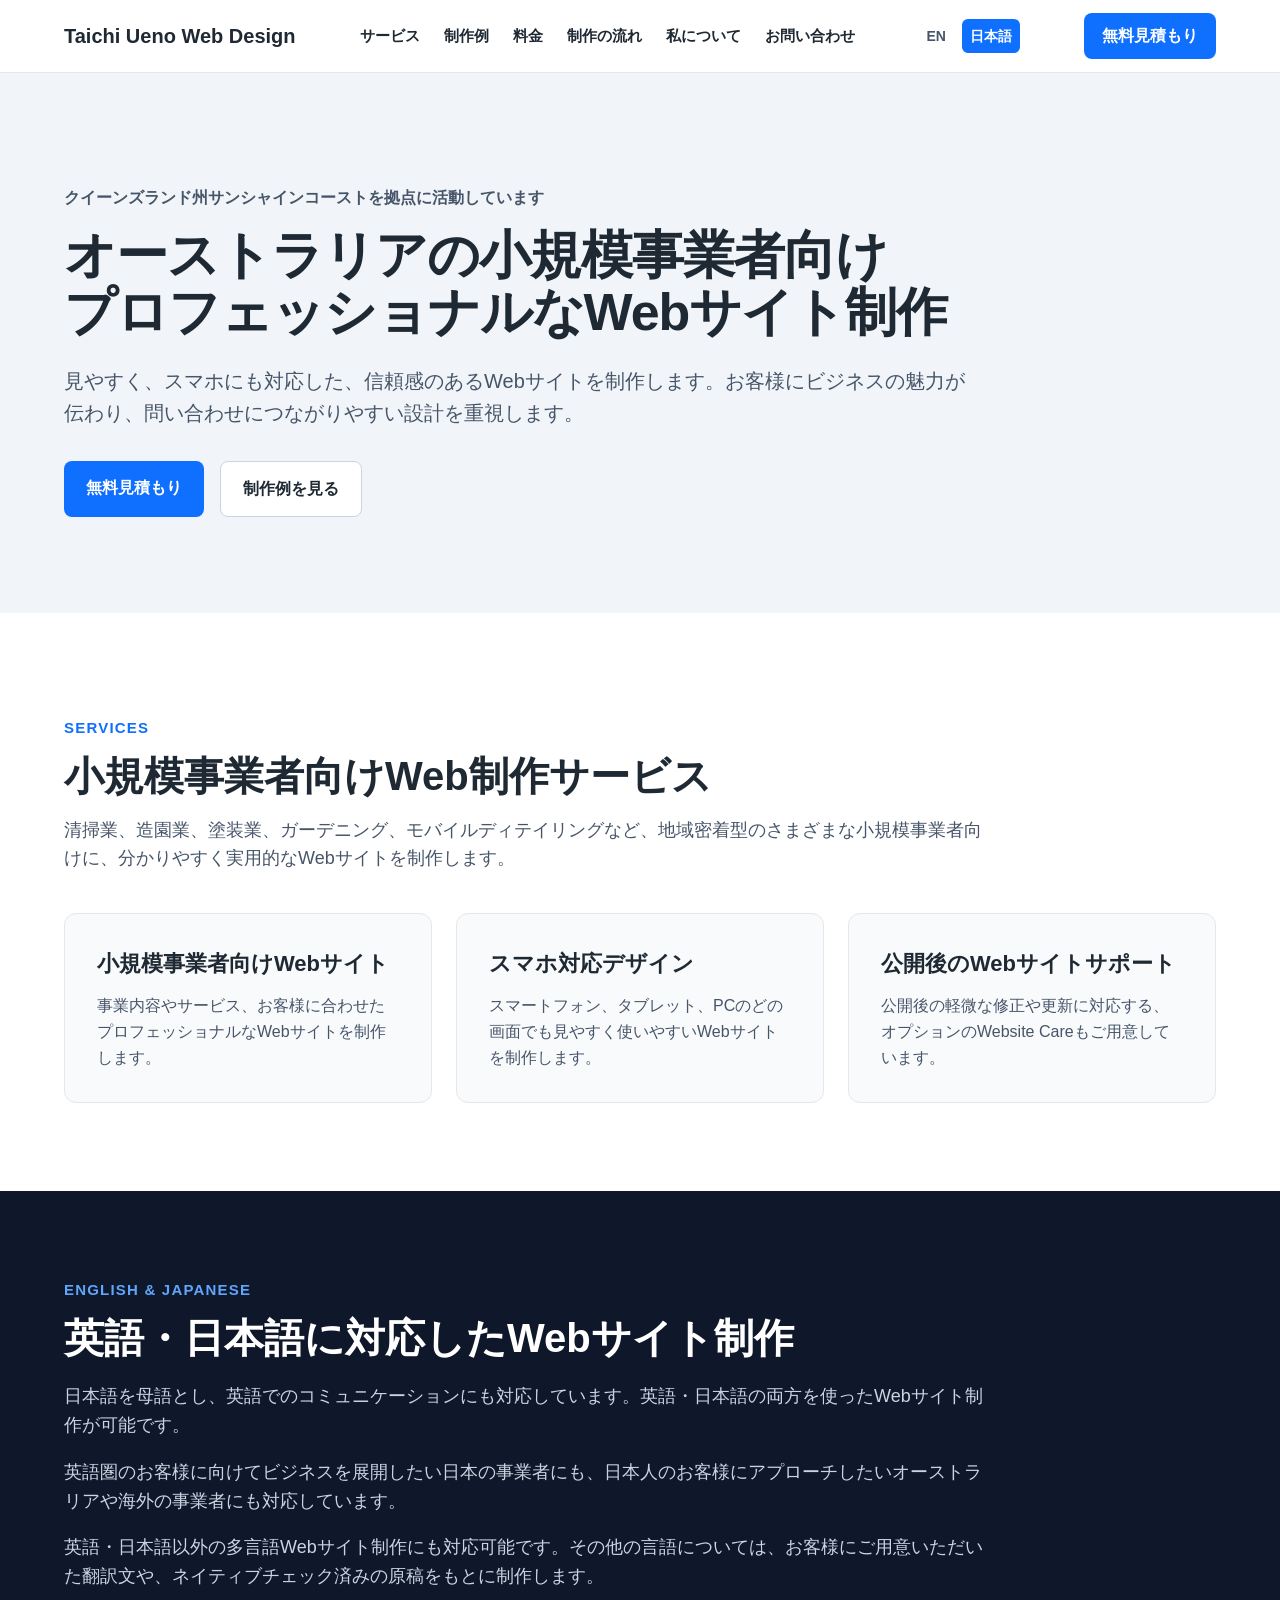
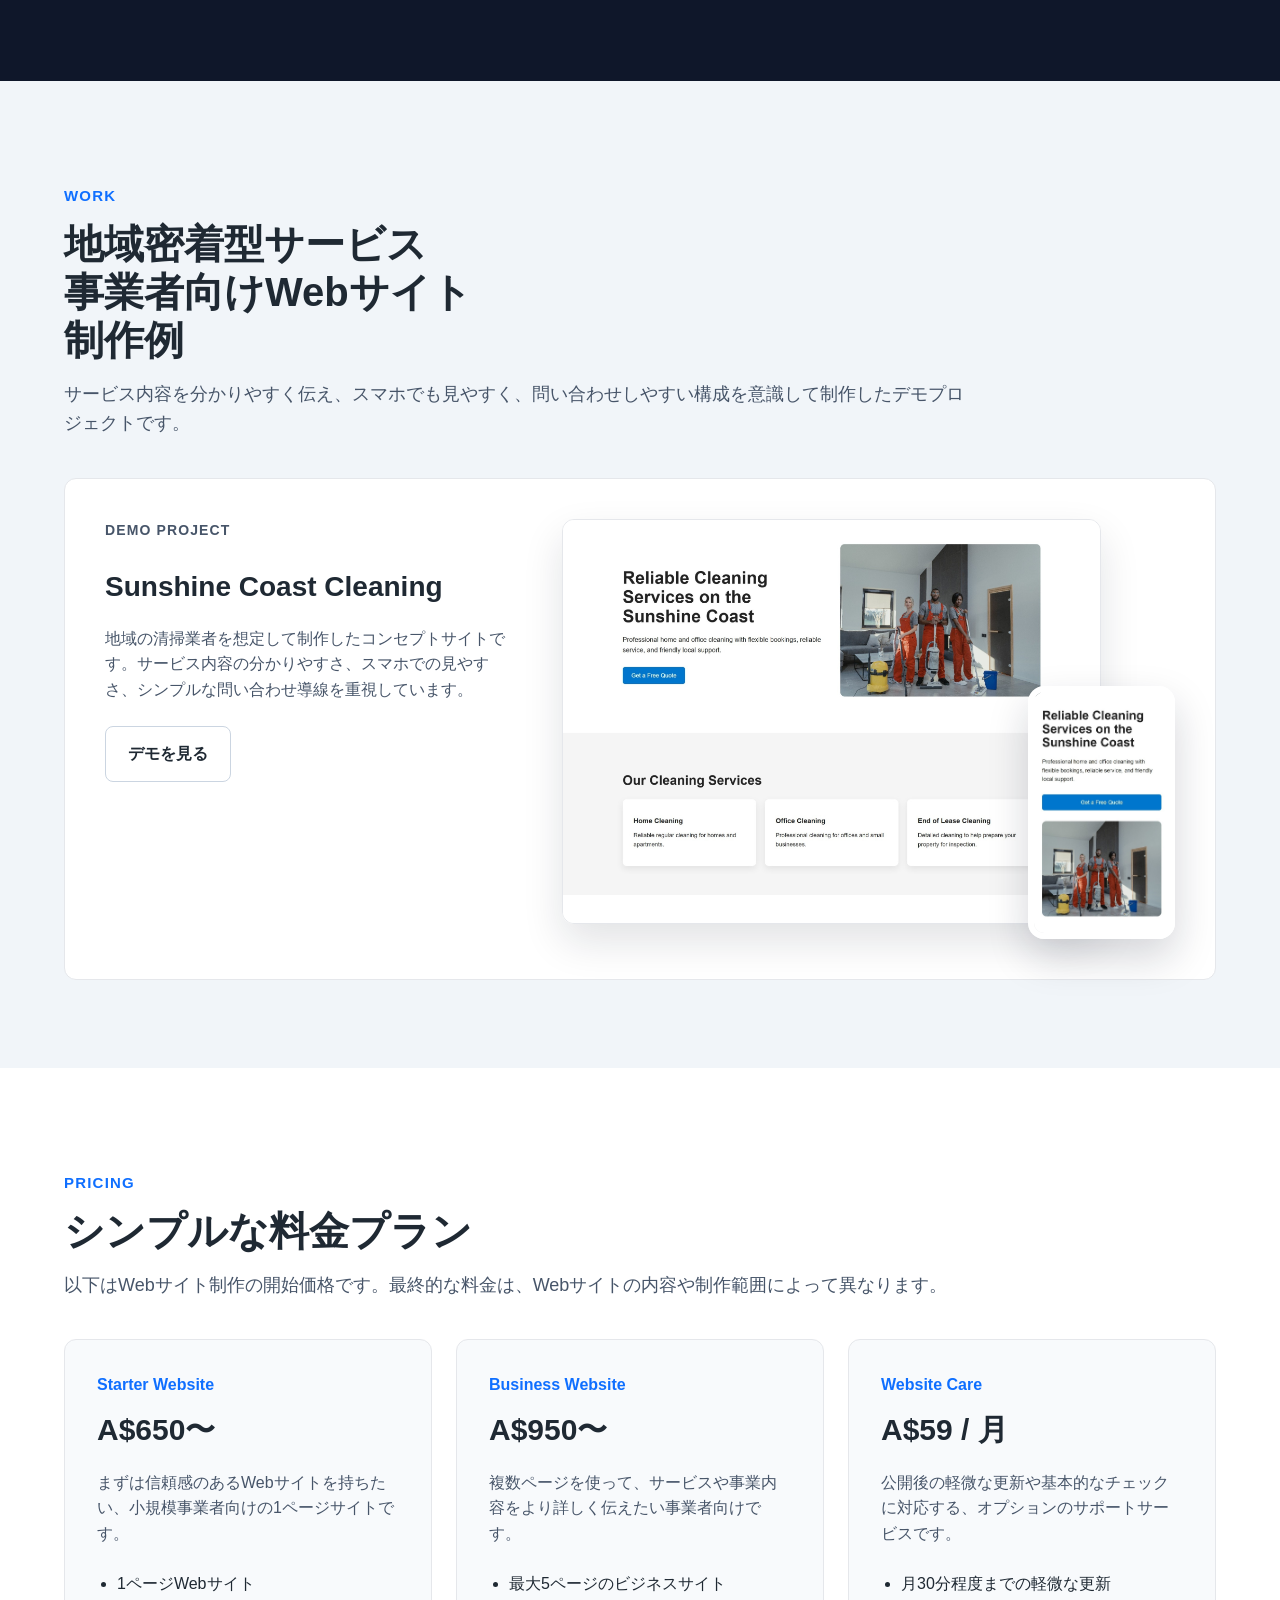
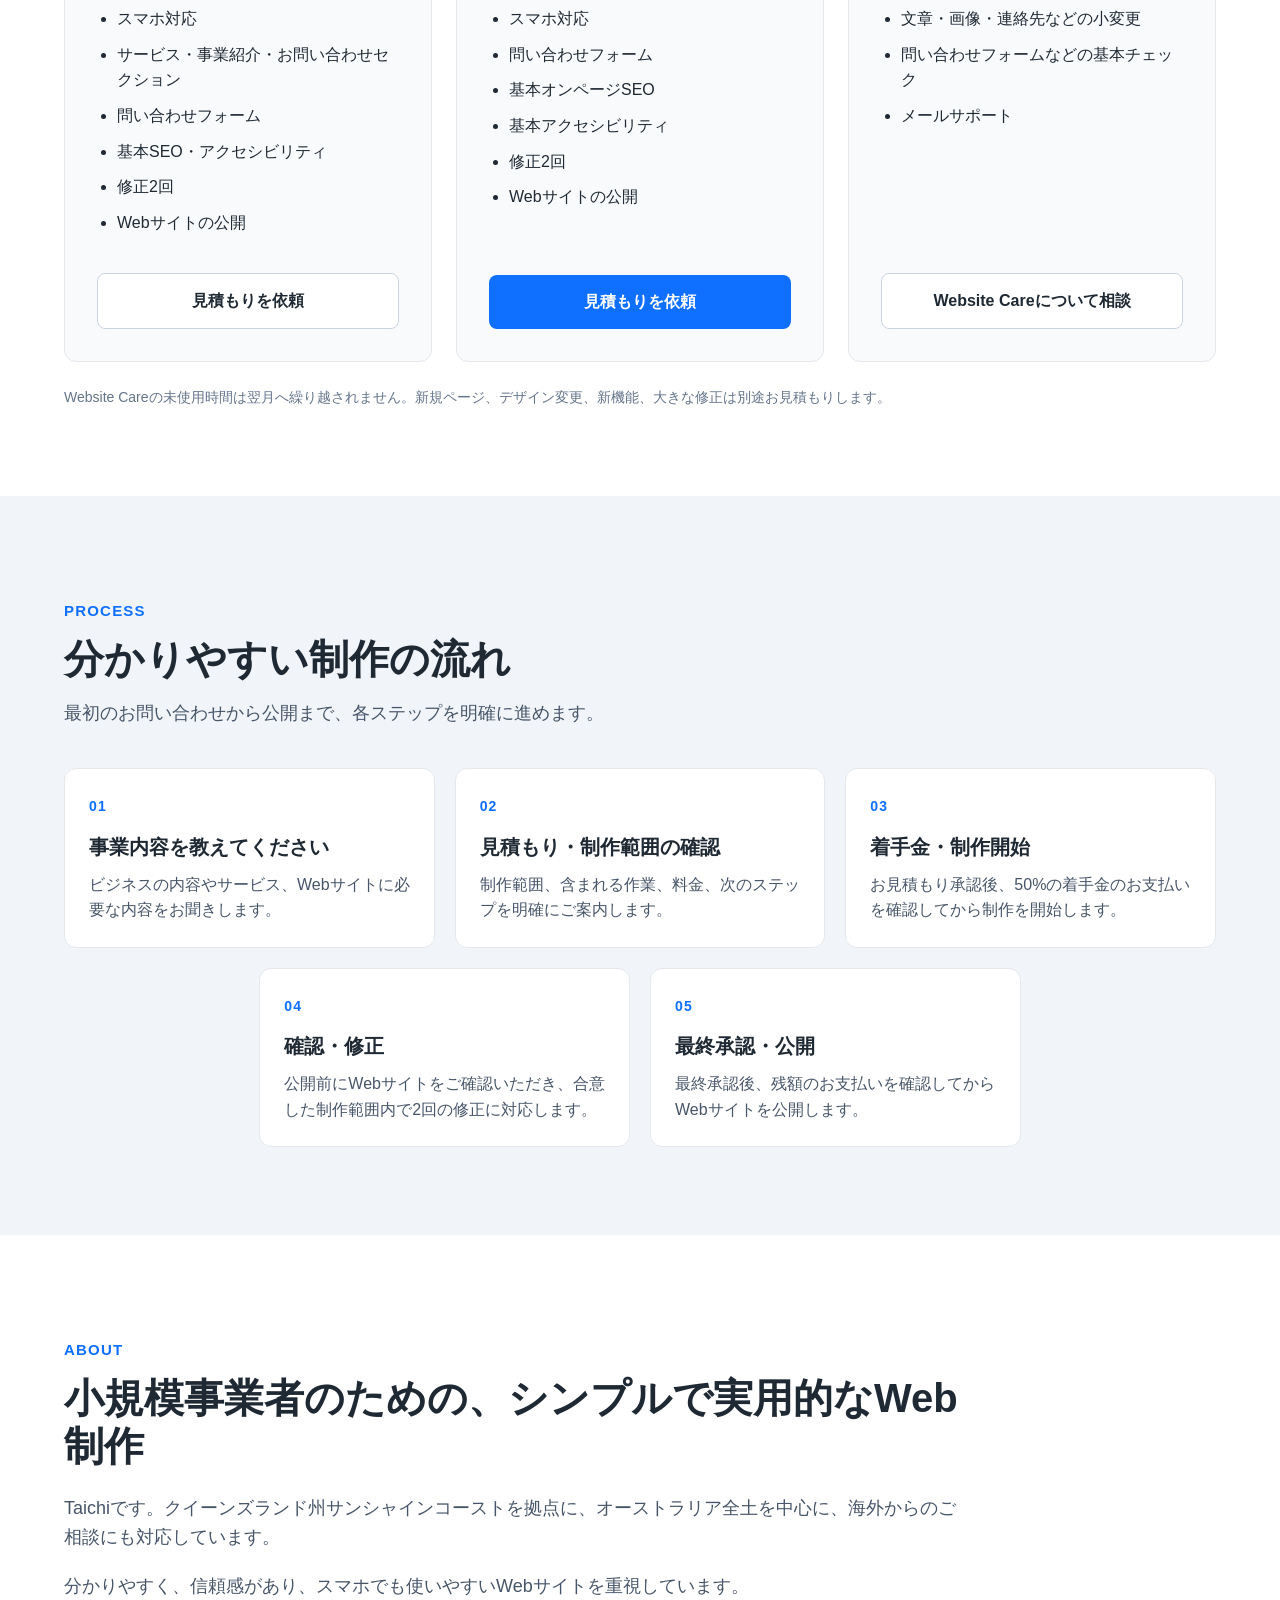
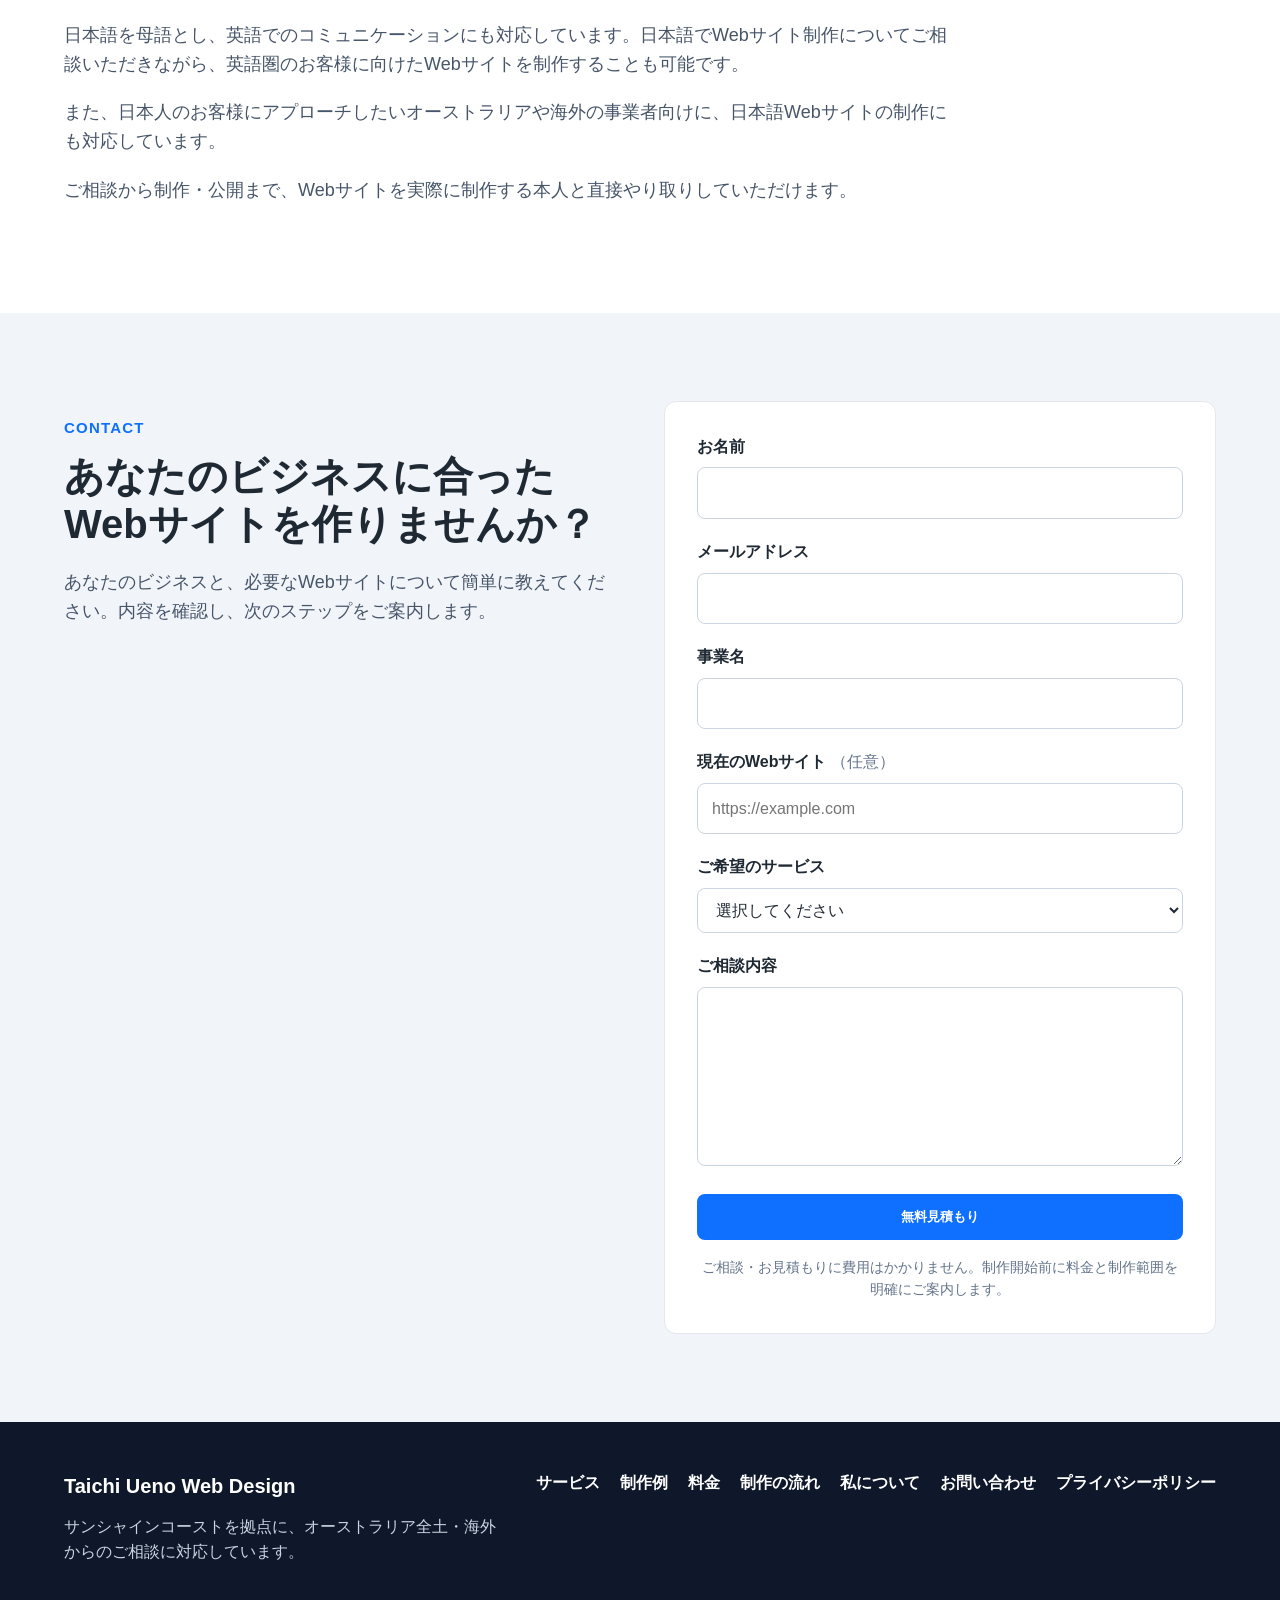
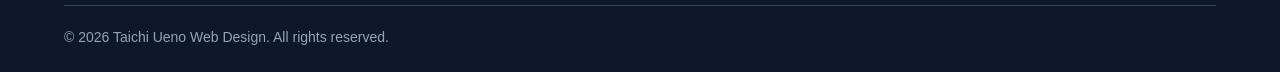
==== ja/index.html @ ee3fb180 "Complete Japanese pages and responsive QA" ====
<!DOCTYPE html>
<html lang="ja">
  <head>
    <meta charset="UTF-8">
    <meta name="viewport" content="width=device-width, initial-scale=1.0">

    <meta
      name="description"
      content="オーストラリアの小規模事業者向けWebサイト制作。クイーンズランド州サンシャインコーストを拠点に、オーストラリア全土を中心に海外からのご相談にも対応しています。"
    >

    <title>Taichi Ueno Web Design | オーストラリアの小規模事業者向けWeb制作</title>

    <link rel="canonical" href="https://taichiueno.com.au/ja/">

    <link
      rel="alternate"
      hreflang="en-AU"
      href="https://taichiueno.com.au/"
    >

    <link
      rel="alternate"
      hreflang="ja"
      href="https://taichiueno.com.au/ja/"
    >

    <link
      rel="alternate"
      hreflang="x-default"
      href="https://taichiueno.com.au/"
    >

    <link rel="stylesheet" href="../style.css">
  </head>

  <body id="top">
    <header class="site-header">
      <div class="container nav-container">
        <a class="site-logo" href="#top">
          Taichi Ueno Web Design
        </a>

        <nav class="site-nav" aria-label="メインナビゲーション">
          <a href="#services">サービス</a>
          <a href="#work">制作例</a>
          <a href="#pricing">料金</a>
          <a href="#process">制作の流れ</a>
          <a href="#about">私について</a>
          <a href="#contact">お問い合わせ</a>
        </nav>

        <div class="language-switcher" aria-label="言語選択">
          <a href="../index.html" lang="en">EN</a>
          <span class="language-current">日本語</span>
        </div>

        <a class="nav-cta" href="#contact">
          無料見積もり
        </a>
      </div>
    </header>

    <main>
      <section class="hero">
        <div class="container">
          <div class="hero-content">
            <p class="hero-location">
              クイーンズランド州サンシャインコーストを拠点に活動しています
            </p>

            <h1>
              オーストラリアの小規模事業者向け<br>
              プロフェッショナルなWebサイト制作
            </h1>

            <p class="hero-description">
              見やすく、スマホにも対応した、信頼感のあるWebサイトを制作します。お客様にビジネスの魅力が伝わり、問い合わせにつながりやすい設計を重視します。
            </p>

            <div class="hero-actions">
              <a class="cta-button primary-cta" href="#contact">
                無料見積もり
              </a>

              <a class="cta-button secondary-cta" href="#work">
                制作例を見る
              </a>
            </div>
          </div>
        </div>
      </section>

      <section class="services" id="services">
        <div class="container">
          <div class="section-heading">
            <p class="section-label">Services</p>

            <h2>小規模事業者向けWeb制作サービス</h2>

            <p>
              清掃業、造園業、塗装業、ガーデニング、モバイルディテイリングなど、地域密着型のさまざまな小規模事業者向けに、分かりやすく実用的なWebサイトを制作します。
            </p>
          </div>

          <div class="services-grid">
            <article class="service-card">
              <h3>小規模事業者向けWebサイト</h3>

              <p>
                事業内容やサービス、お客様に合わせたプロフェッショナルなWebサイトを制作します。
              </p>
            </article>

            <article class="service-card">
              <h3>スマホ対応デザイン</h3>

              <p>
                スマートフォン、タブレット、PCのどの画面でも見やすく使いやすいWebサイトを制作します。
              </p>
            </article>

            <article class="service-card">
              <h3>公開後のWebサイトサポート</h3>

              <p>
                公開後の軽微な修正や更新に対応する、オプションのWebsite Careもご用意しています。
              </p>
            </article>
          </div>
        </div>
      </section>

      <section class="multilingual">
        <div class="container">
          <div class="multilingual-content">
            <p class="section-label">English & Japanese</p>

            <h2>英語・日本語に対応したWebサイト制作</h2>

            <p>
              日本語を母語とし、英語でのコミュニケーションにも対応しています。英語・日本語の両方を使ったWebサイト制作が可能です。
            </p>

            <p>
              英語圏のお客様に向けてビジネスを展開したい日本の事業者にも、日本人のお客様にアプローチしたいオーストラリアや海外の事業者にも対応しています。
            </p>

            <p>
              英語・日本語以外の多言語Webサイト制作にも対応可能です。その他の言語については、お客様にご用意いただいた翻訳文や、ネイティブチェック済みの原稿をもとに制作します。
            </p>
          </div>
        </div>
      </section>

      <section class="work" id="work">
        <div class="container">
          <div class="section-heading">
            <p class="section-label">Work</p>

           <h2>
             地域密着型サービス<br>
             事業者向けWebサイト<br>
             制作例
           </h2>
            <p>
              サービス内容を分かりやすく伝え、スマホでも見やすく、問い合わせしやすい構成を意識して制作したデモプロジェクトです。
            </p>
          </div>

          <article class="work-card">
            <div class="work-content">
              <p class="work-tag">Demo Project</p>

              <h3>Sunshine Coast Cleaning</h3>

              <p>
                地域の清掃業者を想定して制作したコンセプトサイトです。サービス内容の分かりやすさ、スマホでの見やすさ、シンプルな問い合わせ導線を重視しています。
              </p>

              <a
                class="cta-button secondary-cta"
                href="https://taichi-ueno.github.io/02-cleaning-business/"
                target="_blank"
                rel="noopener noreferrer"
              >
                デモを見る
              </a>
            </div>

            <div class="work-preview">
              <img
                class="work-desktop"
                src="../images/cleaning-business-desktop.jpeg"
                alt="Sunshine Coast CleaningデモサイトのPC表示"
              >

              <img
                class="work-mobile"
                src="../images/cleaning-business-mobile.jpeg"
                alt="Sunshine Coast Cleaningデモサイトのスマホ表示"
              >
            </div>
          </article>
        </div>
      </section>

      <section class="pricing" id="pricing">
        <div class="container">
          <div class="section-heading">
            <p class="section-label">Pricing</p>

            <h2>シンプルな料金プラン</h2>

            <p>
              以下はWebサイト制作の開始価格です。最終的な料金は、Webサイトの内容や制作範囲によって異なります。
            </p>
          </div>

          <div class="pricing-grid">
            <article class="pricing-card">
              <p class="pricing-name">Starter Website</p>

             <h3>A$650〜</h3>

              <p class="pricing-description">
                まずは信頼感のあるWebサイトを持ちたい、小規模事業者向けの1ページサイトです。
              </p>

              <ul>
                <li>1ページWebサイト</li>
                <li>スマホ対応</li>
                <li>サービス・事業紹介・お問い合わせセクション</li>
                <li>問い合わせフォーム</li>
                <li>基本SEO・アクセシビリティ</li>
                <li>修正2回</li>
                <li>Webサイトの公開</li>
              </ul>

              <a class="cta-button secondary-cta" href="#contact">
                見積もりを依頼
              </a>
            </article>

            <article class="pricing-card">
              <p class="pricing-name">Business Website</p>

              <h3>A$950〜</h3>

              <p class="pricing-description">
                複数ページを使って、サービスや事業内容をより詳しく伝えたい事業者向けです。
              </p>

              <ul>
                <li>最大5ページのビジネスサイト</li>
                <li>スマホ対応</li>
                <li>問い合わせフォーム</li>
                <li>基本オンページSEO</li>
                <li>基本アクセシビリティ</li>
                <li>修正2回</li>
                <li>Webサイトの公開</li>
              </ul>

              <a class="cta-button primary-cta" href="#contact">
                見積もりを依頼
              </a>
            </article>

            <article class="pricing-card">
              <p class="pricing-name">Website Care</p>

              <h3>A$59 / 月</h3>

              <p class="pricing-description">
                公開後の軽微な更新や基本的なチェックに対応する、オプションのサポートサービスです。
              </p>

              <ul>
                <li>月30分程度までの軽微な更新</li>
                <li>文章・画像・連絡先などの小変更</li>
                <li>問い合わせフォームなどの基本チェック</li>
                <li>メールサポート</li>
              </ul>

              <a class="cta-button secondary-cta" href="#contact">
                Website Careについて相談
              </a>
            </article>
          </div>

          <p class="pricing-note">
            Website Careの未使用時間は翌月へ繰り越されません。新規ページ、デザイン変更、新機能、大きな修正は別途お見積もりします。
          </p>
        </div>
      </section>

      <section class="process" id="process">
        <div class="container">
          <div class="section-heading">
            <p class="section-label">Process</p>

            <h2>分かりやすい制作の流れ</h2>

            <p>
              最初のお問い合わせから公開まで、各ステップを明確に進めます。
            </p>
          </div>

          <div class="process-grid">
            <article class="process-step">
              <span class="process-number">01</span>

              <h3>事業内容を教えてください</h3>

              <p>
                ビジネスの内容やサービス、Webサイトに必要な内容をお聞きします。
              </p>
            </article>

            <article class="process-step">
              <span class="process-number">02</span>

              <h3>見積もり・制作範囲の確認</h3>

              <p>
                制作範囲、含まれる作業、料金、次のステップを明確にご案内します。
              </p>
            </article>

            <article class="process-step">
              <span class="process-number">03</span>

              <h3>着手金・制作開始</h3>

              <p>
                お見積もり承認後、50%の着手金のお支払いを確認してから制作を開始します。
              </p>
            </article>

            <article class="process-step">
              <span class="process-number">04</span>

              <h3>確認・修正</h3>

              <p>
                公開前にWebサイトをご確認いただき、合意した制作範囲内で2回の修正に対応します。
              </p>
            </article>

            <article class="process-step">
              <span class="process-number">05</span>

              <h3>最終承認・公開</h3>

              <p>
                最終承認後、残額のお支払いを確認してからWebサイトを公開します。
              </p>
            </article>
          </div>
        </div>
      </section>

      <section class="about" id="about">
        <div class="container">
          <div class="about-content">
            <p class="section-label">About</p>

            <h2>
              小規模事業者のための、シンプルで実用的なWeb制作
            </h2>

            <p>
              Taichiです。クイーンズランド州サンシャインコーストを拠点に、オーストラリア全土を中心に、海外からのご相談にも対応しています。
            </p>

            <p>
              分かりやすく、信頼感があり、スマホでも使いやすいWebサイトを重視しています。
            </p>

            <p>
              日本語を母語とし、英語でのコミュニケーションにも対応しています。日本語でWebサイト制作についてご相談いただきながら、英語圏のお客様に向けたWebサイトを制作することも可能です。
            </p>

            <p>
              また、日本人のお客様にアプローチしたいオーストラリアや海外の事業者向けに、日本語Webサイトの制作にも対応しています。
            </p>

            <p>
              ご相談から制作・公開まで、Webサイトを実際に制作する本人と直接やり取りしていただけます。
            </p>
          </div>
        </div>
      </section>

      <section class="contact" id="contact">
        <div class="container">
          <div class="contact-layout">
            <div class="contact-intro">
              <p class="section-label">Contact</p>

              <h2>
                あなたのビジネスに合ったWebサイトを作りませんか？
              </h2>

              <p>
                あなたのビジネスと、必要なWebサイトについて簡単に教えてください。内容を確認し、次のステップをご案内します。
              </p>
            </div>

            <form
                class="contact-form"
                action="https://formspree.io/f/xvkgozyn"
                method="POST"
>
              <div class="form-group">
                <label for="name">お名前</label>

                <input
                  type="text"
                  id="name"
                  name="name"
                  autocomplete="name"
                  required
                >
              </div>

              <div class="form-group">
                <label for="email">メールアドレス</label>

                <input
                  type="email"
                  id="email"
                  name="email"
                  autocomplete="email"
                  required
                >
              </div>

              <div class="form-group">
                <label for="business-name">事業名</label>

                <input
                  type="text"
                  id="business-name"
                  name="business_name"
                  autocomplete="organization"
                  required
                >
              </div>

              <div class="form-group">
                <label for="website">
                  現在のWebサイト <span>（任意）</span>
                </label>

                <input
                  type="url"
                  id="website"
                  name="current_website"
                  placeholder="https://example.com"
                >
              </div>

              <div class="form-group">
                <label for="service">ご希望のサービス</label>

                <select id="service" name="service" required>
                  <option value="">選択してください</option>
                  <option value="Starter Website">Starter Website</option>
                  <option value="Business Website">Business Website</option>
                  <option value="Website Care">Website Care</option>
                  <option value="Not sure yet">まだ分からない</option>
                </select>
              </div>

              <div class="form-group">
                <label for="message">ご相談内容</label>

                <textarea
                  id="message"
                  name="message"
                  rows="6"
                  required
                ></textarea>
              </div>

            

              <button class="cta-button primary-cta form-submit" type="submit">
                無料見積もり
              </button>

              <p class="form-note">
                ご相談・お見積もりに費用はかかりません。制作開始前に料金と制作範囲を明確にご案内します。
              </p>
            </form>
          </div>
        </div>
      </section>
    </main>

    <footer class="site-footer">
      <div class="container footer-container">
        <div class="footer-brand">
          <a class="footer-logo" href="#top">
            Taichi Ueno Web Design
          </a>

         
         <p>サンシャインコーストを拠点に、オーストラリア全土・海外からのご相談に対応しています。</p>
        
        </div>

        <div class="footer-links">
          <a href="#services">サービス</a>
          <a href="#work">制作例</a>
          <a href="#pricing">料金</a>
          <a href="#process">制作の流れ</a>
          <a href="#about">私について</a>
          <a href="#contact">お問い合わせ</a>
          <a href="privacy.html">プライバシーポリシー</a>
        </div>

        <p class="footer-copyright">
          © 2026 Taichi Ueno Web Design. All rights reserved.
        </p>
      </div>
    </footer>
  </body>
</html>
---- style.css ----
* {
  box-sizing: border-box;
}

html {
  scroll-behavior: smooth;
}

body {
  margin: 0;
  font-family: Arial, sans-serif;
  color: #1f2933;
  background-color: #ffffff;
  line-height: 1.6;
  overflow-x: hidden;
}

a {
  color: inherit;
}

.container {
  width: 100%;
  max-width: 1200px;
  margin: 0 auto;
  padding: 0 24px;
}


/* Header */

.site-header {
  background-color: #ffffff;
  border-bottom: 1px solid #e5e7eb;
}

.nav-container {
  display: flex;
  align-items: center;
  justify-content: space-between;
  min-height: 72px;
  gap: 24px;
}

.site-logo {
  font-size: 20px;
  font-weight: 700;
  text-decoration: none;
  white-space: nowrap;
}

.site-nav {
  display: flex;
  align-items: center;
  gap: 24px;
}

.site-nav a {
  text-decoration: none;
  font-size: 15px;
  font-weight: 600;
}

.site-nav a:hover {
  text-decoration: underline;
}

.language-switcher {
  display: flex;
  align-items: center;
  gap: 8px;
  font-size: 14px;
  font-weight: 700;
}

.language-switcher a,
.language-current {
  padding: 6px 8px;
  border-radius: 6px;
}

.language-switcher a {
  text-decoration: none;
  color: #475569;
}

.language-switcher a:hover {
  background-color: #f1f5f9;
}

.language-current {
  background-color: #0f6fff;
  color: #ffffff;
}

.nav-cta {
  display: inline-block;
  padding: 10px 18px;
  background-color: #0f6fff;
  color: #ffffff;
  border-radius: 8px;
  text-decoration: none;
  font-weight: 700;
  white-space: nowrap;
  transition: background-color 0.2s ease, transform 0.2s ease;
}

.nav-cta:hover {
  background-color: #0a58cc;
  transform: translateY(-1px);
}


/* Hero */

.hero {
  padding: 96px 0;
  background-color: #f1f5f9;
}

.hero-content {
  max-width: 760px;
}

.hero-location {
  margin-bottom: 16px;
  font-size: 16px;
  font-weight: 600;
  color: #475569;
}

.hero h1 {
  margin: 0 0 24px;
  font-size: 56px;
  line-height: 1.1;
  letter-spacing: -0.02em;
}

.hero-description {
  margin-bottom: 32px;
  font-size: 20px;
  color: #475569;
}

.hero-actions {
  display: flex;
  flex-wrap: wrap;
  gap: 16px;
}


/* Buttons */

.cta-button {
  display: inline-block;
  padding: 14px 22px;
  border-radius: 8px;
  text-decoration: none;
  font-weight: 700;
  transition: transform 0.2s ease, background-color 0.2s ease;
}

.primary-cta {
  background-color: #0f6fff;
  color: #ffffff;
}

.primary-cta:hover {
  background-color: #0a58cc;
  transform: translateY(-2px);
}

.secondary-cta {
  background-color: #ffffff;
  border: 1px solid #cbd5e1;
  color: #1f2933;
}

.secondary-cta:hover {
  background-color: #f1f5f9;
  transform: translateY(-2px);
}


/* Shared Section Styles */

.section-heading {
  max-width: 760px;
  margin-bottom: 40px;
}

.section-label {
  margin-bottom: 12px;
  font-size: 15px;
  font-weight: 700;
  color: #0f6fff;
  text-transform: uppercase;
  letter-spacing: 0.08em;
}

.section-heading h2 {
  margin: 0 0 16px;
  font-size: 40px;
  line-height: 1.2;
}

.section-heading > p:not(.section-label) {
  margin: 0;
  font-size: 18px;
  color: #475569;
}


/* Services */

.services {
  padding: 88px 0;
  background-color: #ffffff;
}

.services-grid {
  display: grid;
  grid-template-columns: repeat(3, 1fr);
  gap: 24px;
}

.service-card {
  padding: 32px;
  background-color: #f8fafc;
  border: 1px solid #e5e7eb;
  border-radius: 12px;
  transition: transform 0.2s ease, box-shadow 0.2s ease;
}

.service-card:hover {
  transform: translateY(-4px);
  box-shadow: 0 12px 28px rgba(15, 23, 42, 0.08);
}

.service-card h3 {
  margin: 0 0 12px;
  font-size: 22px;
}

.service-card p {
  margin: 0;
  color: #475569;
}


/* Multilingual */

.multilingual {
  padding: 72px 0;
  background-color: #0f172a;
  color: #ffffff;
}

.multilingual-content {
  max-width: 820px;
}

.multilingual .section-label {
  color: #60a5fa;
}

.multilingual h2 {
  margin: 0 0 20px;
  font-size: 40px;
  line-height: 1.2;
}

.multilingual p:not(.section-label) {
  margin: 0 0 18px;
  font-size: 18px;
  color: #cbd5e1;
}


/* Work */

.work {
  padding: 88px 0;
  background-color: #f1f5f9;
}

.work-card {
  display: grid;
  grid-template-columns: 0.8fr 1.2fr;
  gap: 48px;
  padding: 40px;
  background-color: #ffffff;
  border: 1px solid #e5e7eb;
  border-radius: 12px;
}

.work-content {
  max-width: 720px;
}

.work-tag {
  margin: 0 0 12px;
  font-size: 14px;
  font-weight: 700;
  color: #0f6fff;
  text-transform: uppercase;
  letter-spacing: 0.08em;
}

.work-card h3 {
  margin: 0 0 16px;
  font-size: 28px;
}

.work-card p {
  margin: 0 0 24px;
  color: #475569;
}

.work-preview {
  position: relative;
  min-height: 420px;
}

.work-desktop {
  display: block;
  width: 88%;
  border: 1px solid #e5e7eb;
  border-radius: 12px;
  box-shadow: 0 18px 40px rgba(15, 23, 42, 0.12);
}

.work-mobile {
  position: absolute;
  right: 0;
  bottom: 0;
  width: 24%;
  border: 6px solid #ffffff;
  border-radius: 16px;
  box-shadow: 0 18px 40px rgba(15, 23, 42, 0.18);
}


/* Pricing */

.pricing {
  padding: 88px 0;
  background-color: #ffffff;
}

.pricing-grid {
  display: grid;
  grid-template-columns: repeat(3, 1fr);
  gap: 24px;
}

.pricing-card {
  display: flex;
  flex-direction: column;
  padding: 32px;
  background-color: #f8fafc;
  border: 1px solid #e5e7eb;
  border-radius: 12px;
}

.pricing-name {
  margin: 0 0 8px;
  font-size: 16px;
  font-weight: 700;
  color: #0f6fff;
}

.pricing-card h3 {
  margin: 0 0 16px;
  font-size: 30px;
}

.pricing-description {
  margin: 0 0 24px;
  color: #475569;
}

.pricing-card ul {
  margin: 0 0 28px;
  padding-left: 20px;
}

.pricing-card li {
  margin-bottom: 10px;
}

.pricing-card .cta-button {
  margin-top: auto;
  text-align: center;
}

.pricing-note {
  margin: 24px 0 0;
  font-size: 14px;
  color: #64748b;
}


/* Process */

.process {
  padding: 88px 0;
  background-color: #f1f5f9;
}

.process-grid {
  display: grid;
  grid-template-columns: repeat(5, 1fr);
  gap: 20px;
}

.process-step {
  padding: 24px;
  background-color: #ffffff;
  border: 1px solid #e5e7eb;
  border-radius: 12px;
}

.process-number {
  display: inline-block;
  margin-bottom: 16px;
  font-size: 14px;
  font-weight: 700;
  color: #0f6fff;
  letter-spacing: 0.08em;
}

.process-step h3 {
  margin: 0 0 12px;
  font-size: 20px;
  line-height: 1.3;
}

.process-step p {
  margin: 0;
  color: #475569;
}


/* About */

.about {
  padding: 88px 0;
  background-color: #ffffff;
}

.about-content {
  max-width: 760px;
}

.about-content h2 {
  margin: 0 0 24px;
  font-size: 40px;
  line-height: 1.2;
}

.about-content > p:not(.section-label) {
  margin: 0 0 20px;
  font-size: 18px;
  color: #475569;
}


/* Contact */

.contact {
  padding: 88px 0;
  background-color: #f1f5f9;
}

.contact-layout {
  display: grid;
  grid-template-columns: 0.9fr 1.1fr;
  gap: 48px;
  align-items: start;
}

.contact-intro {
  max-width: 520px;
}

.contact-intro h2 {
  margin: 0 0 20px;
  font-size: 40px;
  line-height: 1.2;
}

.contact-intro > p:not(.section-label) {
  margin: 0 0 20px;
  font-size: 18px;
  color: #475569;
}

.contact-note {
  padding: 16px;
  background-color: #ffffff;
  border-left: 4px solid #0f6fff;
  border-radius: 8px;
}

.contact-form {
  padding: 32px;
  background-color: #ffffff;
  border: 1px solid #e5e7eb;
  border-radius: 12px;
}

.form-group {
  margin-bottom: 20px;
}

.form-group label {
  display: block;
  margin-bottom: 8px;
  font-weight: 700;
}

.form-group label span {
  font-weight: 400;
  color: #64748b;
}

.form-group input,
.form-group select,
.form-group textarea {
  width: 100%;
  padding: 12px 14px;
  font: inherit;
  color: #1f2933;
  background-color: #ffffff;
  border: 1px solid #cbd5e1;
  border-radius: 8px;
}

.form-group textarea {
  resize: vertical;
}

.form-group input:focus,
.form-group select:focus,
.form-group textarea:focus {
  outline: 3px solid rgba(15, 111, 255, 0.18);
  border-color: #0f6fff;
}

.form-submit {
  width: 100%;
  border: 0;
  cursor: pointer;
}

.form-note {
  margin: 16px 0 0;
  font-size: 14px;
  color: #64748b;
  text-align: center;
}


/* Footer */

.site-footer {
  padding: 48px 0 24px;
  background-color: #0f172a;
  color: #ffffff;
}

.footer-container {
  display: grid;
  grid-template-columns: 1fr auto;
  gap: 32px;
  align-items: start;
}

.footer-brand {
  max-width: 560px;
}

.footer-logo {
  display: inline-block;
  margin-bottom: 12px;
  font-size: 20px;
  font-weight: 700;
  text-decoration: none;
}

.footer-brand p {
  margin: 0;
  color: #cbd5e1;
}

.footer-links {
  display: flex;
  flex-wrap: wrap;
  justify-content: flex-end;
  gap: 16px 20px;
}

.footer-links a {
  color: #ffffff;
  text-decoration: none;
  font-weight: 600;
}

.footer-links a:hover {
  text-decoration: underline;
}

.footer-copyright {
  grid-column: 1 / -1;
  margin: 8px 0 0;
  padding-top: 20px;
  border-top: 1px solid #334155;
  font-size: 14px;
  color: #94a3b8;
}


/* Privacy / Legal Page */

.legal-page {
  padding: 88px 0;
  background-color: #ffffff;
}

.legal-content {
  max-width: 760px;
}

.legal-content h1 {
  margin: 0 0 32px;
  font-size: 48px;
  line-height: 1.2;
}

.legal-content h2 {
  margin: 32px 0 12px;
  font-size: 26px;
}

.legal-content p {
  margin: 0 0 20px;
  font-size: 18px;
  color: #475569;
}


/* Thank You Page */

.thank-you-page {
  padding: 120px 0;
  background-color: #f1f5f9;
}

.thank-you-content {
  max-width: 820px;
  text-align: center;
}

.thank-you-content h1 {
  margin: 0 0 20px;
  font-size: 48px;
  line-height: 1.2;
}

.thank-you-content p {
  margin: 0 0 28px;
  font-size: 18px;
  color: #475569;
}

/* Japanese Typography and Layout */

html[lang="ja"] h1,
html[lang="ja"] h2,
html[lang="ja"] h3,
html[lang="ja"] p,
html[lang="ja"] li {
  line-break: strict;
  word-break: normal;
  overflow-wrap: normal;
}

html[lang="ja"] .hero-content {
  max-width: 1000px;
}

html[lang="ja"] .hero h1 {
  font-size: 52px;
}

html[lang="ja"] .hero-description {
  max-width: 920px;
}

html[lang="ja"] .section-heading {
  max-width: 920px;
}

html[lang="ja"] .multilingual-content {
  max-width: 920px;
}

html[lang="ja"] .about-content {
  max-width: 900px;
}

html[lang="ja"] .contact-layout {
  grid-template-columns: 1fr 1fr;
}

html[lang="ja"] .contact-intro {
  max-width: 600px;
}

html[lang="ja"] .footer-brand {
  max-width: 650px;
}


/* Japanese Process Layout */

html[lang="ja"] .process-grid {
  grid-template-columns: repeat(6, 1fr);
}

html[lang="ja"] .process-step {
  grid-column: span 2;
}

html[lang="ja"] .process-step:nth-child(4) {
  grid-column: 2 / span 2;
}

html[lang="ja"] .process-step:nth-child(5) {
  grid-column: 4 / span 2;
}


/* Line-Break Exception */

.nowrap {
  white-space: nowrap;
}

.mobile-break {
  display: none;
}

/* Tablet */

@media (min-width: 769px) and (max-width: 1024px) {
  .nav-container {
    flex-direction: column;
    align-items: flex-start;
    padding-top: 20px;
    padding-bottom: 20px;
  }

  .site-nav {
    display: grid;
    grid-template-columns: repeat(3, 1fr);
    width: 100%;
    gap: 12px 24px;
  }

  .site-nav a {
    text-align: left;
  }

  .language-switcher {
    width: 100%;
  }

  .nav-cta {
    width: 100%;
    text-align: center;
  }

  .hero {
    padding: 72px 0;
  }

  .hero h1,
  html[lang="ja"] .hero h1 {
    font-size: 44px;
  }

  .services-grid {
    grid-template-columns: repeat(2, 1fr);
  }

  .work-card {
    grid-template-columns: 1fr;
  }

  .pricing-grid {
    grid-template-columns: 1fr;
  }

  .process-grid,
  html[lang="ja"] .process-grid {
    grid-template-columns: repeat(2, 1fr);
  }

  .process-step,
  html[lang="ja"] .process-step,
  html[lang="ja"] .process-step:nth-child(4),
  html[lang="ja"] .process-step:nth-child(5) {
    grid-column: auto;
  }

  .contact-layout,
  html[lang="ja"] .contact-layout {
    grid-template-columns: 1fr;
  }

    .footer-container {
    grid-template-columns: 1fr;
  }

  .footer-brand {
    max-width: 100%;
  }

  .footer-links {
    justify-content: flex-start;
  }

}

/* Mobile */

@media (max-width: 768px) {
  .nav-container {
    flex-direction: column;
    align-items: flex-start;
    padding-top: 16px;
    padding-bottom: 16px;
  }

  .site-nav {
    display: grid;
    grid-template-columns: repeat(2, 1fr);
    width: 100%;
    gap: 12px 20px;
  }

  .site-nav a {
    text-align: left;
  }

  .language-switcher {
    width: 100%;
  }

  .nav-cta {
    width: 100%;
    text-align: center;
  }

  .hero {
    padding: 64px 0;
  }

  .hero h1,
  html[lang="ja"] .hero h1 {
    font-size: 40px;
  }

  .hero-description {
    font-size: 18px;
  }

  .hero-actions {
    flex-direction: column;
  }

  .cta-button {
    width: 100%;
    text-align: center;
  }

  .services {
    padding: 64px 0;
  }

  .section-heading h2 {
    font-size: 32px;
  }

  .section-heading > p:not(.section-label) {
    font-size: 17px;
  }

  .services-grid {
    grid-template-columns: 1fr;
  }

  .service-card {
    padding: 24px;
  }

  .multilingual {
    padding: 56px 0;
  }

  .multilingual h2 {
    font-size: 32px;
  }

  .multilingual p:not(.section-label) {
    font-size: 17px;
  }

  .work {
    padding: 64px 0;
  }

  .work-card {
    grid-template-columns: 1fr;
    padding: 24px;
  }

  .work-card h3 {
    font-size: 24px;
  }

  .work-preview {
    min-height: 300px;
  }

  .work-desktop {
    width: 90%;
  }

  .work-mobile {
    width: 30%;
  }

  .pricing {
    padding: 64px 0;
  }

  .pricing-grid {
    grid-template-columns: 1fr;
  }

  .pricing-card {
    padding: 24px;
  }

  .process {
    padding: 64px 0;
  }

    .process-grid,
  html[lang="ja"] .process-grid {
    grid-template-columns: 1fr;
  }

  .process-step,
  html[lang="ja"] .process-step {
    grid-column: auto;
    padding: 24px;
  }

  html[lang="ja"] .process-step:nth-child(4),
  html[lang="ja"] .process-step:nth-child(5) {
    grid-column: auto;
  }
  
  .about {
    padding: 64px 0;
  }

  .about-content h2 {
    font-size: 32px;
  }

  .about-content > p:not(.section-label) {
    font-size: 17px;
  }

  .contact {
    padding: 64px 0;
  }

  .contact-layout,
  html[lang="ja"] .contact-layout {
    grid-template-columns: 1fr;
    gap: 32px;
  }

  .contact-intro h2 {
    font-size: 32px;
  }

  .contact-intro > p:not(.section-label) {
    font-size: 17px;
  }

  .contact-form {
    padding: 24px;
  }

  .site-footer {
    padding: 40px 0 24px;
  }

  .footer-container {
    grid-template-columns: 1fr;
  }

  .footer-links {
    justify-content: flex-start;
  }

  .legal-page {
    padding: 64px 0;
  }

  .legal-content h1 {
    font-size: 36px;
  }

  .legal-content h2 {
    font-size: 24px;
  }

  .legal-content p {
    font-size: 17px;
  }

  .thank-you-page {
    padding: 80px 0;
  }

  .thank-you-content h1 {
    font-size: 36px;
  }

  .thank-you-content p {
    font-size: 17px;
  }

  .nowrap {
    white-space: normal;
  }

    .mobile-break {
    display: inline;
  }

}
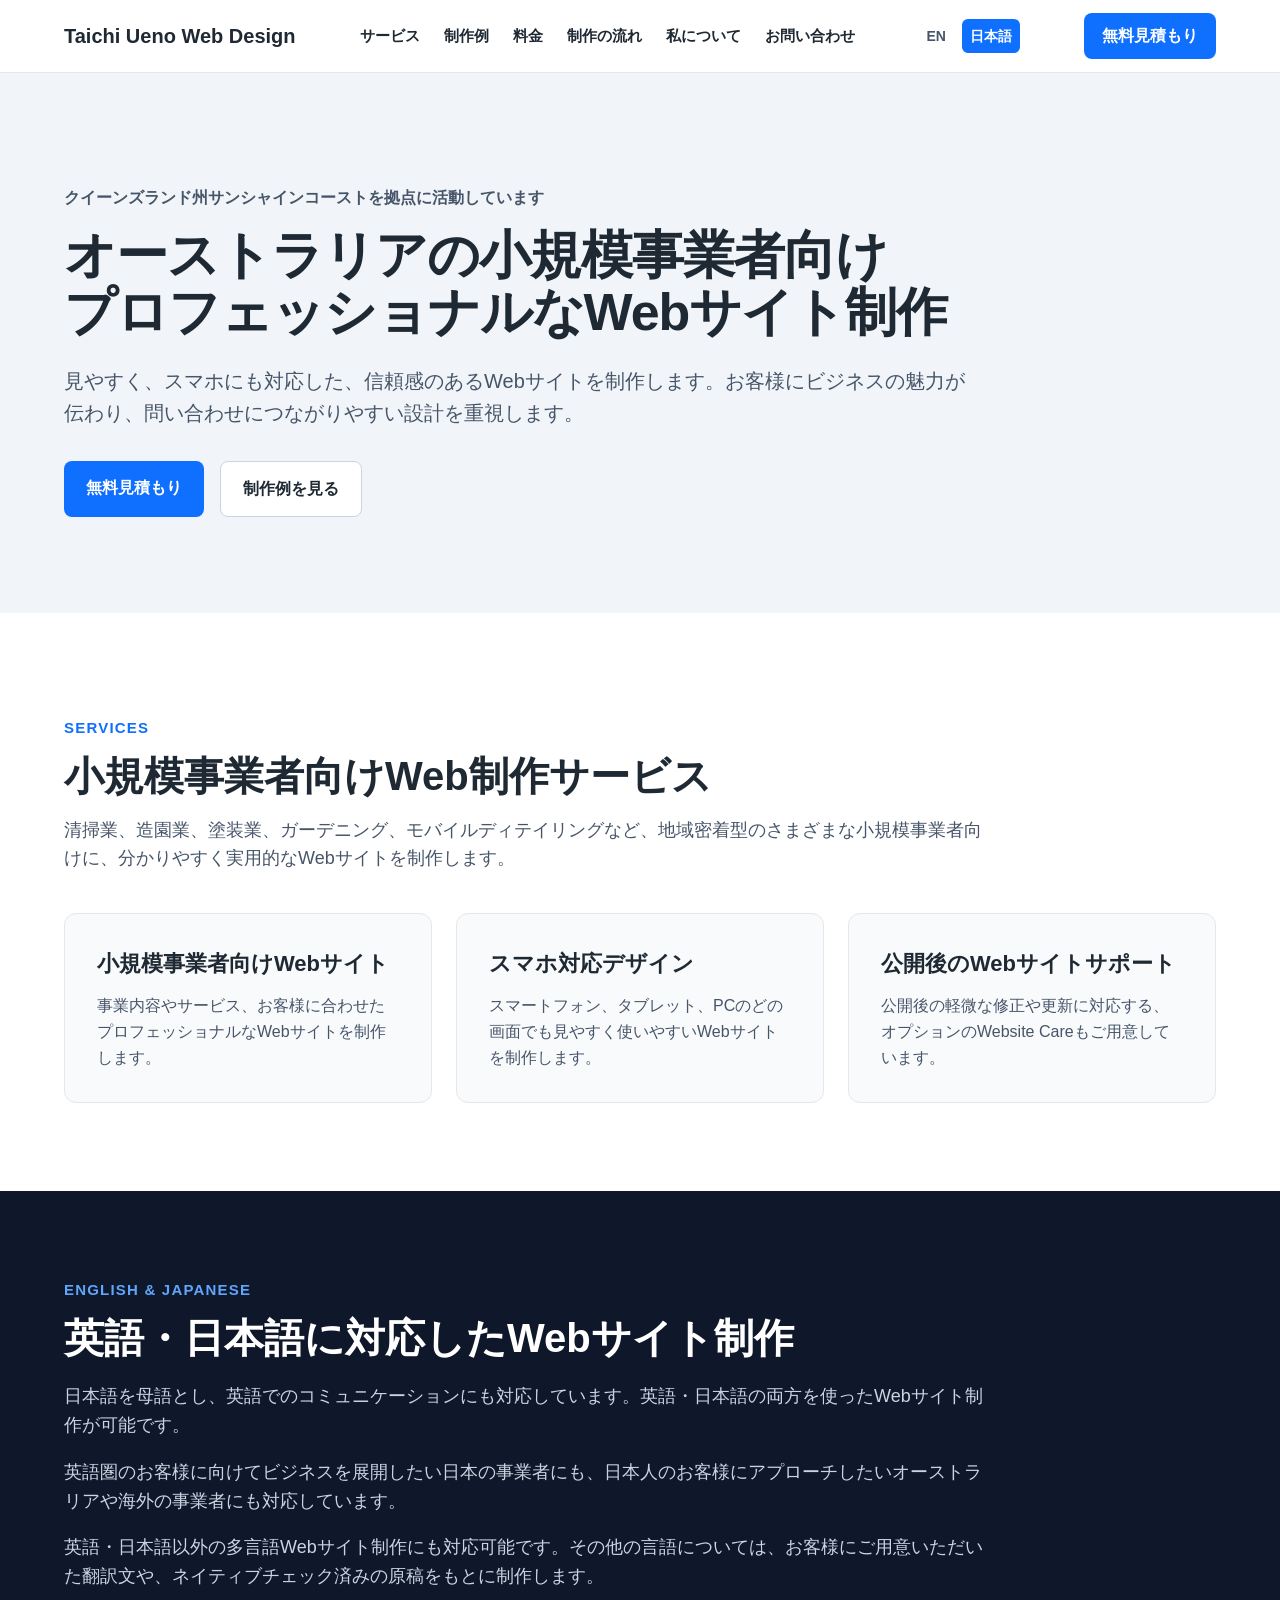
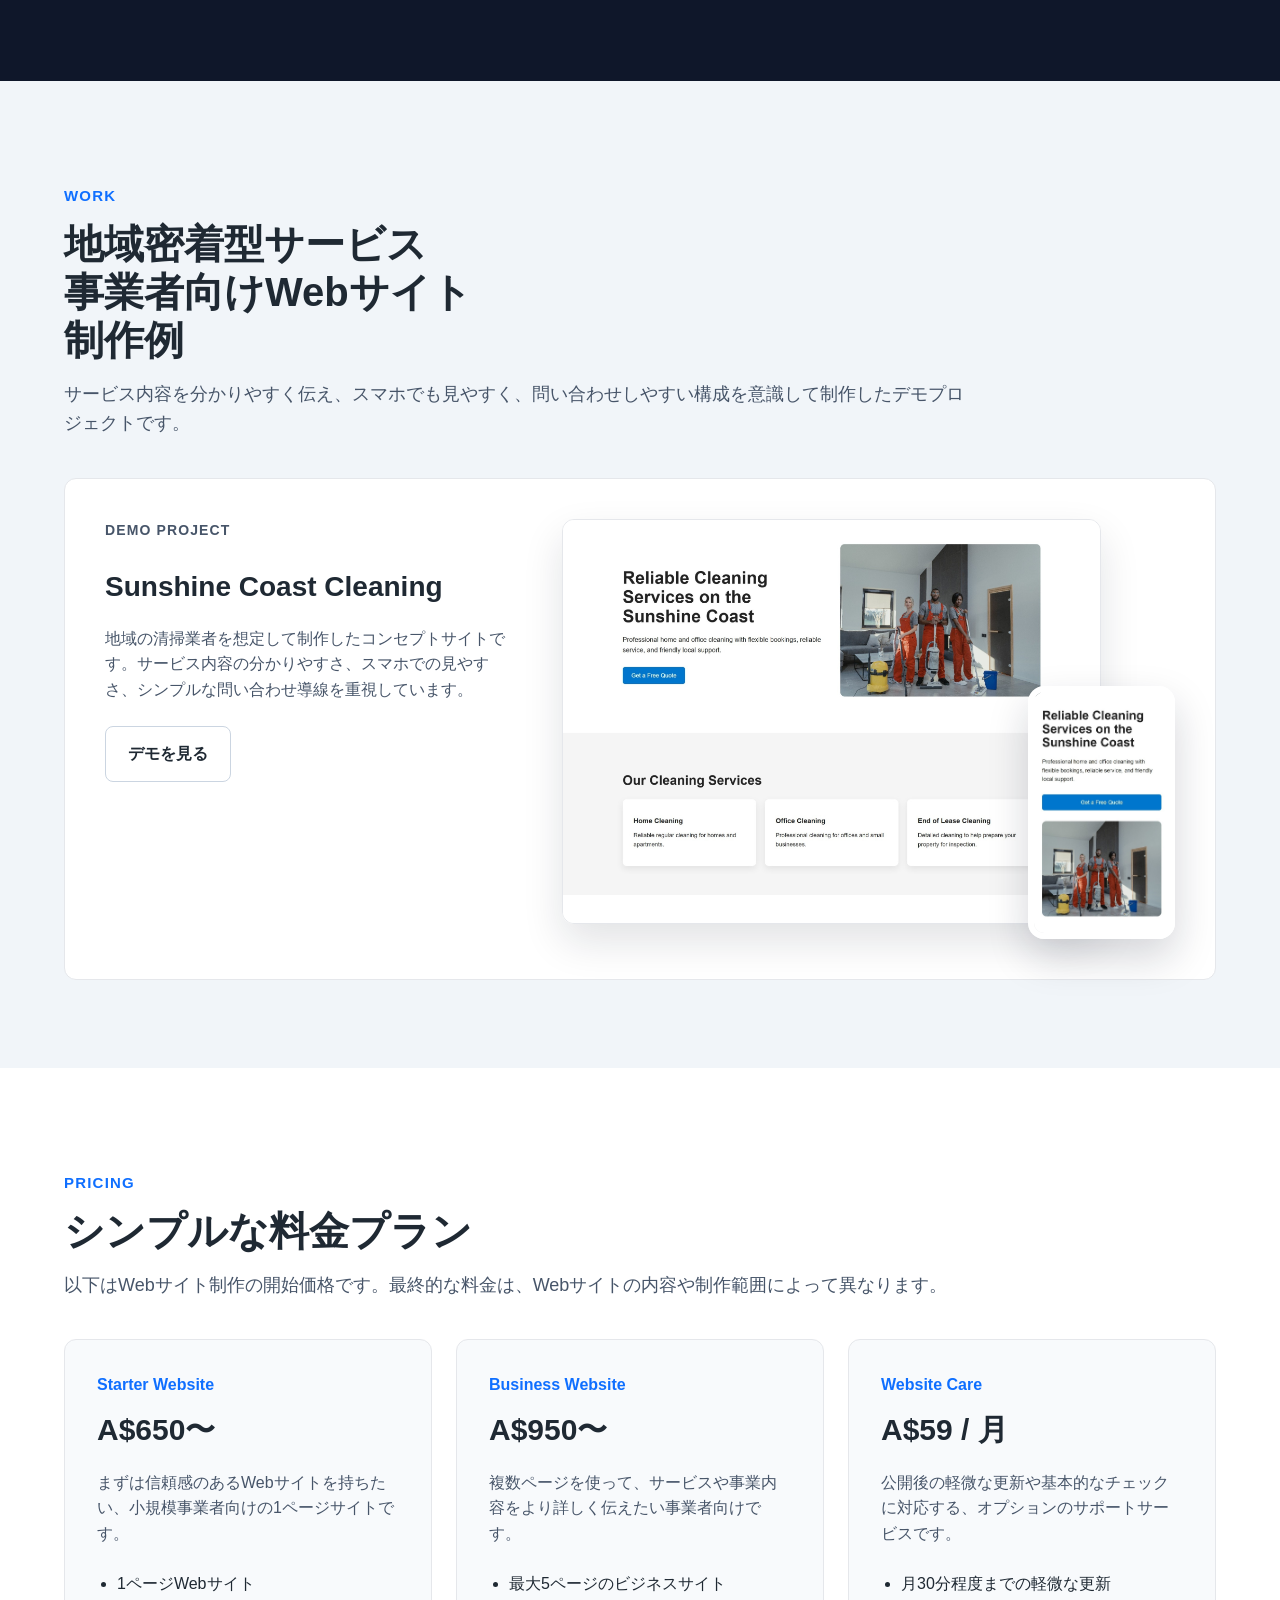
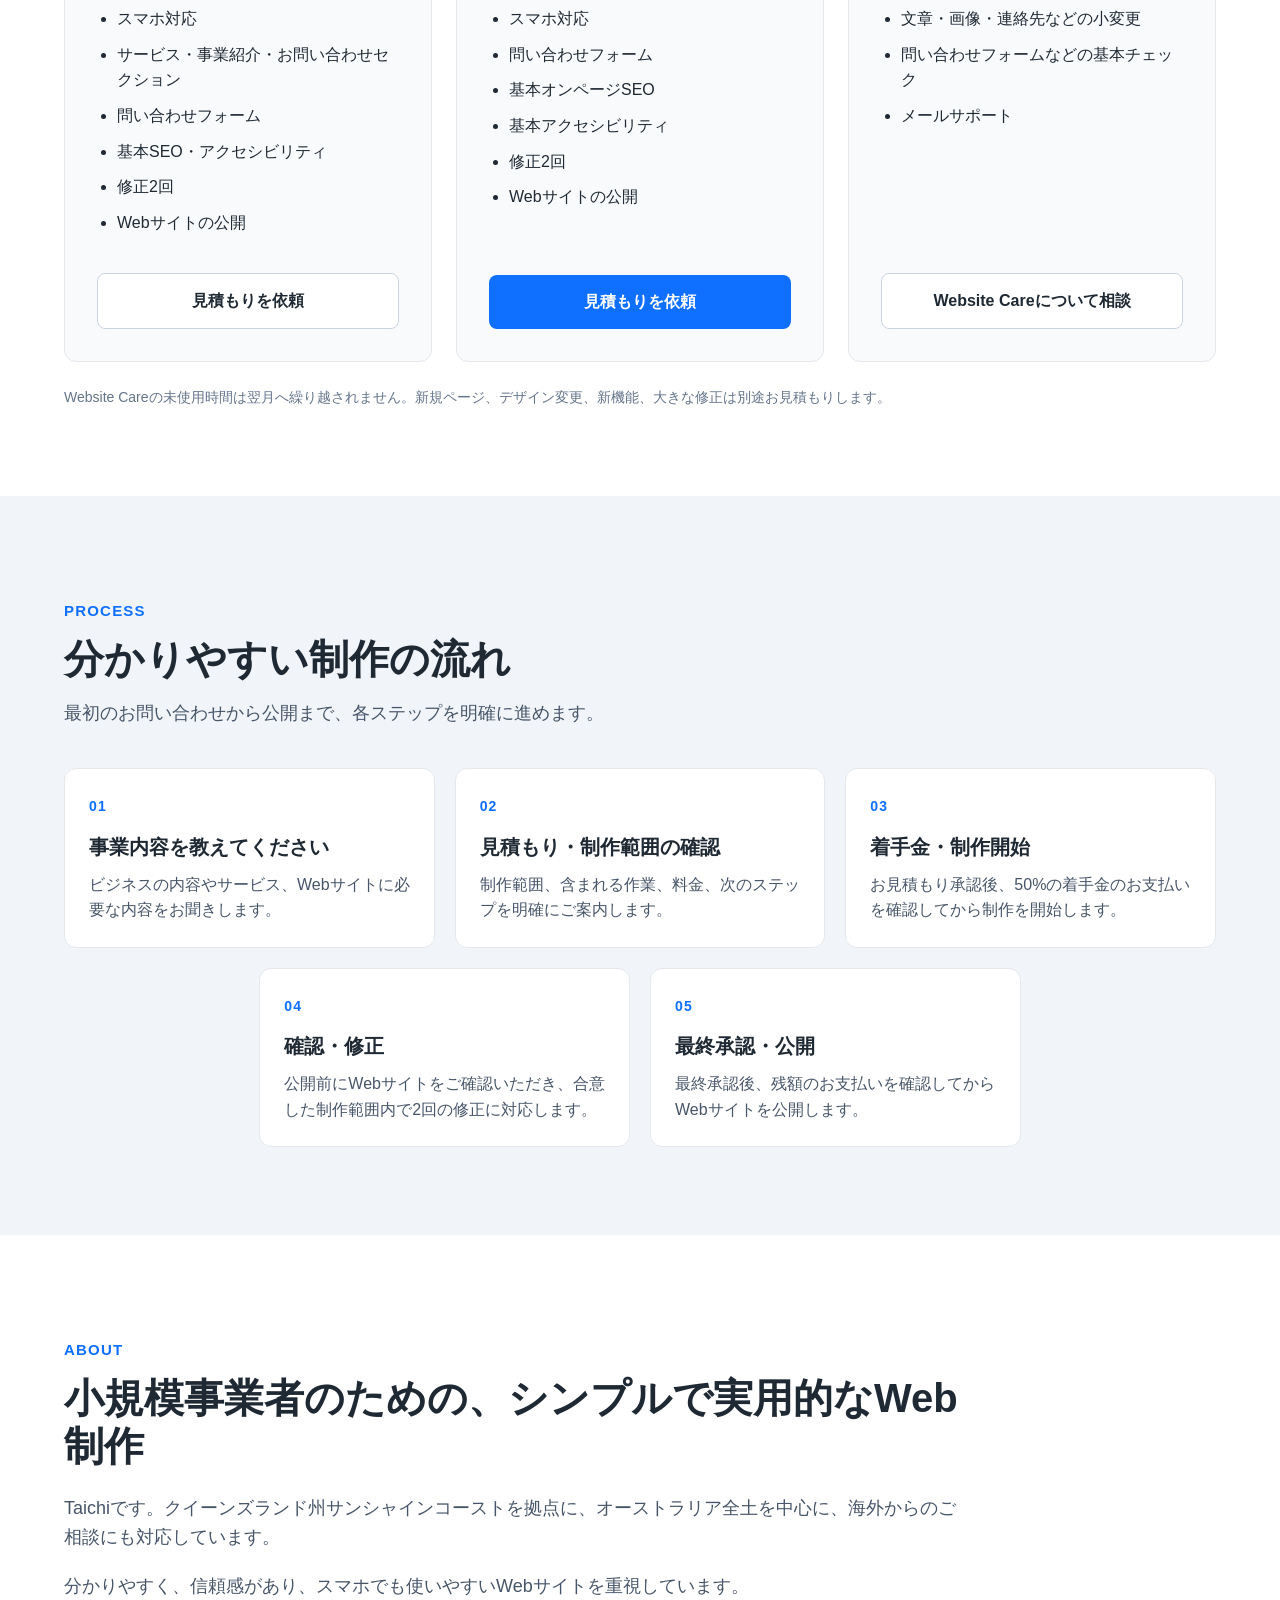
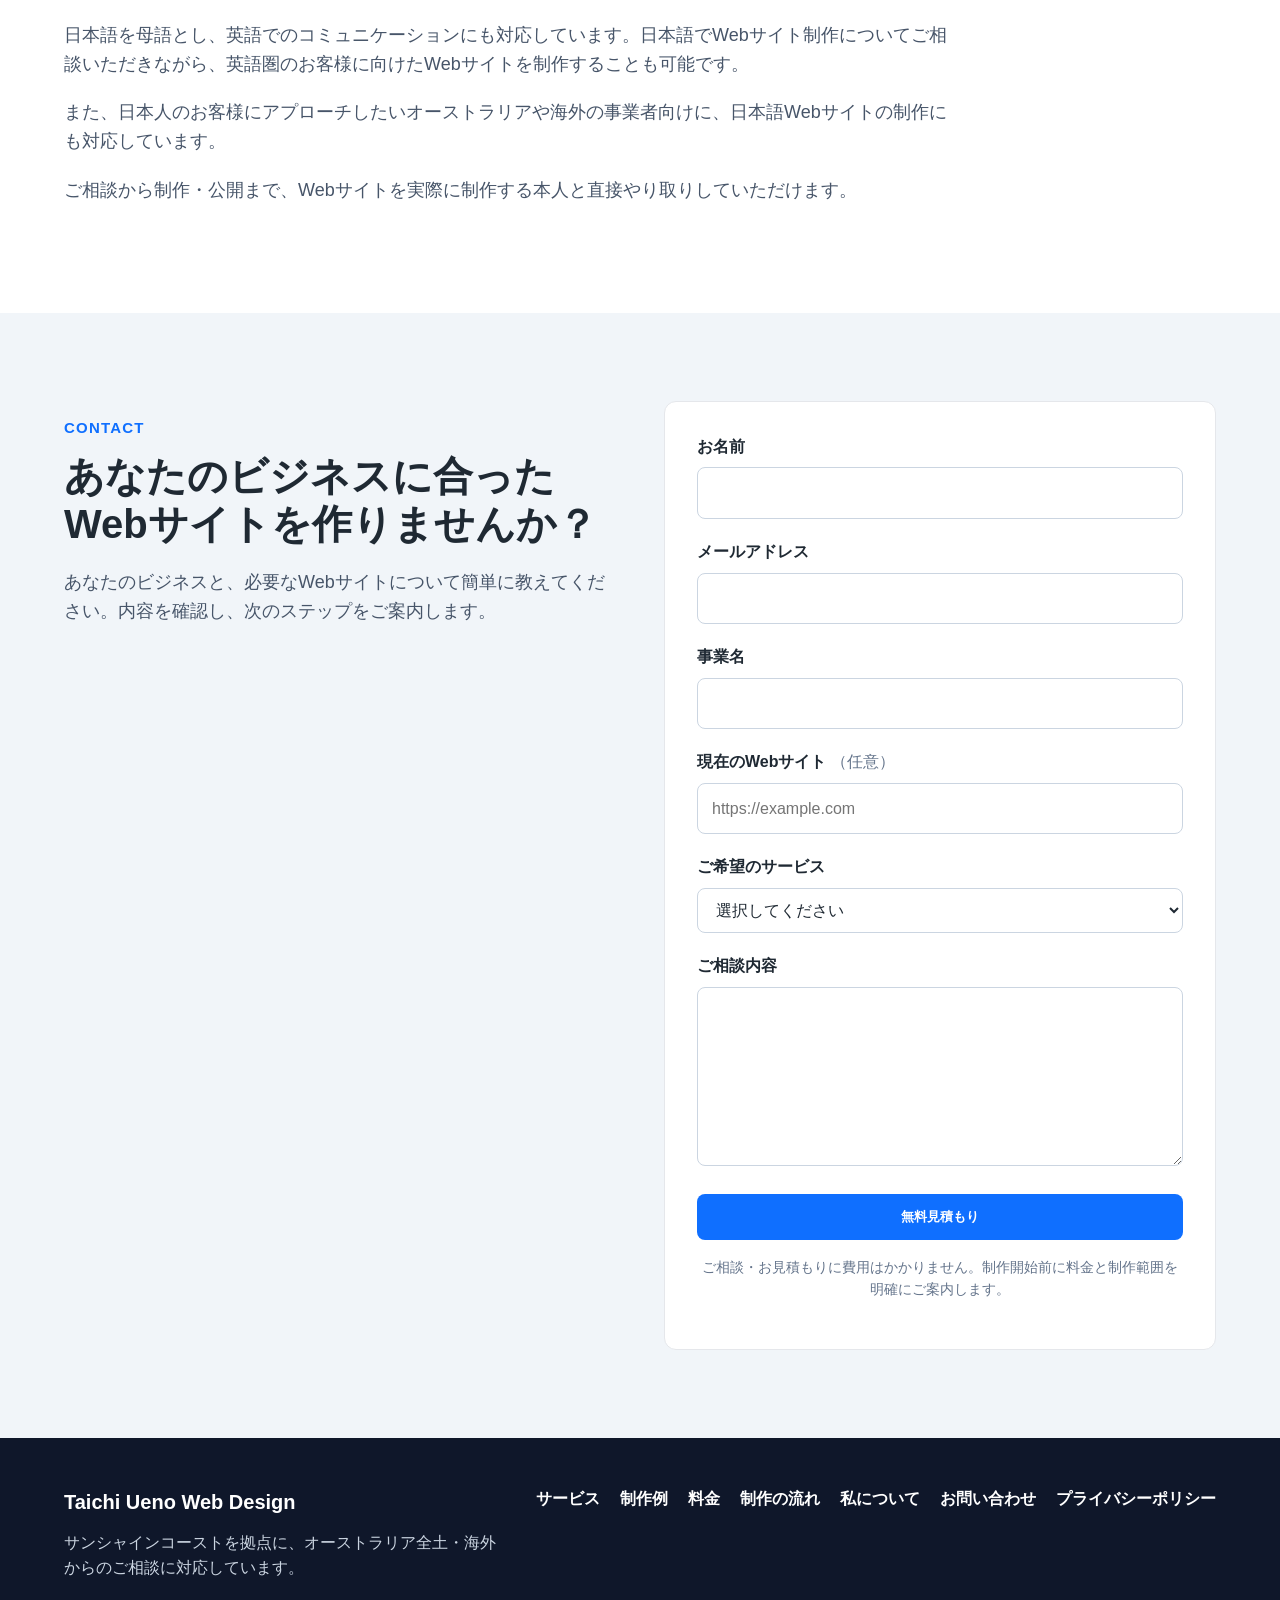
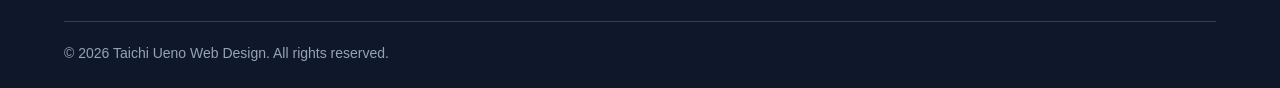
==== commit 89d7d76a: "Add AJAX submission to Japanese form" ====
--- a/ja/index.html
+++ b/ja/index.html
@@ -409,9 +409,11 @@
 
             <form
                 class="contact-form"
+                id="contact-form"
                 action="https://formspree.io/f/xvkgozyn"
-                method="POST"
->
+                 method="POST"
+            >
+
               <div class="form-group">
                 <label for="name">お名前</label>
 
@@ -493,6 +495,7 @@
               <p class="form-note">
                 ご相談・お見積もりに費用はかかりません。制作開始前に料金と制作範囲を明確にご案内します。
               </p>
+              <p class="form-status" id="form-status" aria-live="polite"></p>
             </form>
           </div>
         </div>
@@ -526,5 +529,44 @@
         </p>
       </div>
     </footer>
+    <script>
+  const form = document.getElementById("contact-form");
+  const formStatus = document.getElementById("form-status");
+
+  form.addEventListener("submit", async function (event) {
+    event.preventDefault();
+
+    const formData = new FormData(form);
+    const submitButton = form.querySelector('button[type="submit"]');
+
+    submitButton.disabled = true;
+    submitButton.textContent = "送信中...";
+    formStatus.textContent = "";
+
+    try {
+      const response = await fetch(form.action, {
+        method: form.method,
+        body: formData,
+        headers: {
+          Accept: "application/json"
+        }
+      });
+
+      if (response.ok) {
+        window.location.href = "thanks.html";
+        return;
+      }
+
+      formStatus.textContent =
+        "送信できませんでした。入力内容をご確認のうえ、もう一度お試しください。";
+    } catch (error) {
+      formStatus.textContent =
+        "送信できませんでした。時間をおいて、もう一度お試しください。";
+    }
+
+    submitButton.disabled = false;
+    submitButton.textContent = "無料見積もり";
+  });
+</script>
   </body>
 </html>
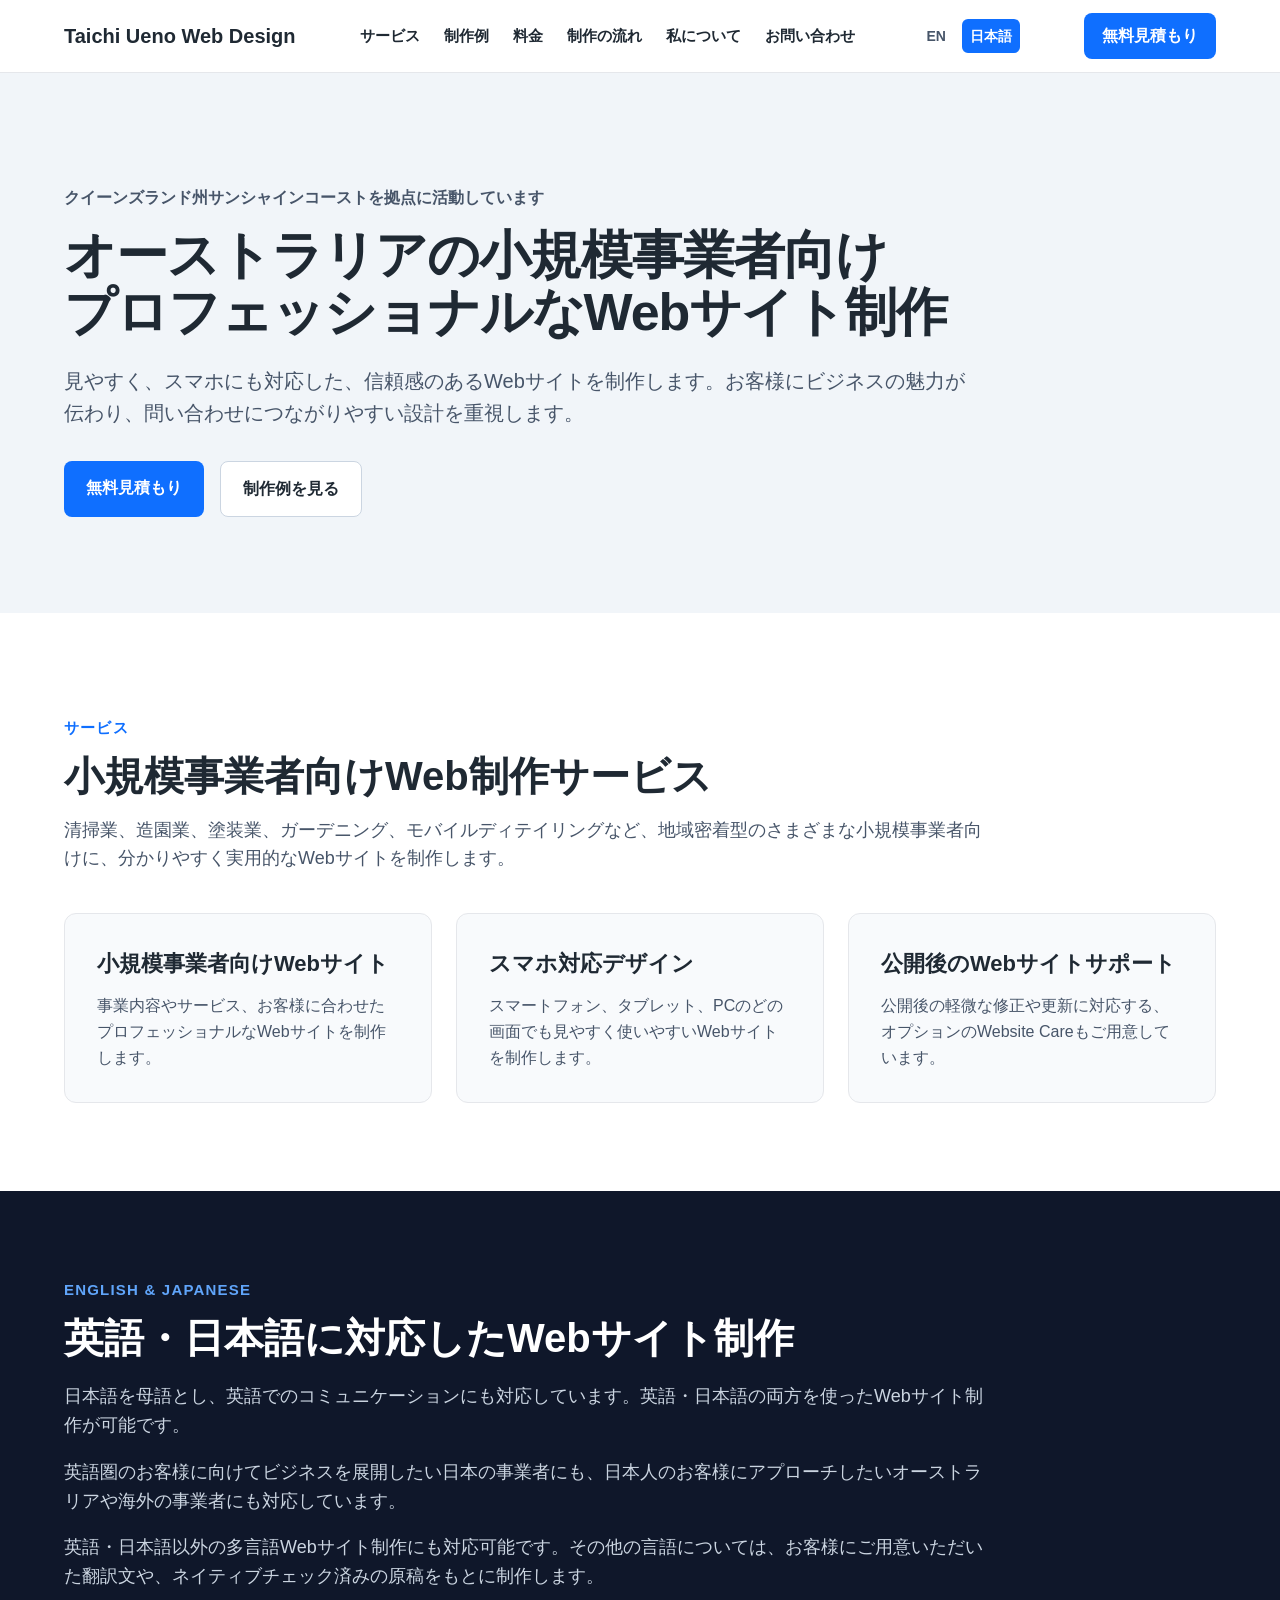
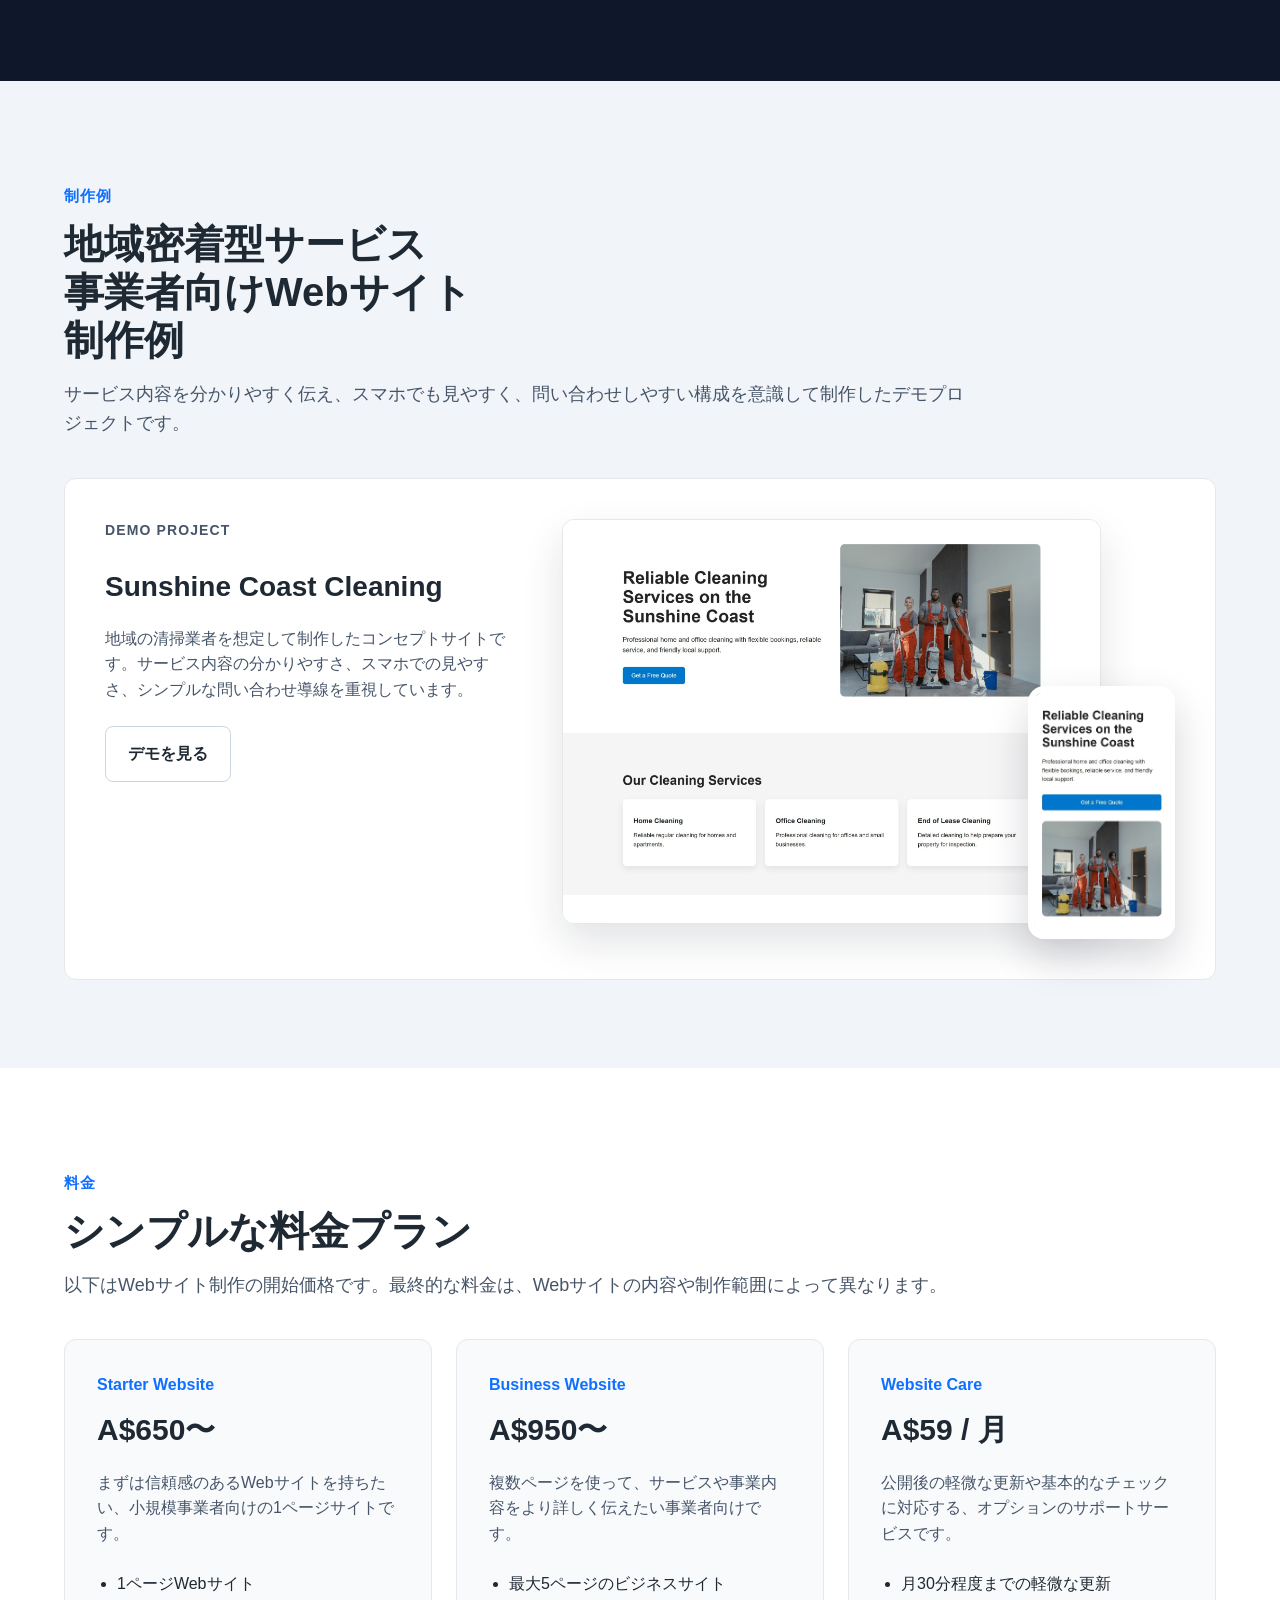
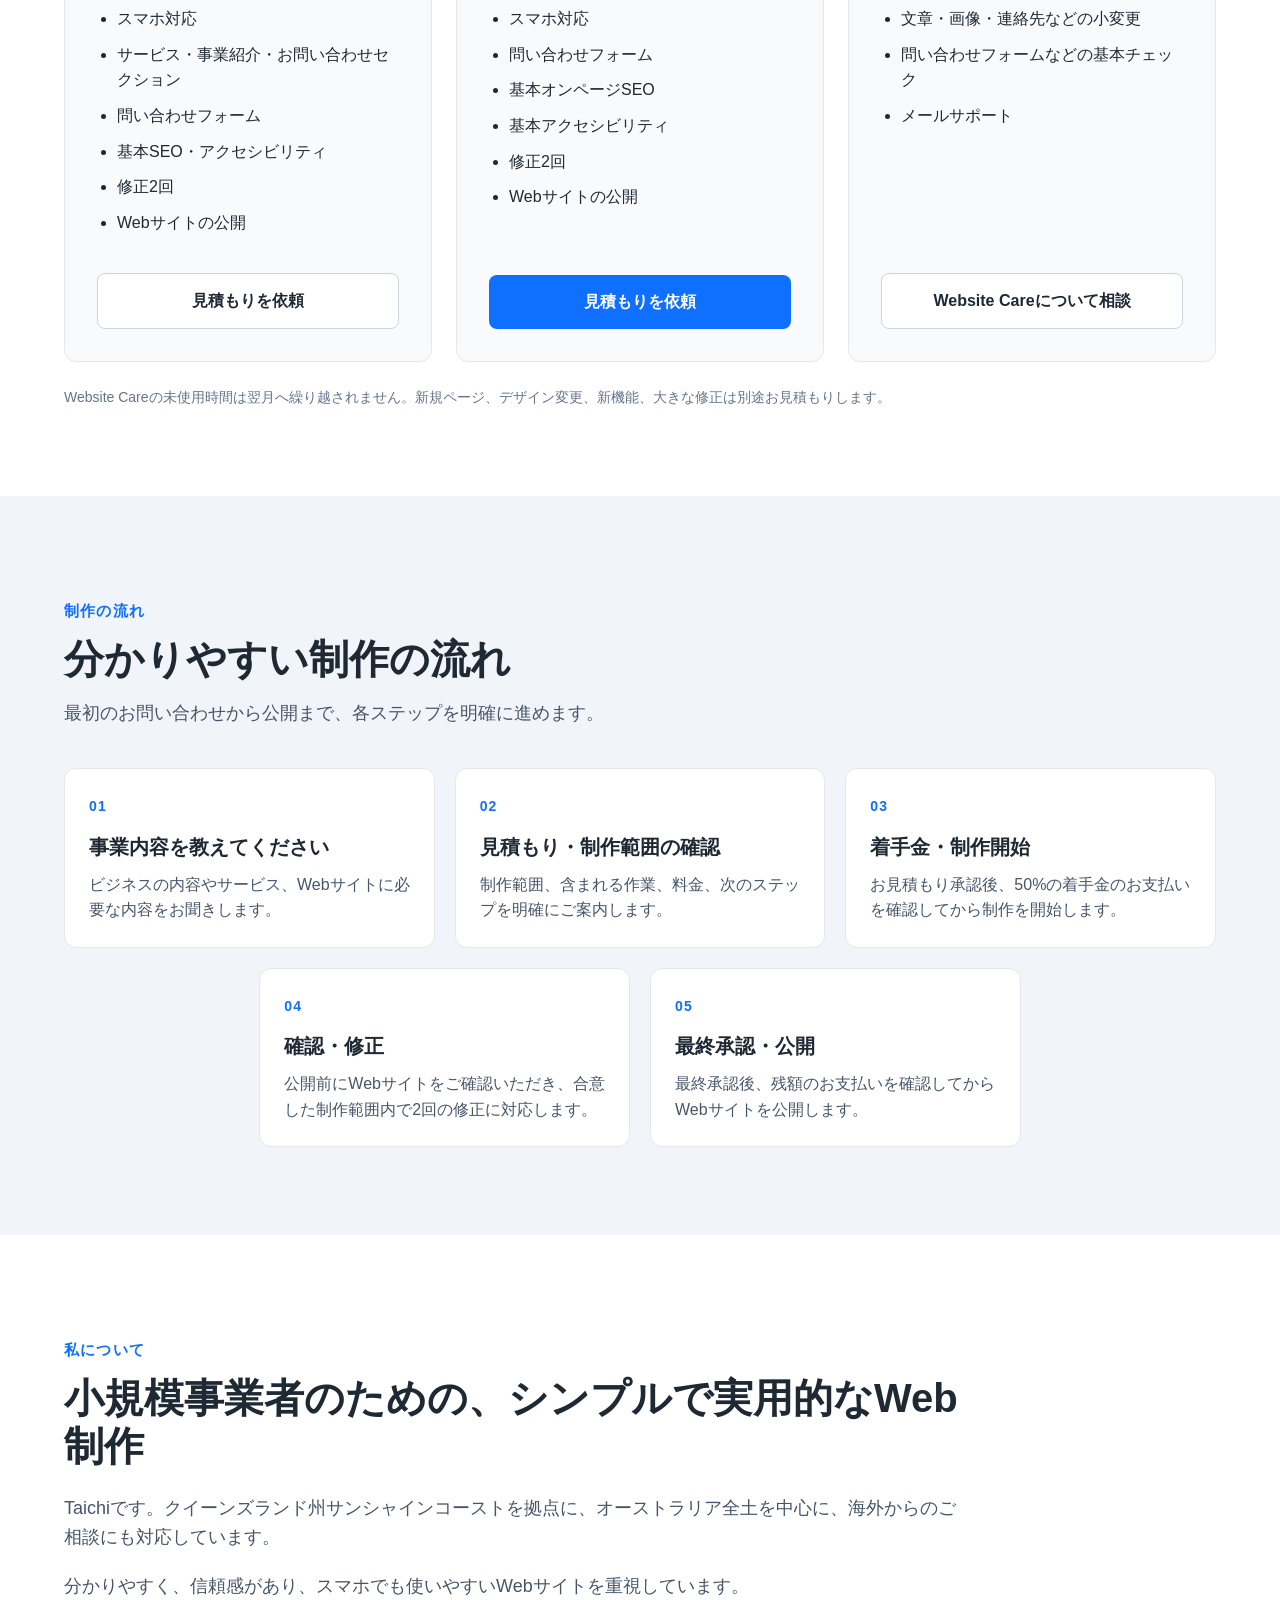
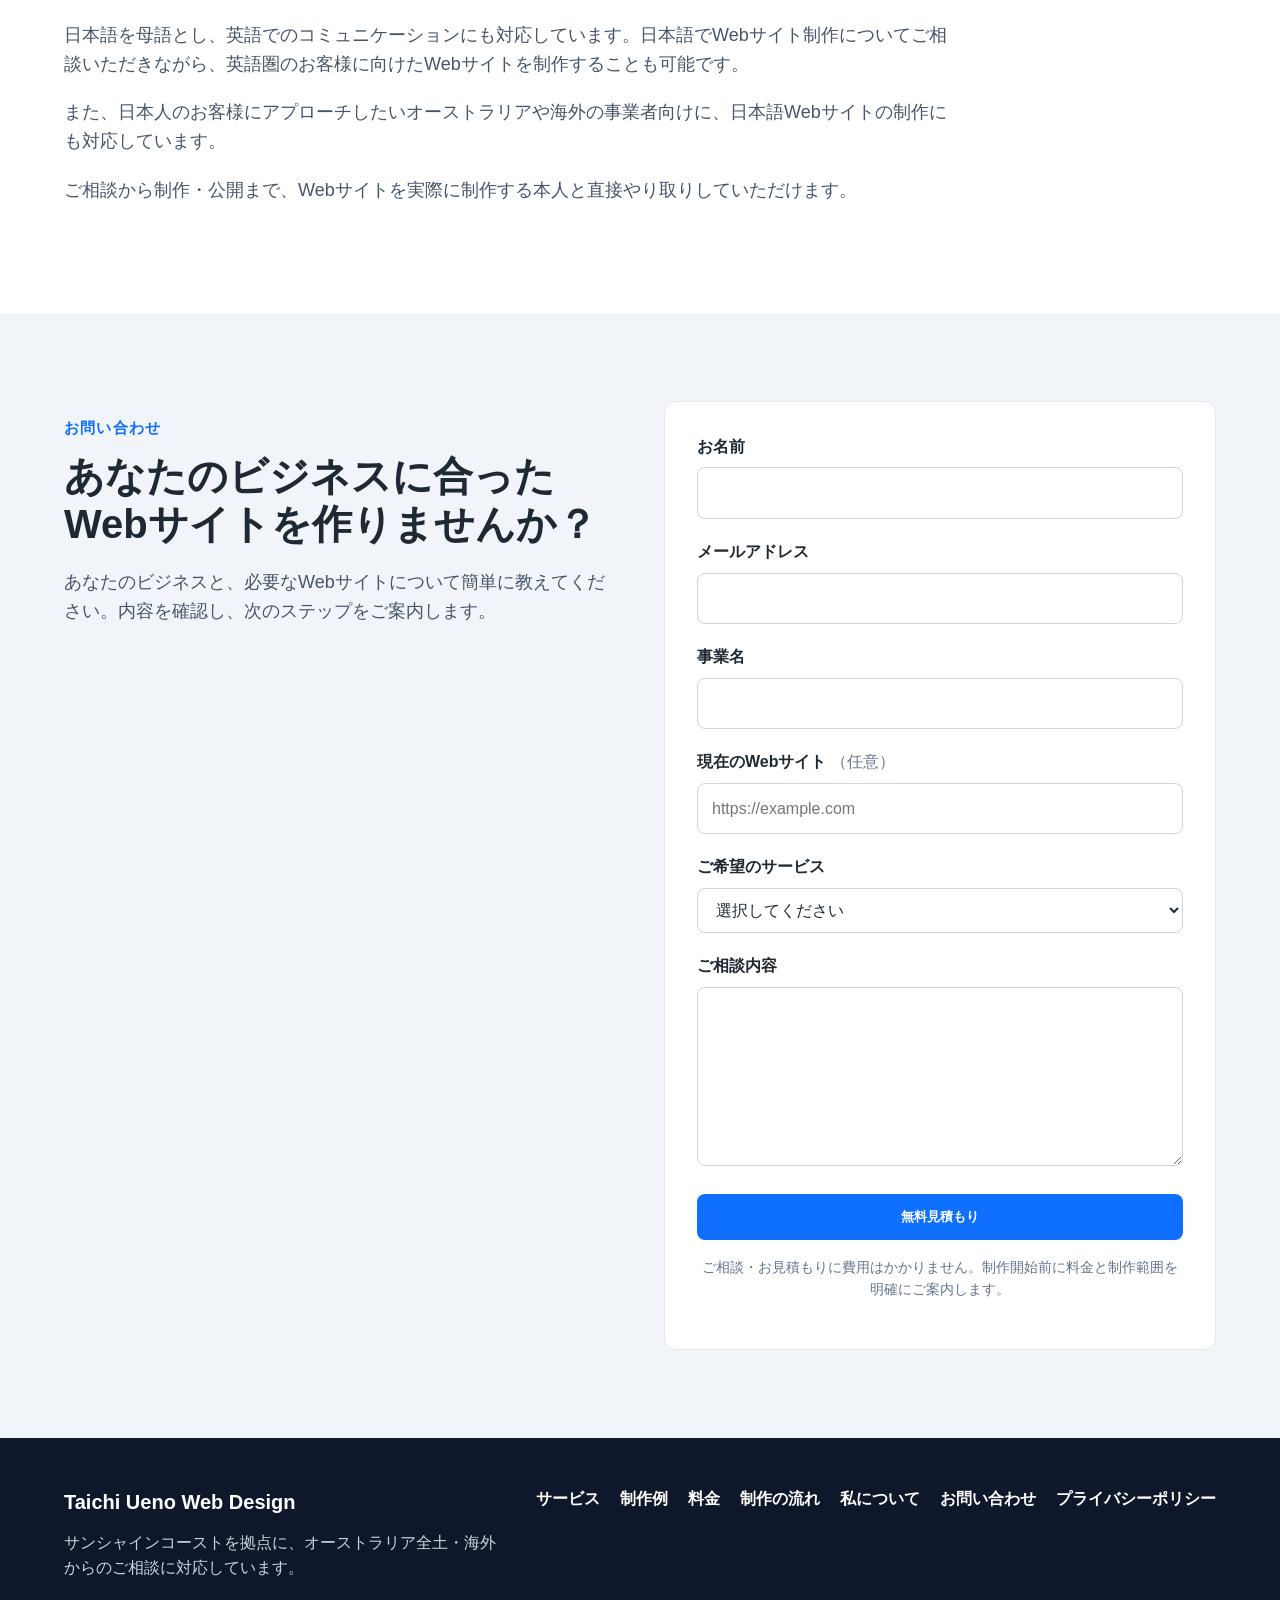
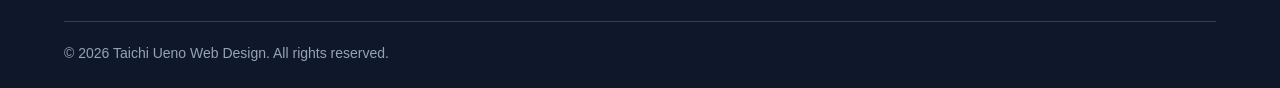
==== commit 63d15c8b: "Localise Japanese section labels" ====
--- a/ja/index.html
+++ b/ja/index.html
@@ -94,7 +94,7 @@
       <section class="services" id="services">
         <div class="container">
           <div class="section-heading">
-            <p class="section-label">Services</p>
+            <p class="section-label">サービス</p>
 
             <h2>小規模事業者向けWeb制作サービス</h2>
 
@@ -156,7 +156,7 @@
       <section class="work" id="work">
         <div class="container">
           <div class="section-heading">
-            <p class="section-label">Work</p>
+            <p class="section-label">制作例</p>
 
            <h2>
              地域密着型サービス<br>
@@ -208,7 +208,7 @@
       <section class="pricing" id="pricing">
         <div class="container">
           <div class="section-heading">
-            <p class="section-label">Pricing</p>
+            <p class="section-label">料金</p>
 
             <h2>シンプルな料金プラン</h2>
 
@@ -297,7 +297,7 @@
       <section class="process" id="process">
         <div class="container">
           <div class="section-heading">
-            <p class="section-label">Process</p>
+            <p class="section-label">制作の流れ</p>
 
             <h2>分かりやすい制作の流れ</h2>
 
@@ -363,7 +363,7 @@
       <section class="about" id="about">
         <div class="container">
           <div class="about-content">
-            <p class="section-label">About</p>
+            <p class="section-label">私について</p>
 
             <h2>
               小規模事業者のための、シンプルで実用的なWeb制作
@@ -396,7 +396,7 @@
         <div class="container">
           <div class="contact-layout">
             <div class="contact-intro">
-              <p class="section-label">Contact</p>
+              <p class="section-label">お問い合わせ</p>
 
               <h2>
                 あなたのビジネスに合ったWebサイトを作りませんか？
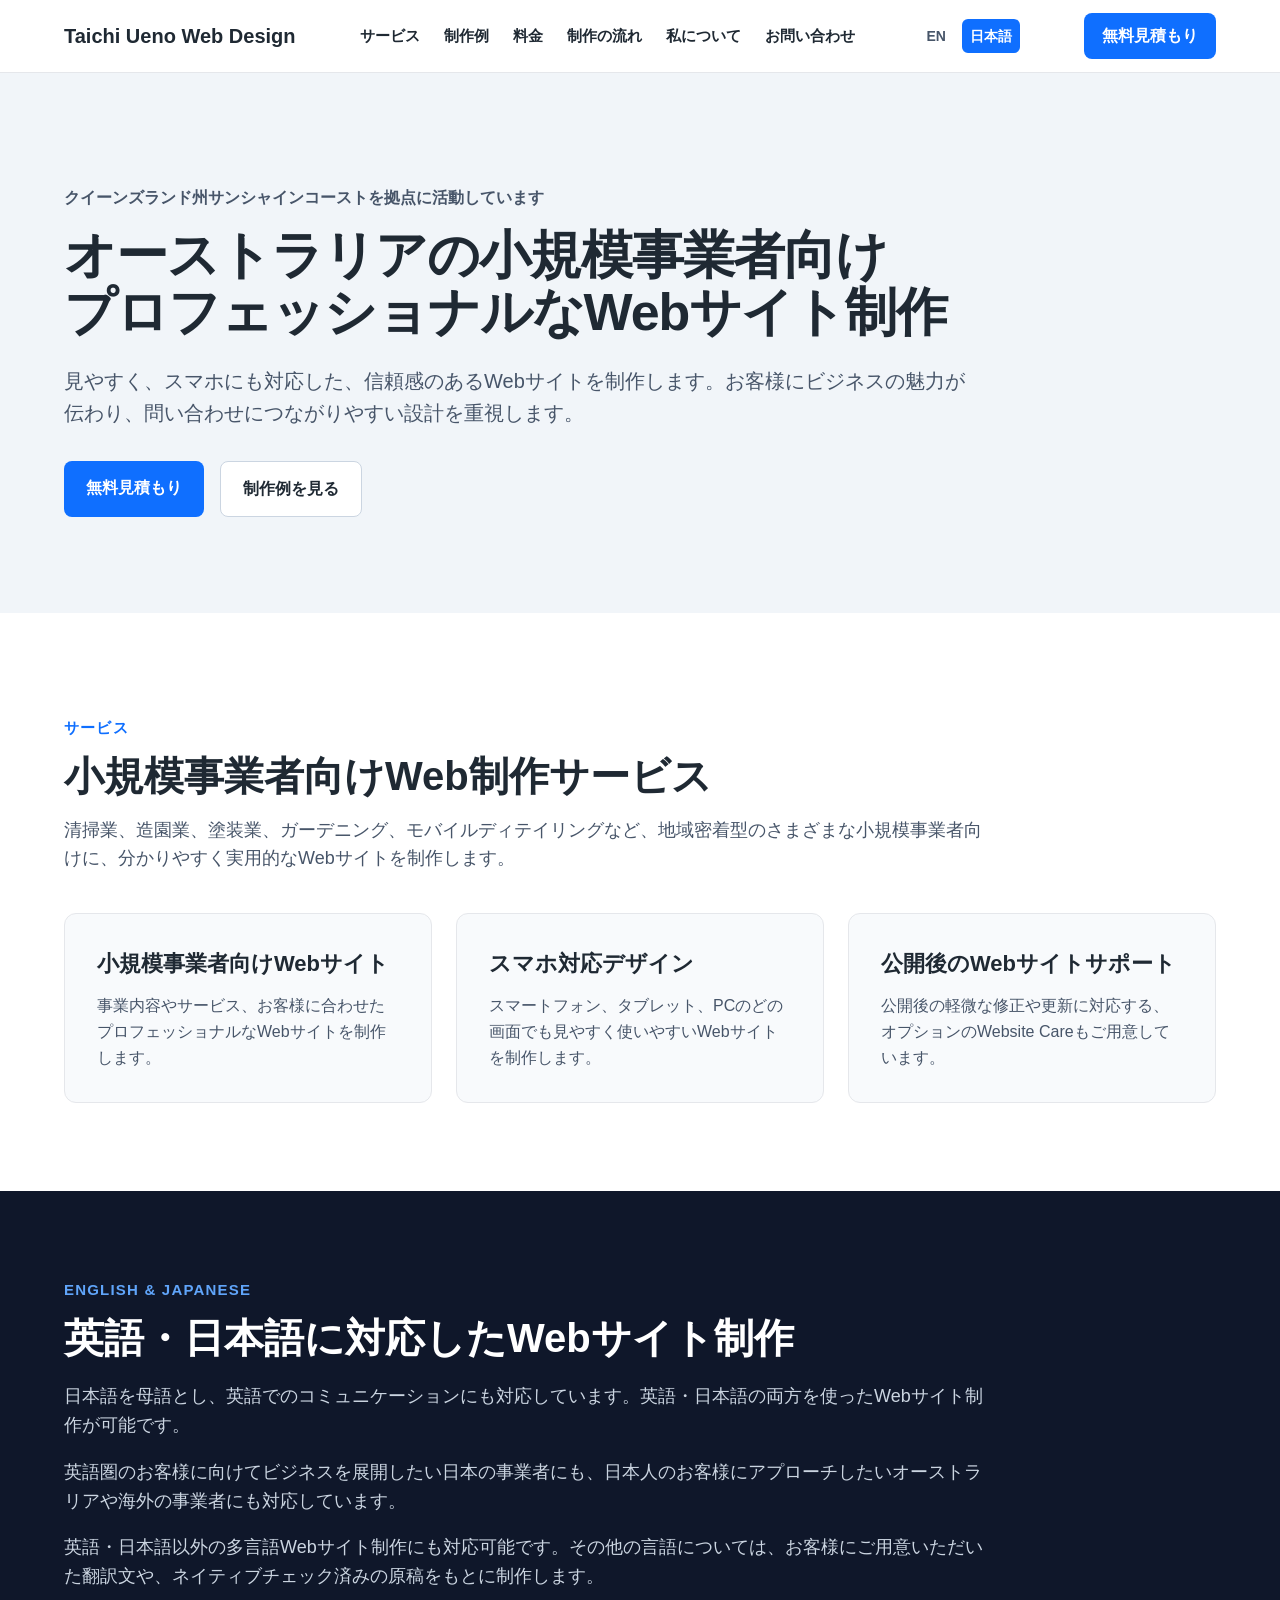
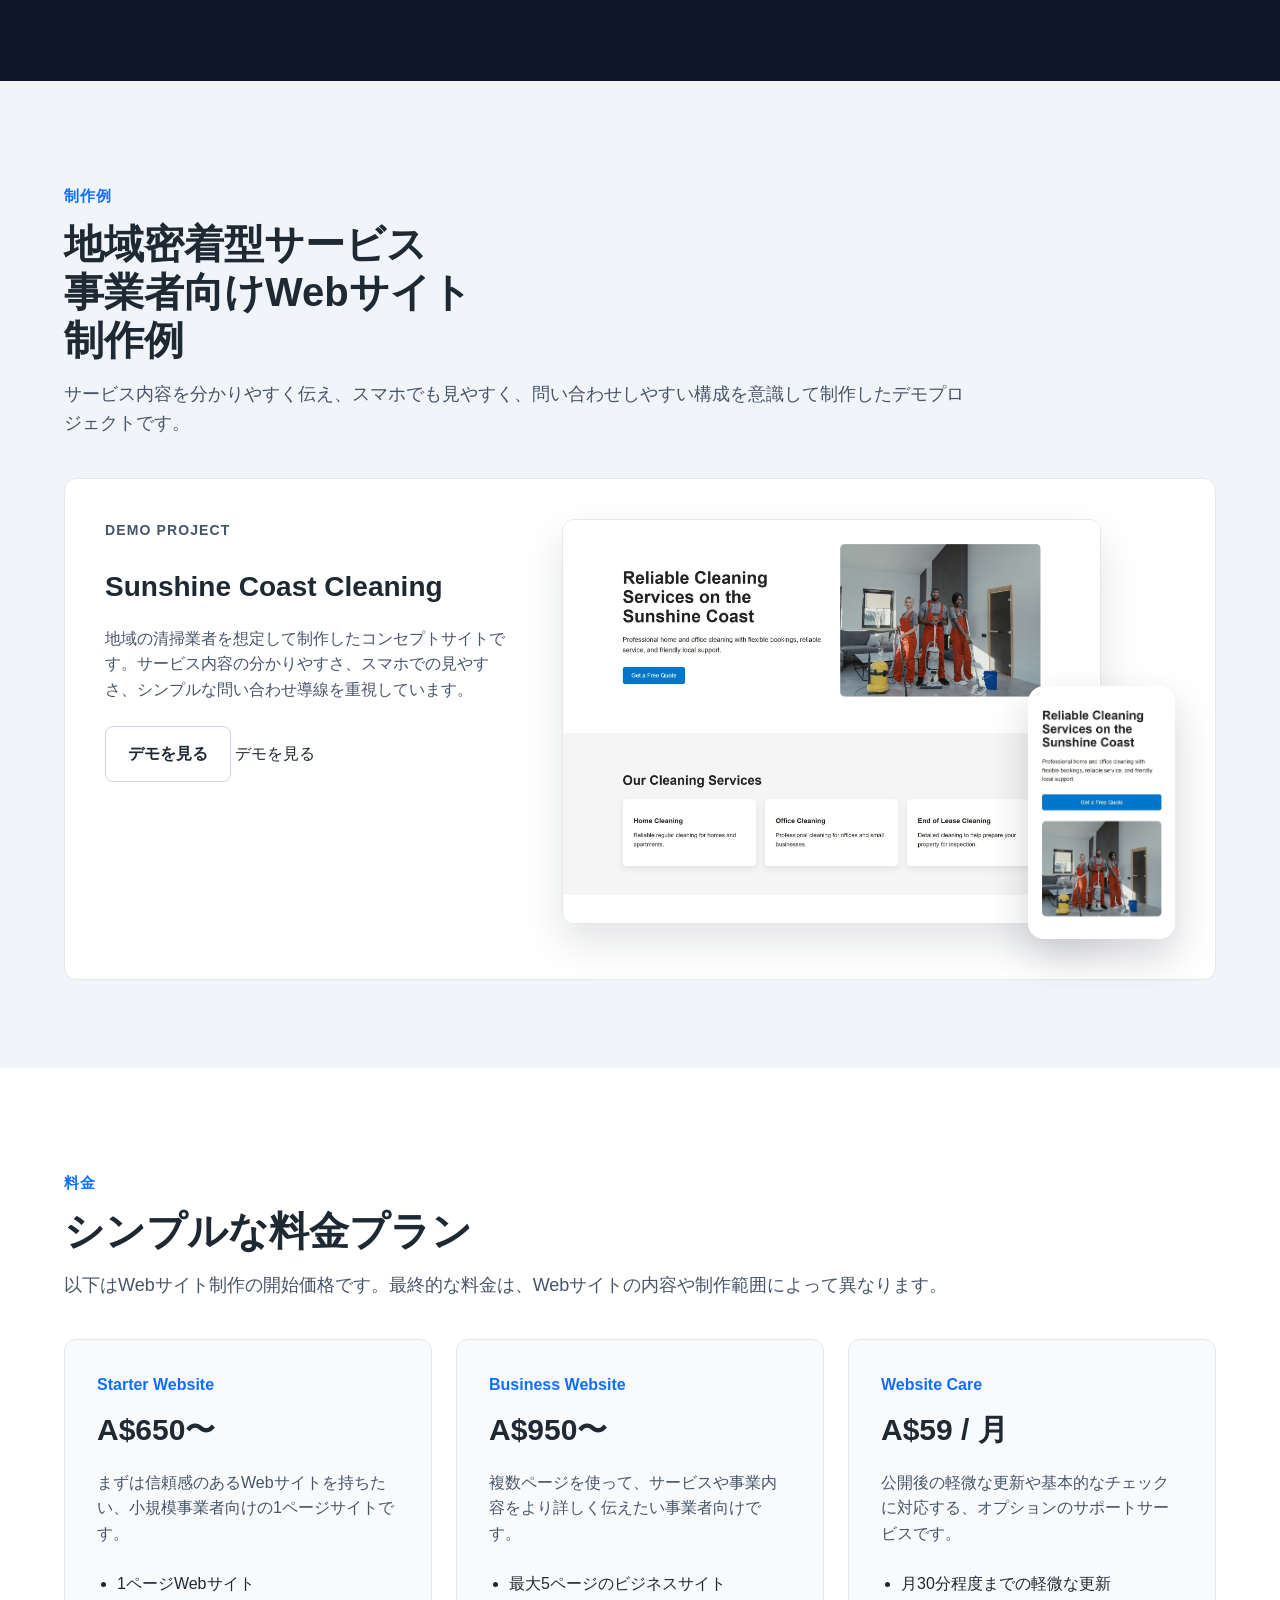
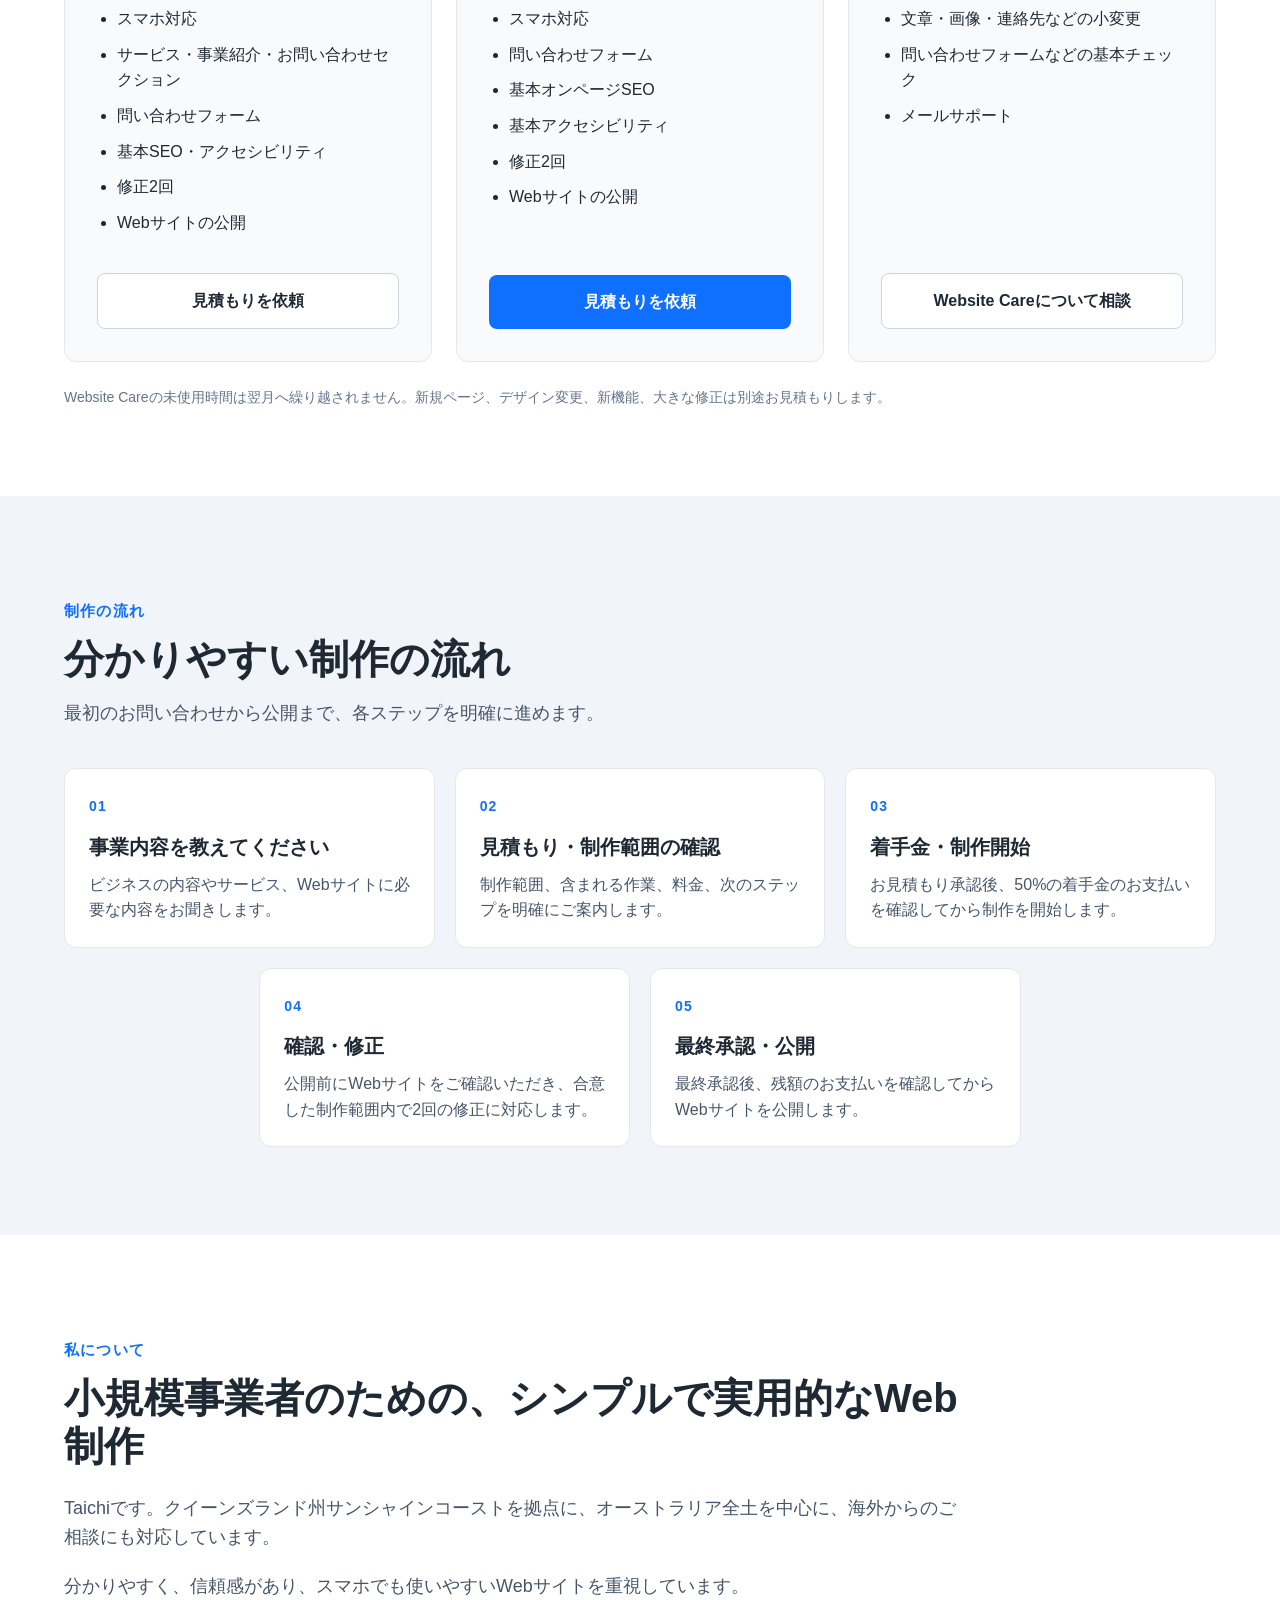
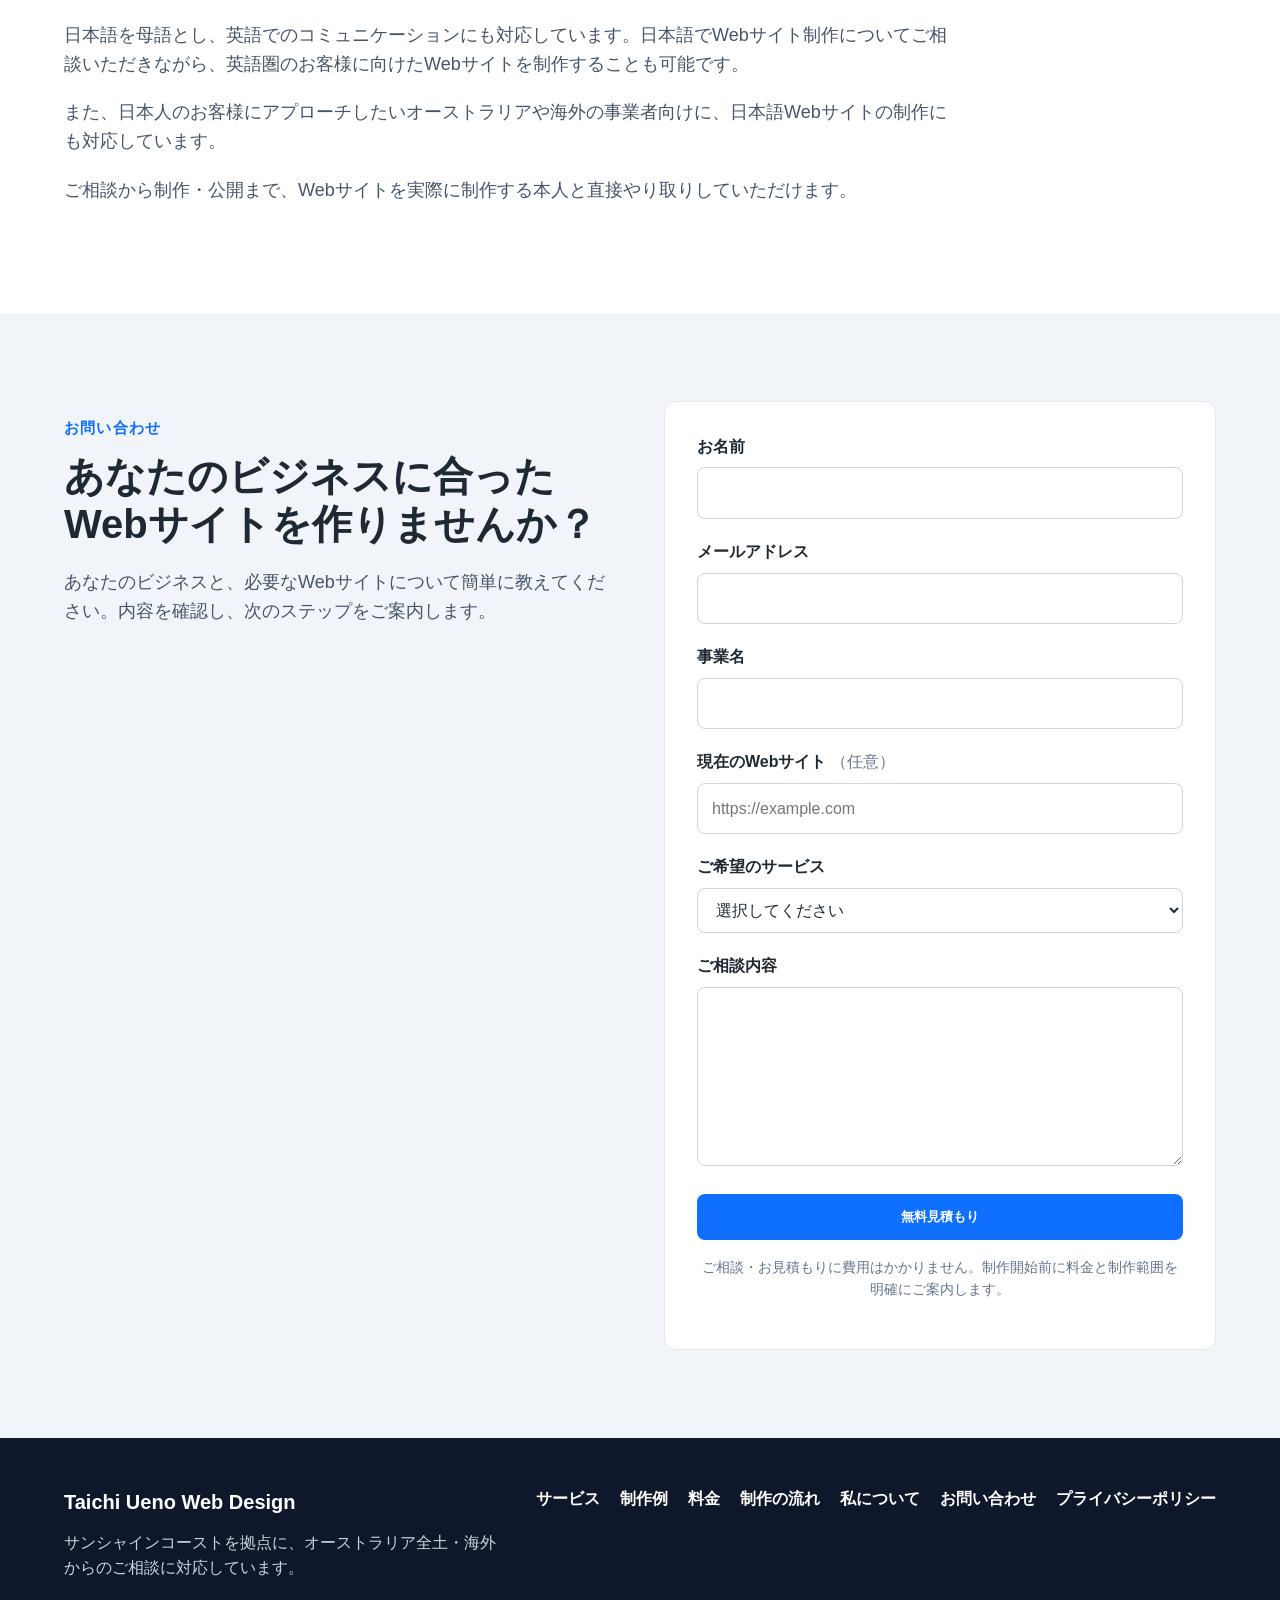
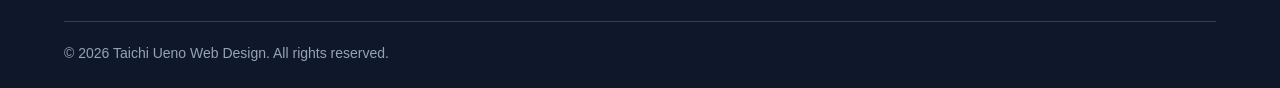
==== commit 7700d02c: "Add language-aware demo links" ====
--- a/ja/index.html
+++ b/ja/index.html
@@ -180,10 +180,12 @@
 
               <a
                 class="cta-button secondary-cta"
-                href="https://taichi-ueno.github.io/02-cleaning-business/"
+                href="https://taichi-ueno.github.io/02-cleaning-business/?lang=ja"
                 target="_blank"
                 rel="noopener noreferrer"
               >
+  デモを見る
+</a>
                 デモを見る
               </a>
             </div>
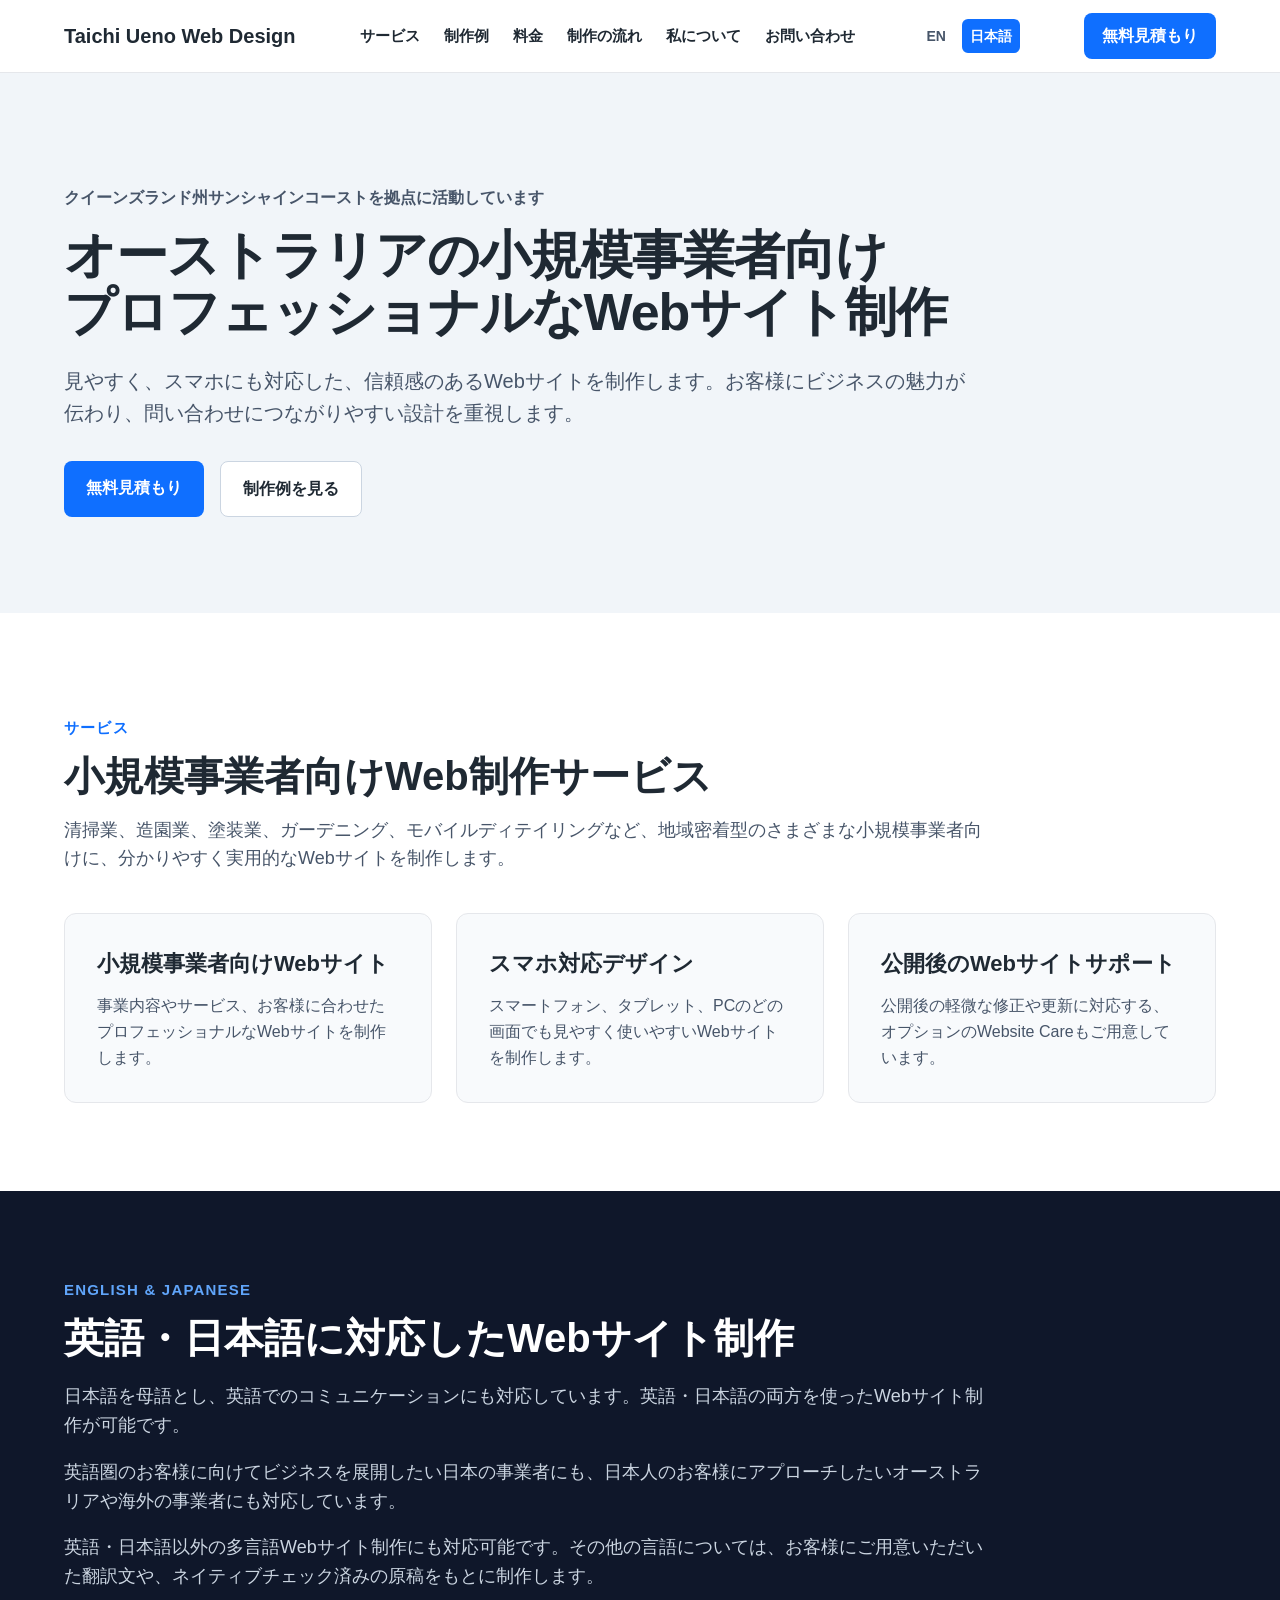
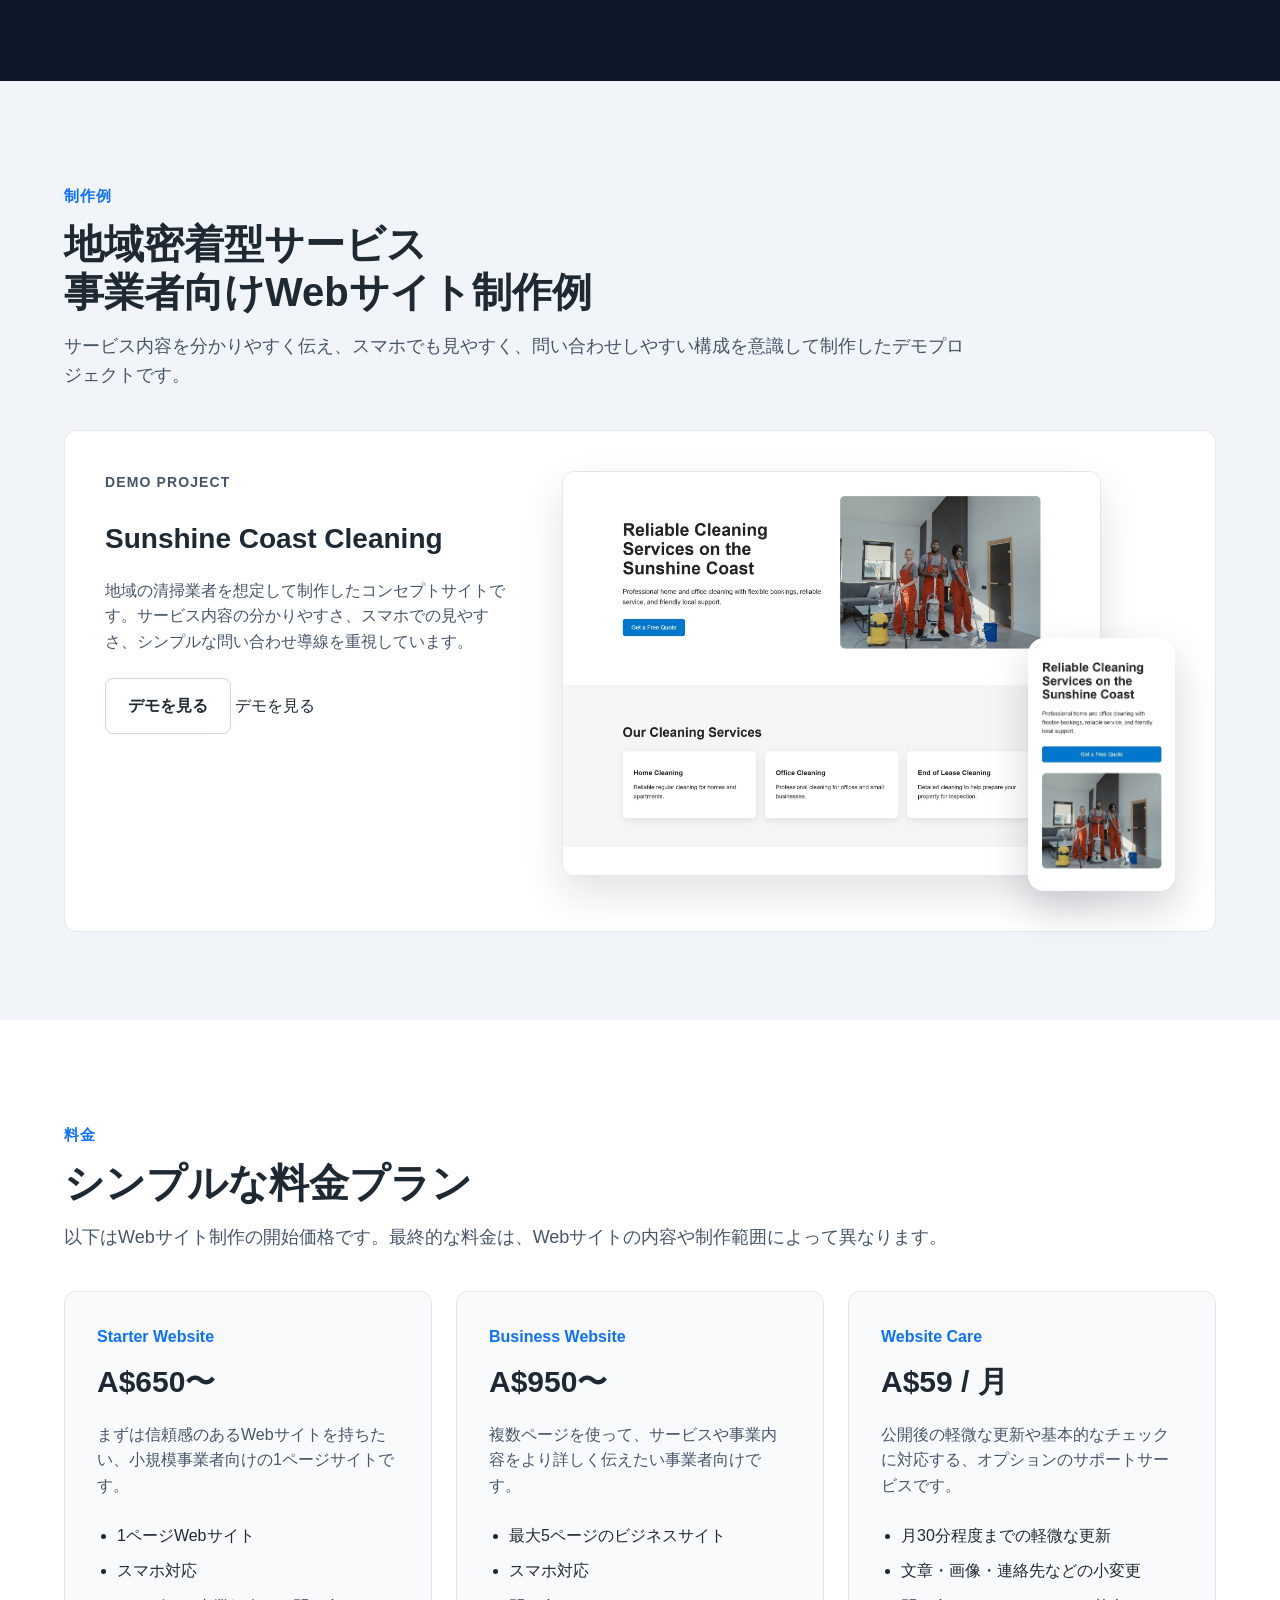
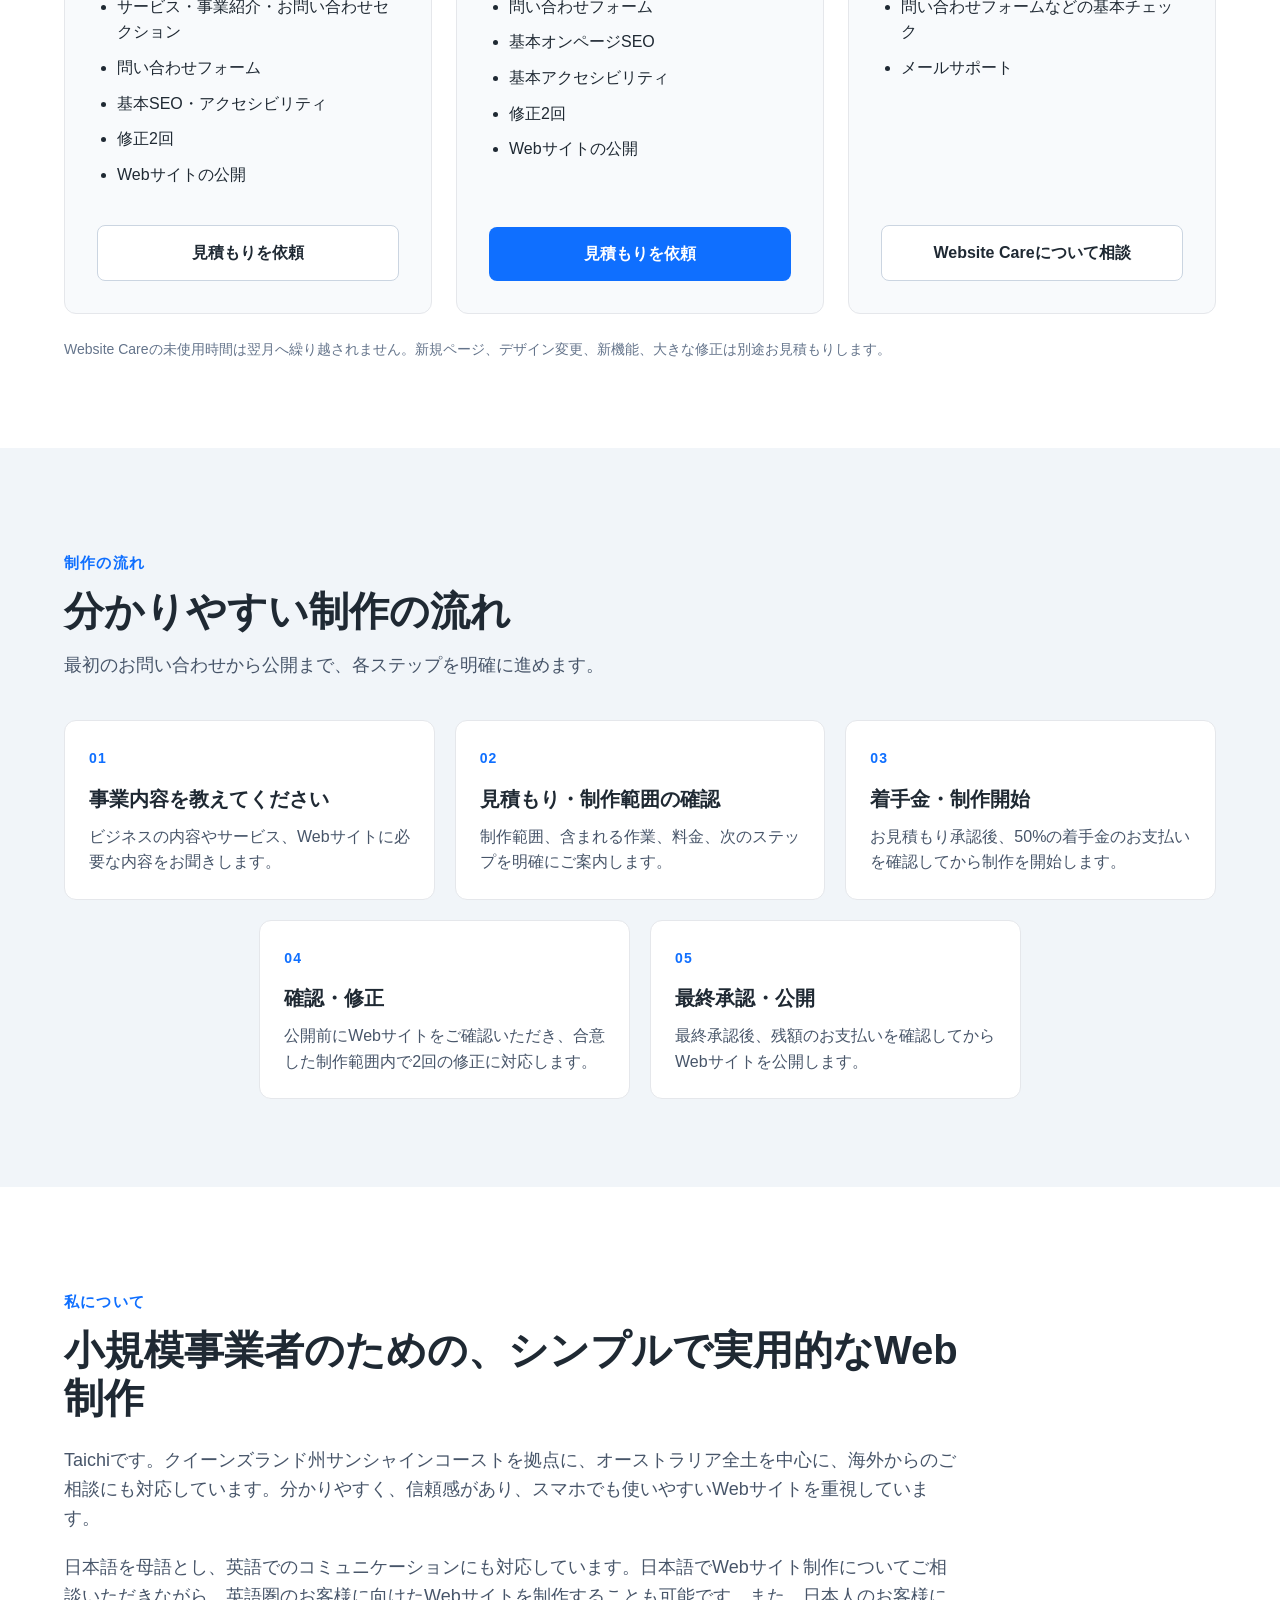
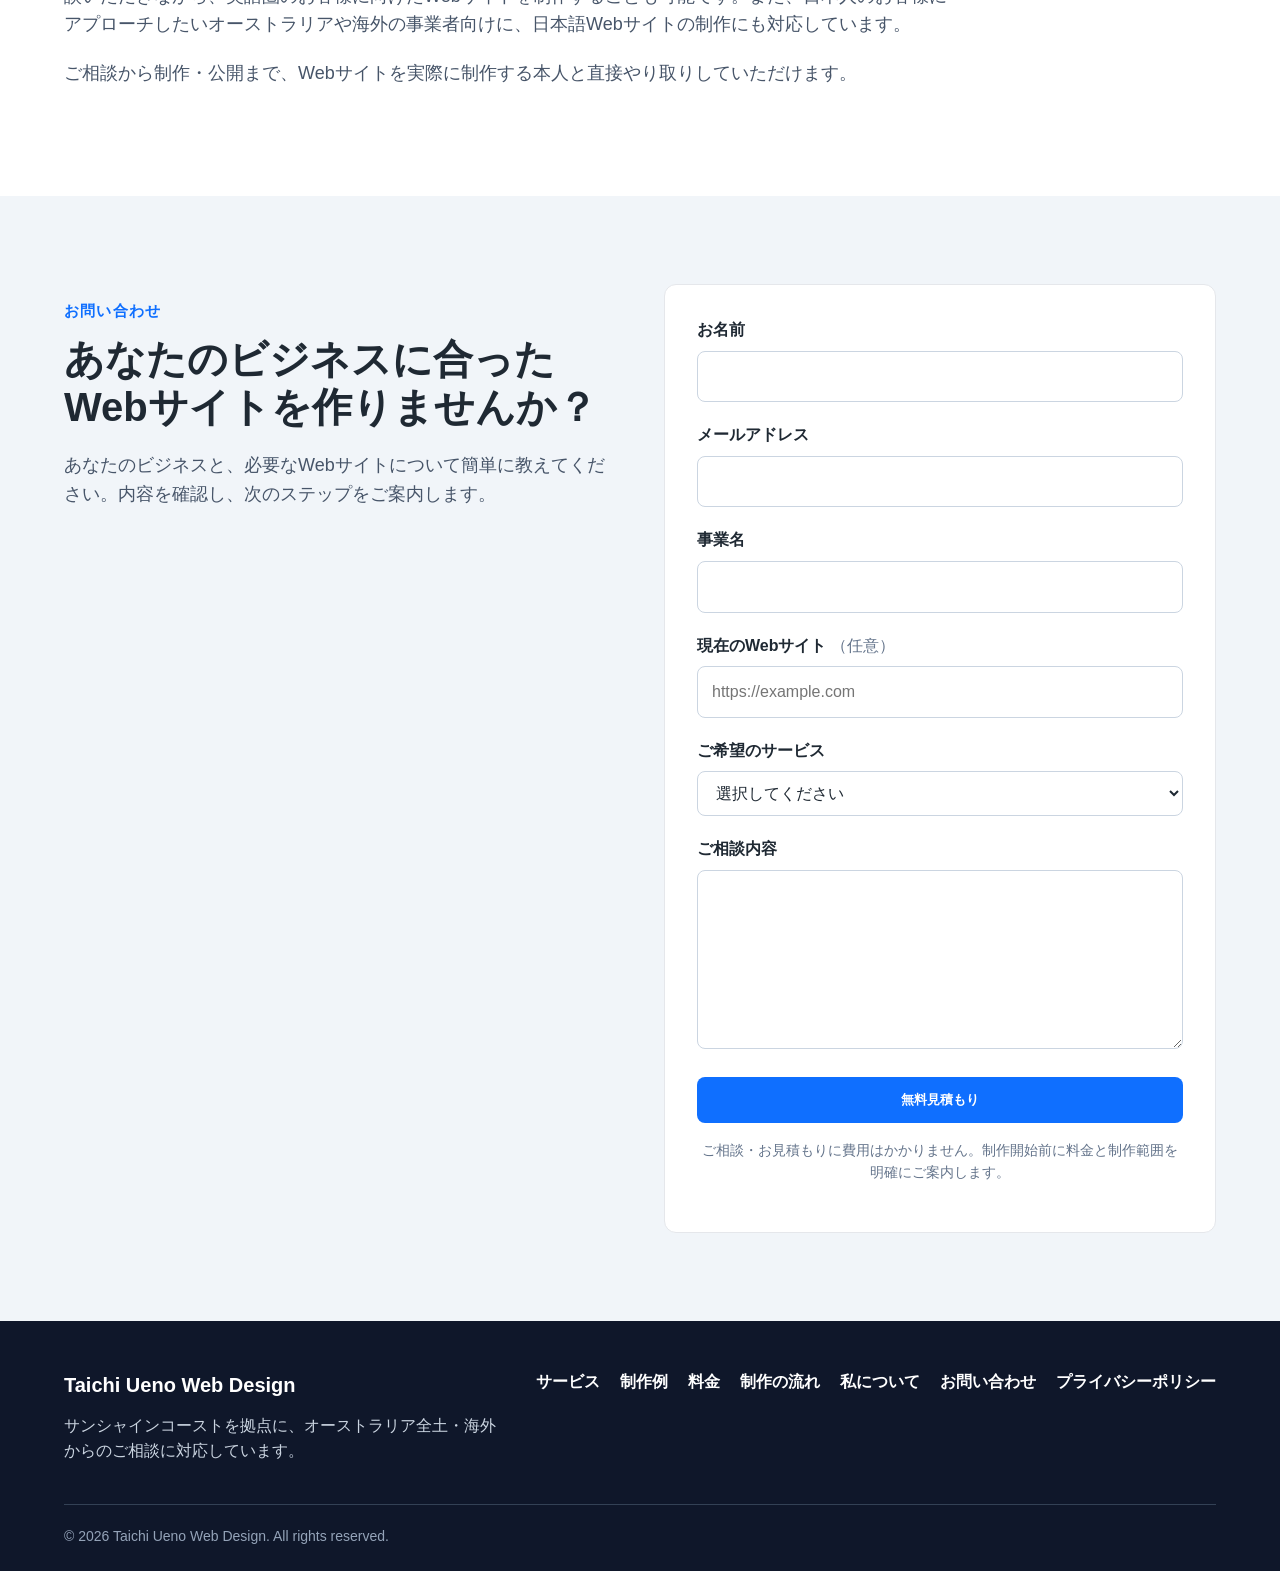
==== commit ef49df54: "Refine responsive typography and headings" ====
--- a/ja/index.html
+++ b/ja/index.html
@@ -1,574 +1,542 @@
 <!DOCTYPE html>
 <html lang="ja">
-  <head>
-    <meta charset="UTF-8">
-    <meta name="viewport" content="width=device-width, initial-scale=1.0">
-
-    <meta
-      name="description"
-      content="オーストラリアの小規模事業者向けWebサイト制作。クイーンズランド州サンシャインコーストを拠点に、オーストラリア全土を中心に海外からのご相談にも対応しています。"
-    >
-
-    <title>Taichi Ueno Web Design | オーストラリアの小規模事業者向けWeb制作</title>
-
-    <link rel="canonical" href="https://taichiueno.com.au/ja/">
-
-    <link
-      rel="alternate"
-      hreflang="en-AU"
-      href="https://taichiueno.com.au/"
-    >
-
-    <link
-      rel="alternate"
-      hreflang="ja"
-      href="https://taichiueno.com.au/ja/"
-    >
-
-    <link
-      rel="alternate"
-      hreflang="x-default"
-      href="https://taichiueno.com.au/"
-    >
-
-    <link rel="stylesheet" href="../style.css">
-  </head>
-
-  <body id="top">
-    <header class="site-header">
-      <div class="container nav-container">
-        <a class="site-logo" href="#top">
+
+<head>
+  <meta charset="UTF-8">
+  <meta name="viewport" content="width=device-width, initial-scale=1.0">
+
+  <meta name="description" content="オーストラリアの小規模事業者向けWebサイト制作。クイーンズランド州サンシャインコーストを拠点に、オーストラリア全土を中心に海外からのご相談にも対応しています。">
+
+  <title>Taichi Ueno Web Design | オーストラリアの小規模事業者向けWeb制作</title>
+
+  <link rel="canonical" href="https://taichiueno.com.au/ja/">
+
+  <link rel="alternate" hreflang="en-AU" href="https://taichiueno.com.au/">
+
+  <link rel="alternate" hreflang="ja" href="https://taichiueno.com.au/ja/">
+
+  <link rel="alternate" hreflang="x-default" href="https://taichiueno.com.au/">
+
+  <link rel="stylesheet" href="../style.css">
+</head>
+
+<body id="top">
+  <header class="site-header">
+    <div class="container nav-container">
+      <a class="site-logo" href="#top">
+        Taichi Ueno Web Design
+      </a>
+
+      <nav class="site-nav" aria-label="メインナビゲーション">
+        <a href="#services">サービス</a>
+        <a href="#work">制作例</a>
+        <a href="#pricing">料金</a>
+        <a href="#process">制作の流れ</a>
+        <a href="#about">私について</a>
+        <a href="#contact">お問い合わせ</a>
+      </nav>
+
+      <div class="language-switcher" aria-label="言語選択">
+        <a href="../index.html" lang="en">EN</a>
+        <span class="language-current">日本語</span>
+      </div>
+
+      <a class="nav-cta" href="#contact">
+        無料見積もり
+      </a>
+    </div>
+  </header>
+
+  <main>
+    <section class="hero">
+      <div class="container">
+        <div class="hero-content">
+          <p class="hero-location">
+            クイーンズランド州サンシャインコーストを拠点に活動しています
+          </p>
+
+          <h1>
+            <span class="desktop-hero-title">
+              オーストラリアの小規模事業者向け<br>
+              プロフェッショナルなWebサイト制作
+            </span>
+
+            <span class="mobile-hero-title">
+              オーストラリアの<br>
+              小規模事業者向け<br>
+              プロフェッショナルな<br>
+              Webサイト制作
+            </span>
+          </h1>
+
+          <p class="hero-description">
+            見やすく、スマホにも対応した、信頼感のあるWebサイトを制作します。お客様にビジネスの魅力が伝わり、問い合わせにつながりやすい設計を重視します。
+          </p>
+
+          <div class="hero-actions">
+            <a class="cta-button primary-cta" href="#contact">
+              無料見積もり
+            </a>
+
+            <a class="cta-button secondary-cta" href="#work">
+              制作例を見る
+            </a>
+          </div>
+        </div>
+      </div>
+    </section>
+
+    <section class="services" id="services">
+      <div class="container">
+        <div class="section-heading">
+          <p class="section-label">サービス</p>
+
+          <h2>小規模事業者向けWeb制作サービス</h2>
+
+          <p>
+            清掃業、造園業、塗装業、ガーデニング、モバイルディテイリングなど、地域密着型のさまざまな小規模事業者向けに、分かりやすく実用的なWebサイトを制作します。
+          </p>
+        </div>
+
+        <div class="services-grid">
+          <article class="service-card">
+            <h3>小規模事業者向けWebサイト</h3>
+
+            <p>
+              事業内容やサービス、お客様に合わせたプロフェッショナルなWebサイトを制作します。
+            </p>
+          </article>
+
+          <article class="service-card">
+            <h3>スマホ対応デザイン</h3>
+
+            <p>
+              スマートフォン、タブレット、PCのどの画面でも見やすく使いやすいWebサイトを制作します。
+            </p>
+          </article>
+
+          <article class="service-card">
+            <h3>公開後のWebサイトサポート</h3>
+
+            <p>
+              公開後の軽微な修正や更新に対応する、オプションのWebsite Careもご用意しています。
+            </p>
+          </article>
+        </div>
+      </div>
+    </section>
+
+    <section class="multilingual">
+      <div class="container">
+        <div class="multilingual-content">
+          <p class="section-label">English & Japanese</p>
+
+          <h2>英語・日本語に対応したWebサイト制作</h2>
+
+          <p>
+            日本語を母語とし、英語でのコミュニケーションにも対応しています。英語・日本語の両方を使ったWebサイト制作が可能です。
+          </p>
+
+          <p>
+            英語圏のお客様に向けてビジネスを展開したい日本の事業者にも、日本人のお客様にアプローチしたいオーストラリアや海外の事業者にも対応しています。
+          </p>
+
+          <p>
+            英語・日本語以外の多言語Webサイト制作にも対応可能です。その他の言語については、お客様にご用意いただいた翻訳文や、ネイティブチェック済みの原稿をもとに制作します。
+          </p>
+        </div>
+      </div>
+    </section>
+
+    <section class="work" id="work">
+      <div class="container">
+        <div class="section-heading">
+          <p class="section-label">制作例</p>
+
+          <h2>
+            <span class="desktop-work-title">
+              地域密着型サービス<br>
+              事業者向けWebサイト制作例
+            </span>
+
+            <span class="mobile-work-title">
+              地域密着型サービス<br>
+              事業者向けWebサイト<br>
+              制作例
+            </span>
+          </h2>
+
+          <p>
+            サービス内容を分かりやすく伝え、スマホでも見やすく、問い合わせしやすい構成を意識して制作したデモプロジェクトです。
+          </p>
+        </div>
+
+        <article class="work-card">
+          <div class="work-content">
+            <p class="work-tag">Demo Project</p>
+
+            <h3>Sunshine Coast Cleaning</h3>
+
+            <p>
+              地域の清掃業者を想定して制作したコンセプトサイトです。サービス内容の分かりやすさ、スマホでの見やすさ、シンプルな問い合わせ導線を重視しています。
+            </p>
+
+            <a class="cta-button secondary-cta" href="https://taichi-ueno.github.io/02-cleaning-business/?lang=ja"
+              target="_blank" rel="noopener noreferrer">
+              デモを見る
+            </a>
+            デモを見る
+            </a>
+          </div>
+
+          <div class="work-preview">
+            <img class="work-desktop" src="../images/cleaning-business-desktop.jpeg"
+              alt="Sunshine Coast CleaningデモサイトのPC表示">
+
+            <img class="work-mobile" src="../images/cleaning-business-mobile.jpeg"
+              alt="Sunshine Coast Cleaningデモサイトのスマホ表示">
+          </div>
+        </article>
+      </div>
+    </section>
+
+    <section class="pricing" id="pricing">
+      <div class="container">
+        <div class="section-heading">
+          <p class="section-label">料金</p>
+
+          <h2>シンプルな料金プラン</h2>
+
+          <p>
+            以下はWebサイト制作の開始価格です。最終的な料金は、Webサイトの内容や制作範囲によって異なります。
+          </p>
+        </div>
+
+        <div class="pricing-grid">
+          <article class="pricing-card">
+            <p class="pricing-name">Starter Website</p>
+
+            <h3>A$650〜</h3>
+
+            <p class="pricing-description">
+              まずは信頼感のあるWebサイトを持ちたい、小規模事業者向けの1ページサイトです。
+            </p>
+
+            <ul>
+              <li>1ページWebサイト</li>
+              <li>スマホ対応</li>
+              <li>サービス・事業紹介・お問い合わせセクション</li>
+              <li>問い合わせフォーム</li>
+              <li>基本SEO・アクセシビリティ</li>
+              <li>修正2回</li>
+              <li>Webサイトの公開</li>
+            </ul>
+
+            <a class="cta-button secondary-cta" href="#contact">
+              見積もりを依頼
+            </a>
+          </article>
+
+          <article class="pricing-card">
+            <p class="pricing-name">Business Website</p>
+
+            <h3>A$950〜</h3>
+
+            <p class="pricing-description">
+              複数ページを使って、サービスや事業内容をより詳しく伝えたい事業者向けです。
+            </p>
+
+            <ul>
+              <li>最大5ページのビジネスサイト</li>
+              <li>スマホ対応</li>
+              <li>問い合わせフォーム</li>
+              <li>基本オンページSEO</li>
+              <li>基本アクセシビリティ</li>
+              <li>修正2回</li>
+              <li>Webサイトの公開</li>
+            </ul>
+
+            <a class="cta-button primary-cta" href="#contact">
+              見積もりを依頼
+            </a>
+          </article>
+
+          <article class="pricing-card">
+            <p class="pricing-name">Website Care</p>
+
+            <h3>A$59 / 月</h3>
+
+            <p class="pricing-description">
+              公開後の軽微な更新や基本的なチェックに対応する、オプションのサポートサービスです。
+            </p>
+
+            <ul>
+              <li>月30分程度までの軽微な更新</li>
+              <li>文章・画像・連絡先などの小変更</li>
+              <li>問い合わせフォームなどの基本チェック</li>
+              <li>メールサポート</li>
+            </ul>
+
+            <a class="cta-button secondary-cta" href="#contact">
+              Website Careについて相談
+            </a>
+          </article>
+        </div>
+
+        <p class="pricing-note">
+          Website Careの未使用時間は翌月へ繰り越されません。新規ページ、デザイン変更、新機能、大きな修正は別途お見積もりします。
+        </p>
+      </div>
+    </section>
+
+    <section class="process" id="process">
+      <div class="container">
+        <div class="section-heading">
+          <p class="section-label">制作の流れ</p>
+
+          <h2>分かりやすい制作の流れ</h2>
+
+          <p>
+            最初のお問い合わせから公開まで、各ステップを明確に進めます。
+          </p>
+        </div>
+
+        <div class="process-grid">
+          <article class="process-step">
+            <span class="process-number">01</span>
+
+            <h3>事業内容を教えてください</h3>
+
+            <p>
+              ビジネスの内容やサービス、Webサイトに必要な内容をお聞きします。
+            </p>
+          </article>
+
+          <article class="process-step">
+            <span class="process-number">02</span>
+
+            <h3>見積もり・制作範囲の確認</h3>
+
+            <p>
+              制作範囲、含まれる作業、料金、次のステップを明確にご案内します。
+            </p>
+          </article>
+
+          <article class="process-step">
+            <span class="process-number">03</span>
+
+            <h3>着手金・制作開始</h3>
+
+            <p>
+              お見積もり承認後、50%の着手金のお支払いを確認してから制作を開始します。
+            </p>
+          </article>
+
+          <article class="process-step">
+            <span class="process-number">04</span>
+
+            <h3>確認・修正</h3>
+
+            <p>
+              公開前にWebサイトをご確認いただき、合意した制作範囲内で2回の修正に対応します。
+            </p>
+          </article>
+
+          <article class="process-step">
+            <span class="process-number">05</span>
+
+            <h3>最終承認・公開</h3>
+
+            <p>
+              最終承認後、残額のお支払いを確認してからWebサイトを公開します。
+            </p>
+          </article>
+        </div>
+      </div>
+    </section>
+
+    <section class="about" id="about">
+      <div class="container">
+        <div class="about-content">
+          <p class="section-label">私について</p>
+
+          <h2>
+            <span class="desktop-about-title">
+              小規模事業者のための、シンプルで実用的なWeb制作
+            </span>
+
+            <span class="mobile-about-title">
+              小規模事業者向け<br>
+              シンプルで実用的な<br>
+              Web制作
+            </span>
+          </h2>
+
+          <p>
+            Taichiです。クイーンズランド州サンシャインコーストを拠点に、オーストラリア全土を中心に、海外からのご相談にも対応しています。分かりやすく、信頼感があり、スマホでも使いやすいWebサイトを重視しています。
+          </p>
+
+          <p>
+            日本語を母語とし、英語でのコミュニケーションにも対応しています。日本語でWebサイト制作についてご相談いただきながら、英語圏のお客様に向けたWebサイトを制作することも可能です。また、日本人のお客様にアプローチしたいオーストラリアや海外の事業者向けに、日本語Webサイトの制作にも対応しています。
+          </p>
+
+          <p>
+            ご相談から制作・公開まで、Webサイトを実際に制作する本人と直接やり取りしていただけます。
+          </p>
+        </div>
+      </div>
+    </section>
+
+    <section class="contact" id="contact">
+      <div class="container">
+        <div class="contact-layout">
+          <div class="contact-intro">
+            <p class="section-label">お問い合わせ</p>
+
+            <h2>
+              <span class="desktop-contact-title">
+                あなたのビジネスに合ったWebサイトを作りませんか？
+              </span>
+
+              <span class="mobile-contact-title">
+                あなたのビジネスに<br>
+                合ったWebサイトを<br>
+                作りませんか？
+              </span>
+            </h2>
+            <p>
+              あなたのビジネスと、必要なWebサイトについて簡単に教えてください。内容を確認し、次のステップをご案内します。
+            </p>
+          </div>
+
+          <form class="contact-form" id="contact-form" action="https://formspree.io/f/xvkgozyn" method="POST">
+
+            <div class="form-group">
+              <label for="name">お名前</label>
+
+              <input type="text" id="name" name="name" autocomplete="name" required>
+            </div>
+
+            <div class="form-group">
+              <label for="email">メールアドレス</label>
+
+              <input type="email" id="email" name="email" autocomplete="email" required>
+            </div>
+
+            <div class="form-group">
+              <label for="business-name">事業名</label>
+
+              <input type="text" id="business-name" name="business_name" autocomplete="organization" required>
+            </div>
+
+            <div class="form-group">
+              <label for="website">
+                現在のWebサイト <span>（任意）</span>
+              </label>
+
+              <input type="url" id="website" name="current_website" placeholder="https://example.com">
+            </div>
+
+            <div class="form-group">
+              <label for="service">ご希望のサービス</label>
+
+              <select id="service" name="service" required>
+                <option value="">選択してください</option>
+                <option value="Starter Website">Starter Website</option>
+                <option value="Business Website">Business Website</option>
+                <option value="Website Care">Website Care</option>
+                <option value="Not sure yet">まだ分からない</option>
+              </select>
+            </div>
+
+            <div class="form-group">
+              <label for="message">ご相談内容</label>
+
+              <textarea id="message" name="message" rows="6" required></textarea>
+            </div>
+
+
+
+            <button class="cta-button primary-cta form-submit" type="submit">
+              無料見積もり
+            </button>
+
+            <p class="form-note">
+              ご相談・お見積もりに費用はかかりません。制作開始前に料金と制作範囲を明確にご案内します。
+            </p>
+            <p class="form-status" id="form-status" aria-live="polite"></p>
+          </form>
+        </div>
+      </div>
+    </section>
+  </main>
+
+  <footer class="site-footer">
+    <div class="container footer-container">
+      <div class="footer-brand">
+        <a class="footer-logo" href="#top">
           Taichi Ueno Web Design
         </a>
 
-        <nav class="site-nav" aria-label="メインナビゲーション">
-          <a href="#services">サービス</a>
-          <a href="#work">制作例</a>
-          <a href="#pricing">料金</a>
-          <a href="#process">制作の流れ</a>
-          <a href="#about">私について</a>
-          <a href="#contact">お問い合わせ</a>
-        </nav>
-
-        <div class="language-switcher" aria-label="言語選択">
-          <a href="../index.html" lang="en">EN</a>
-          <span class="language-current">日本語</span>
-        </div>
-
-        <a class="nav-cta" href="#contact">
-          無料見積もり
-        </a>
-      </div>
-    </header>
-
-    <main>
-      <section class="hero">
-        <div class="container">
-          <div class="hero-content">
-            <p class="hero-location">
-              クイーンズランド州サンシャインコーストを拠点に活動しています
-            </p>
-
-            <h1>
-              オーストラリアの小規模事業者向け<br>
-              プロフェッショナルなWebサイト制作
-            </h1>
-
-            <p class="hero-description">
-              見やすく、スマホにも対応した、信頼感のあるWebサイトを制作します。お客様にビジネスの魅力が伝わり、問い合わせにつながりやすい設計を重視します。
-            </p>
-
-            <div class="hero-actions">
-              <a class="cta-button primary-cta" href="#contact">
-                無料見積もり
-              </a>
-
-              <a class="cta-button secondary-cta" href="#work">
-                制作例を見る
-              </a>
-            </div>
-          </div>
-        </div>
-      </section>
-
-      <section class="services" id="services">
-        <div class="container">
-          <div class="section-heading">
-            <p class="section-label">サービス</p>
-
-            <h2>小規模事業者向けWeb制作サービス</h2>
-
-            <p>
-              清掃業、造園業、塗装業、ガーデニング、モバイルディテイリングなど、地域密着型のさまざまな小規模事業者向けに、分かりやすく実用的なWebサイトを制作します。
-            </p>
-          </div>
-
-          <div class="services-grid">
-            <article class="service-card">
-              <h3>小規模事業者向けWebサイト</h3>
-
-              <p>
-                事業内容やサービス、お客様に合わせたプロフェッショナルなWebサイトを制作します。
-              </p>
-            </article>
-
-            <article class="service-card">
-              <h3>スマホ対応デザイン</h3>
-
-              <p>
-                スマートフォン、タブレット、PCのどの画面でも見やすく使いやすいWebサイトを制作します。
-              </p>
-            </article>
-
-            <article class="service-card">
-              <h3>公開後のWebサイトサポート</h3>
-
-              <p>
-                公開後の軽微な修正や更新に対応する、オプションのWebsite Careもご用意しています。
-              </p>
-            </article>
-          </div>
-        </div>
-      </section>
-
-      <section class="multilingual">
-        <div class="container">
-          <div class="multilingual-content">
-            <p class="section-label">English & Japanese</p>
-
-            <h2>英語・日本語に対応したWebサイト制作</h2>
-
-            <p>
-              日本語を母語とし、英語でのコミュニケーションにも対応しています。英語・日本語の両方を使ったWebサイト制作が可能です。
-            </p>
-
-            <p>
-              英語圏のお客様に向けてビジネスを展開したい日本の事業者にも、日本人のお客様にアプローチしたいオーストラリアや海外の事業者にも対応しています。
-            </p>
-
-            <p>
-              英語・日本語以外の多言語Webサイト制作にも対応可能です。その他の言語については、お客様にご用意いただいた翻訳文や、ネイティブチェック済みの原稿をもとに制作します。
-            </p>
-          </div>
-        </div>
-      </section>
-
-      <section class="work" id="work">
-        <div class="container">
-          <div class="section-heading">
-            <p class="section-label">制作例</p>
-
-           <h2>
-             地域密着型サービス<br>
-             事業者向けWebサイト<br>
-             制作例
-           </h2>
-            <p>
-              サービス内容を分かりやすく伝え、スマホでも見やすく、問い合わせしやすい構成を意識して制作したデモプロジェクトです。
-            </p>
-          </div>
-
-          <article class="work-card">
-            <div class="work-content">
-              <p class="work-tag">Demo Project</p>
-
-              <h3>Sunshine Coast Cleaning</h3>
-
-              <p>
-                地域の清掃業者を想定して制作したコンセプトサイトです。サービス内容の分かりやすさ、スマホでの見やすさ、シンプルな問い合わせ導線を重視しています。
-              </p>
-
-              <a
-                class="cta-button secondary-cta"
-                href="https://taichi-ueno.github.io/02-cleaning-business/?lang=ja"
-                target="_blank"
-                rel="noopener noreferrer"
-              >
-  デモを見る
-</a>
-                デモを見る
-              </a>
-            </div>
-
-            <div class="work-preview">
-              <img
-                class="work-desktop"
-                src="../images/cleaning-business-desktop.jpeg"
-                alt="Sunshine Coast CleaningデモサイトのPC表示"
-              >
-
-              <img
-                class="work-mobile"
-                src="../images/cleaning-business-mobile.jpeg"
-                alt="Sunshine Coast Cleaningデモサイトのスマホ表示"
-              >
-            </div>
-          </article>
-        </div>
-      </section>
-
-      <section class="pricing" id="pricing">
-        <div class="container">
-          <div class="section-heading">
-            <p class="section-label">料金</p>
-
-            <h2>シンプルな料金プラン</h2>
-
-            <p>
-              以下はWebサイト制作の開始価格です。最終的な料金は、Webサイトの内容や制作範囲によって異なります。
-            </p>
-          </div>
-
-          <div class="pricing-grid">
-            <article class="pricing-card">
-              <p class="pricing-name">Starter Website</p>
-
-             <h3>A$650〜</h3>
-
-              <p class="pricing-description">
-                まずは信頼感のあるWebサイトを持ちたい、小規模事業者向けの1ページサイトです。
-              </p>
-
-              <ul>
-                <li>1ページWebサイト</li>
-                <li>スマホ対応</li>
-                <li>サービス・事業紹介・お問い合わせセクション</li>
-                <li>問い合わせフォーム</li>
-                <li>基本SEO・アクセシビリティ</li>
-                <li>修正2回</li>
-                <li>Webサイトの公開</li>
-              </ul>
-
-              <a class="cta-button secondary-cta" href="#contact">
-                見積もりを依頼
-              </a>
-            </article>
-
-            <article class="pricing-card">
-              <p class="pricing-name">Business Website</p>
-
-              <h3>A$950〜</h3>
-
-              <p class="pricing-description">
-                複数ページを使って、サービスや事業内容をより詳しく伝えたい事業者向けです。
-              </p>
-
-              <ul>
-                <li>最大5ページのビジネスサイト</li>
-                <li>スマホ対応</li>
-                <li>問い合わせフォーム</li>
-                <li>基本オンページSEO</li>
-                <li>基本アクセシビリティ</li>
-                <li>修正2回</li>
-                <li>Webサイトの公開</li>
-              </ul>
-
-              <a class="cta-button primary-cta" href="#contact">
-                見積もりを依頼
-              </a>
-            </article>
-
-            <article class="pricing-card">
-              <p class="pricing-name">Website Care</p>
-
-              <h3>A$59 / 月</h3>
-
-              <p class="pricing-description">
-                公開後の軽微な更新や基本的なチェックに対応する、オプションのサポートサービスです。
-              </p>
-
-              <ul>
-                <li>月30分程度までの軽微な更新</li>
-                <li>文章・画像・連絡先などの小変更</li>
-                <li>問い合わせフォームなどの基本チェック</li>
-                <li>メールサポート</li>
-              </ul>
-
-              <a class="cta-button secondary-cta" href="#contact">
-                Website Careについて相談
-              </a>
-            </article>
-          </div>
-
-          <p class="pricing-note">
-            Website Careの未使用時間は翌月へ繰り越されません。新規ページ、デザイン変更、新機能、大きな修正は別途お見積もりします。
-          </p>
-        </div>
-      </section>
-
-      <section class="process" id="process">
-        <div class="container">
-          <div class="section-heading">
-            <p class="section-label">制作の流れ</p>
-
-            <h2>分かりやすい制作の流れ</h2>
-
-            <p>
-              最初のお問い合わせから公開まで、各ステップを明確に進めます。
-            </p>
-          </div>
-
-          <div class="process-grid">
-            <article class="process-step">
-              <span class="process-number">01</span>
-
-              <h3>事業内容を教えてください</h3>
-
-              <p>
-                ビジネスの内容やサービス、Webサイトに必要な内容をお聞きします。
-              </p>
-            </article>
-
-            <article class="process-step">
-              <span class="process-number">02</span>
-
-              <h3>見積もり・制作範囲の確認</h3>
-
-              <p>
-                制作範囲、含まれる作業、料金、次のステップを明確にご案内します。
-              </p>
-            </article>
-
-            <article class="process-step">
-              <span class="process-number">03</span>
-
-              <h3>着手金・制作開始</h3>
-
-              <p>
-                お見積もり承認後、50%の着手金のお支払いを確認してから制作を開始します。
-              </p>
-            </article>
-
-            <article class="process-step">
-              <span class="process-number">04</span>
-
-              <h3>確認・修正</h3>
-
-              <p>
-                公開前にWebサイトをご確認いただき、合意した制作範囲内で2回の修正に対応します。
-              </p>
-            </article>
-
-            <article class="process-step">
-              <span class="process-number">05</span>
-
-              <h3>最終承認・公開</h3>
-
-              <p>
-                最終承認後、残額のお支払いを確認してからWebサイトを公開します。
-              </p>
-            </article>
-          </div>
-        </div>
-      </section>
-
-      <section class="about" id="about">
-        <div class="container">
-          <div class="about-content">
-            <p class="section-label">私について</p>
-
-            <h2>
-              小規模事業者のための、シンプルで実用的なWeb制作
-            </h2>
-
-            <p>
-              Taichiです。クイーンズランド州サンシャインコーストを拠点に、オーストラリア全土を中心に、海外からのご相談にも対応しています。
-            </p>
-
-            <p>
-              分かりやすく、信頼感があり、スマホでも使いやすいWebサイトを重視しています。
-            </p>
-
-            <p>
-              日本語を母語とし、英語でのコミュニケーションにも対応しています。日本語でWebサイト制作についてご相談いただきながら、英語圏のお客様に向けたWebサイトを制作することも可能です。
-            </p>
-
-            <p>
-              また、日本人のお客様にアプローチしたいオーストラリアや海外の事業者向けに、日本語Webサイトの制作にも対応しています。
-            </p>
-
-            <p>
-              ご相談から制作・公開まで、Webサイトを実際に制作する本人と直接やり取りしていただけます。
-            </p>
-          </div>
-        </div>
-      </section>
-
-      <section class="contact" id="contact">
-        <div class="container">
-          <div class="contact-layout">
-            <div class="contact-intro">
-              <p class="section-label">お問い合わせ</p>
-
-              <h2>
-                あなたのビジネスに合ったWebサイトを作りませんか？
-              </h2>
-
-              <p>
-                あなたのビジネスと、必要なWebサイトについて簡単に教えてください。内容を確認し、次のステップをご案内します。
-              </p>
-            </div>
-
-            <form
-                class="contact-form"
-                id="contact-form"
-                action="https://formspree.io/f/xvkgozyn"
-                 method="POST"
-            >
-
-              <div class="form-group">
-                <label for="name">お名前</label>
-
-                <input
-                  type="text"
-                  id="name"
-                  name="name"
-                  autocomplete="name"
-                  required
-                >
-              </div>
-
-              <div class="form-group">
-                <label for="email">メールアドレス</label>
-
-                <input
-                  type="email"
-                  id="email"
-                  name="email"
-                  autocomplete="email"
-                  required
-                >
-              </div>
-
-              <div class="form-group">
-                <label for="business-name">事業名</label>
-
-                <input
-                  type="text"
-                  id="business-name"
-                  name="business_name"
-                  autocomplete="organization"
-                  required
-                >
-              </div>
-
-              <div class="form-group">
-                <label for="website">
-                  現在のWebサイト <span>（任意）</span>
-                </label>
-
-                <input
-                  type="url"
-                  id="website"
-                  name="current_website"
-                  placeholder="https://example.com"
-                >
-              </div>
-
-              <div class="form-group">
-                <label for="service">ご希望のサービス</label>
-
-                <select id="service" name="service" required>
-                  <option value="">選択してください</option>
-                  <option value="Starter Website">Starter Website</option>
-                  <option value="Business Website">Business Website</option>
-                  <option value="Website Care">Website Care</option>
-                  <option value="Not sure yet">まだ分からない</option>
-                </select>
-              </div>
-
-              <div class="form-group">
-                <label for="message">ご相談内容</label>
-
-                <textarea
-                  id="message"
-                  name="message"
-                  rows="6"
-                  required
-                ></textarea>
-              </div>
-
-            
-
-              <button class="cta-button primary-cta form-submit" type="submit">
-                無料見積もり
-              </button>
-
-              <p class="form-note">
-                ご相談・お見積もりに費用はかかりません。制作開始前に料金と制作範囲を明確にご案内します。
-              </p>
-              <p class="form-status" id="form-status" aria-live="polite"></p>
-            </form>
-          </div>
-        </div>
-      </section>
-    </main>
-
-    <footer class="site-footer">
-      <div class="container footer-container">
-        <div class="footer-brand">
-          <a class="footer-logo" href="#top">
-            Taichi Ueno Web Design
-          </a>
-
-         
-         <p>サンシャインコーストを拠点に、オーストラリア全土・海外からのご相談に対応しています。</p>
-        
-        </div>
-
-        <div class="footer-links">
-          <a href="#services">サービス</a>
-          <a href="#work">制作例</a>
-          <a href="#pricing">料金</a>
-          <a href="#process">制作の流れ</a>
-          <a href="#about">私について</a>
-          <a href="#contact">お問い合わせ</a>
-          <a href="privacy.html">プライバシーポリシー</a>
-        </div>
-
-        <p class="footer-copyright">
-          © 2026 Taichi Ueno Web Design. All rights reserved.
-        </p>
-      </div>
-    </footer>
-    <script>
-  const form = document.getElementById("contact-form");
-  const formStatus = document.getElementById("form-status");
-
-  form.addEventListener("submit", async function (event) {
-    event.preventDefault();
-
-    const formData = new FormData(form);
-    const submitButton = form.querySelector('button[type="submit"]');
-
-    submitButton.disabled = true;
-    submitButton.textContent = "送信中...";
-    formStatus.textContent = "";
-
-    try {
-      const response = await fetch(form.action, {
-        method: form.method,
-        body: formData,
-        headers: {
-          Accept: "application/json"
+
+        <p>サンシャインコーストを拠点に、オーストラリア全土・海外からのご相談に対応しています。</p>
+
+      </div>
+
+      <div class="footer-links">
+        <a href="#services">サービス</a>
+        <a href="#work">制作例</a>
+        <a href="#pricing">料金</a>
+        <a href="#process">制作の流れ</a>
+        <a href="#about">私について</a>
+        <a href="#contact">お問い合わせ</a>
+        <a href="privacy.html">プライバシーポリシー</a>
+      </div>
+
+      <p class="footer-copyright">
+        © 2026 Taichi Ueno Web Design. All rights reserved.
+      </p>
+    </div>
+  </footer>
+  <script>
+    const form = document.getElementById("contact-form");
+    const formStatus = document.getElementById("form-status");
+
+    form.addEventListener("submit", async function (event) {
+      event.preventDefault();
+
+      const formData = new FormData(form);
+      const submitButton = form.querySelector('button[type="submit"]');
+
+      submitButton.disabled = true;
+      submitButton.textContent = "送信中...";
+      formStatus.textContent = "";
+
+      try {
+        const response = await fetch(form.action, {
+          method: form.method,
+          body: formData,
+          headers: {
+            Accept: "application/json"
+          }
+        });
+
+        if (response.ok) {
+          window.location.href = "thanks.html";
+          return;
         }
-      });
-
-      if (response.ok) {
-        window.location.href = "thanks.html";
-        return;
+
+        formStatus.textContent =
+          "送信できませんでした。入力内容をご確認のうえ、もう一度お試しください。";
+      } catch (error) {
+        formStatus.textContent =
+          "送信できませんでした。時間をおいて、もう一度お試しください。";
       }
 
-      formStatus.textContent =
-        "送信できませんでした。入力内容をご確認のうえ、もう一度お試しください。";
-    } catch (error) {
-      formStatus.textContent =
-        "送信できませんでした。時間をおいて、もう一度お試しください。";
-    }
-
-    submitButton.disabled = false;
-    submitButton.textContent = "無料見積もり";
-  });
-</script>
-  </body>
+      submitButton.disabled = false;
+      submitButton.textContent = "無料見積もり";
+    });
+  </script>
+</body>
+
 </html>
--- a/style.css
+++ b/style.css
@@ -204,7 +204,7 @@
   line-height: 1.2;
 }
 
-.section-heading > p:not(.section-label) {
+.section-heading>p:not(.section-label) {
   margin: 0;
   font-size: 18px;
   color: #475569;
@@ -450,7 +450,7 @@
 }
 
 .about-content {
-  max-width: 760px;
+  max-width: 900px;
 }
 
 .about-content h2 {
@@ -459,7 +459,7 @@
   line-height: 1.2;
 }
 
-.about-content > p:not(.section-label) {
+.about-content>p:not(.section-label) {
   margin: 0 0 20px;
   font-size: 18px;
   color: #475569;
@@ -475,13 +475,13 @@
 
 .contact-layout {
   display: grid;
-  grid-template-columns: 0.9fr 1.1fr;
+  grid-template-columns: 1fr 1fr;
   gap: 48px;
   align-items: start;
 }
 
 .contact-intro {
-  max-width: 520px;
+  max-width: 600px;
 }
 
 .contact-intro h2 {
@@ -490,7 +490,7 @@
   line-height: 1.2;
 }
 
-.contact-intro > p:not(.section-label) {
+.contact-intro>p:not(.section-label) {
   margin: 0 0 20px;
   font-size: 18px;
   color: #475569;
@@ -752,6 +752,38 @@
   display: none;
 }
 
+.desktop-hero-title {
+  display: inline;
+}
+
+.mobile-hero-title {
+  display: none;
+}
+
+.desktop-work-title {
+  display: inline;
+}
+
+.mobile-work-title {
+  display: none;
+}
+
+.desktop-about-title {
+  display: inline;
+}
+
+.mobile-about-title {
+  display: none;
+}
+
+.desktop-contact-title {
+  display: inline;
+}
+
+.mobile-contact-title {
+  display: none;
+}
+
 /* Tablet */
 
 @media (min-width: 769px) and (max-width: 1024px) {
@@ -820,7 +852,7 @@
     grid-template-columns: 1fr;
   }
 
-    .footer-container {
+  .footer-container {
     grid-template-columns: 1fr;
   }
 
@@ -831,6 +863,7 @@
   .footer-links {
     justify-content: flex-start;
   }
+
 
 }
 
@@ -870,7 +903,7 @@
 
   .hero h1,
   html[lang="ja"] .hero h1 {
-    font-size: 40px;
+    font-size: 28px;
   }
 
   .hero-description {
@@ -891,10 +924,10 @@
   }
 
   .section-heading h2 {
-    font-size: 32px;
-  }
-
-  .section-heading > p:not(.section-label) {
+    font-size: 28px;
+  }
+
+  .section-heading>p:not(.section-label) {
     font-size: 17px;
   }
 
@@ -928,7 +961,7 @@
   }
 
   .work-card h3 {
-    font-size: 24px;
+    font-size: 20px;
   }
 
   .work-preview {
@@ -959,7 +992,7 @@
     padding: 64px 0;
   }
 
-    .process-grid,
+  .process-grid,
   html[lang="ja"] .process-grid {
     grid-template-columns: 1fr;
   }
@@ -974,7 +1007,7 @@
   html[lang="ja"] .process-step:nth-child(5) {
     grid-column: auto;
   }
-  
+
   .about {
     padding: 64px 0;
   }
@@ -983,7 +1016,7 @@
     font-size: 32px;
   }
 
-  .about-content > p:not(.section-label) {
+  .about-content>p:not(.section-label) {
     font-size: 17px;
   }
 
@@ -1001,7 +1034,7 @@
     font-size: 32px;
   }
 
-  .contact-intro > p:not(.section-label) {
+  .contact-intro>p:not(.section-label) {
     font-size: 17px;
   }
 
@@ -1026,7 +1059,7 @@
   }
 
   .legal-content h1 {
-    font-size: 36px;
+    font-size: 28px;
   }
 
   .legal-content h2 {
@@ -1053,8 +1086,44 @@
     white-space: normal;
   }
 
-    .mobile-break {
+  .mobile-break {
     display: inline;
   }
 
+  .desktop-hero-title {
+    display: none;
+  }
+
+  .mobile-hero-title {
+    display: inline;
+  }
+
+  .desktop-work-title {
+    display: none;
+  }
+
+  .mobile-work-title {
+    display: inline;
+  }
+
+  .desktop-about-title {
+    display: none;
+  }
+
+  .mobile-about-title {
+    display: inline;
+  }
+
+  .desktop-contact-title {
+    display: none;
+  }
+
+  .mobile-contact-title {
+    display: inline;
+  }
+
+  .service-card h3 {
+    font-size: 20px;
+  }
+
 }
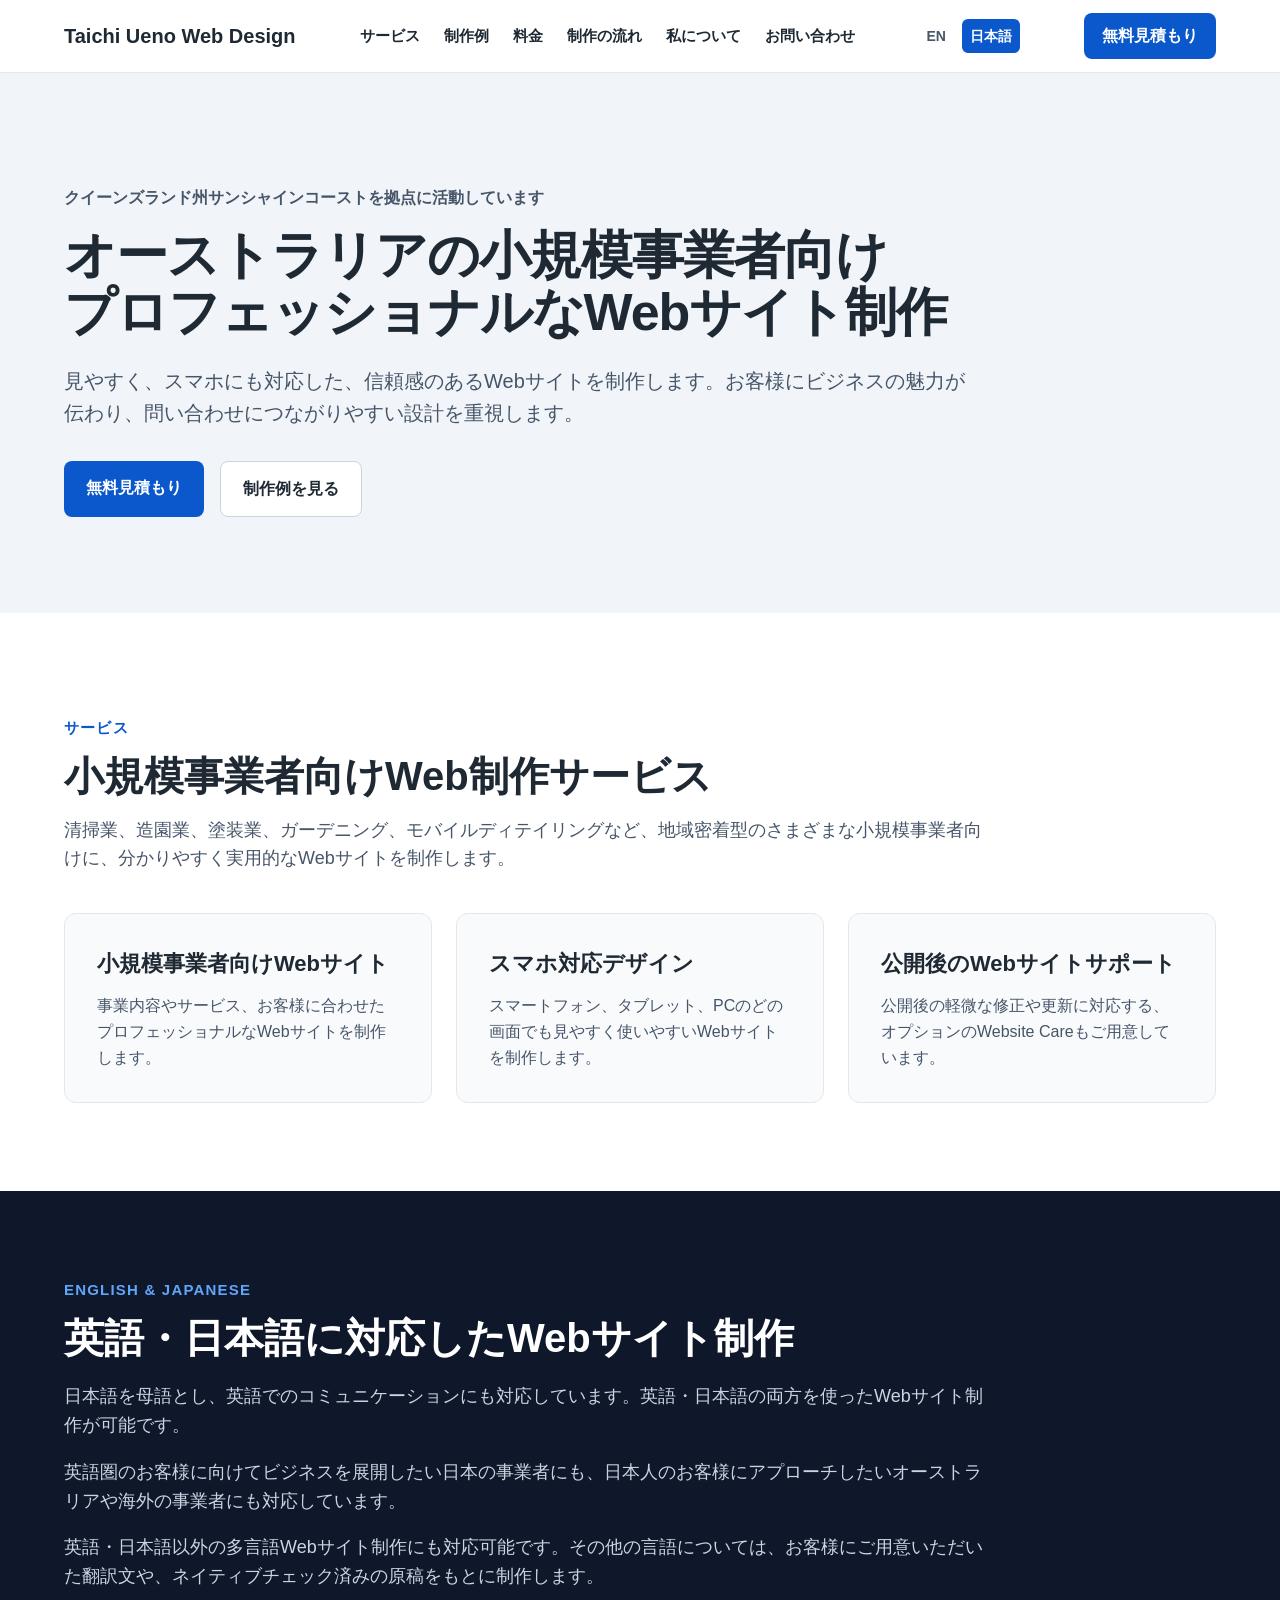
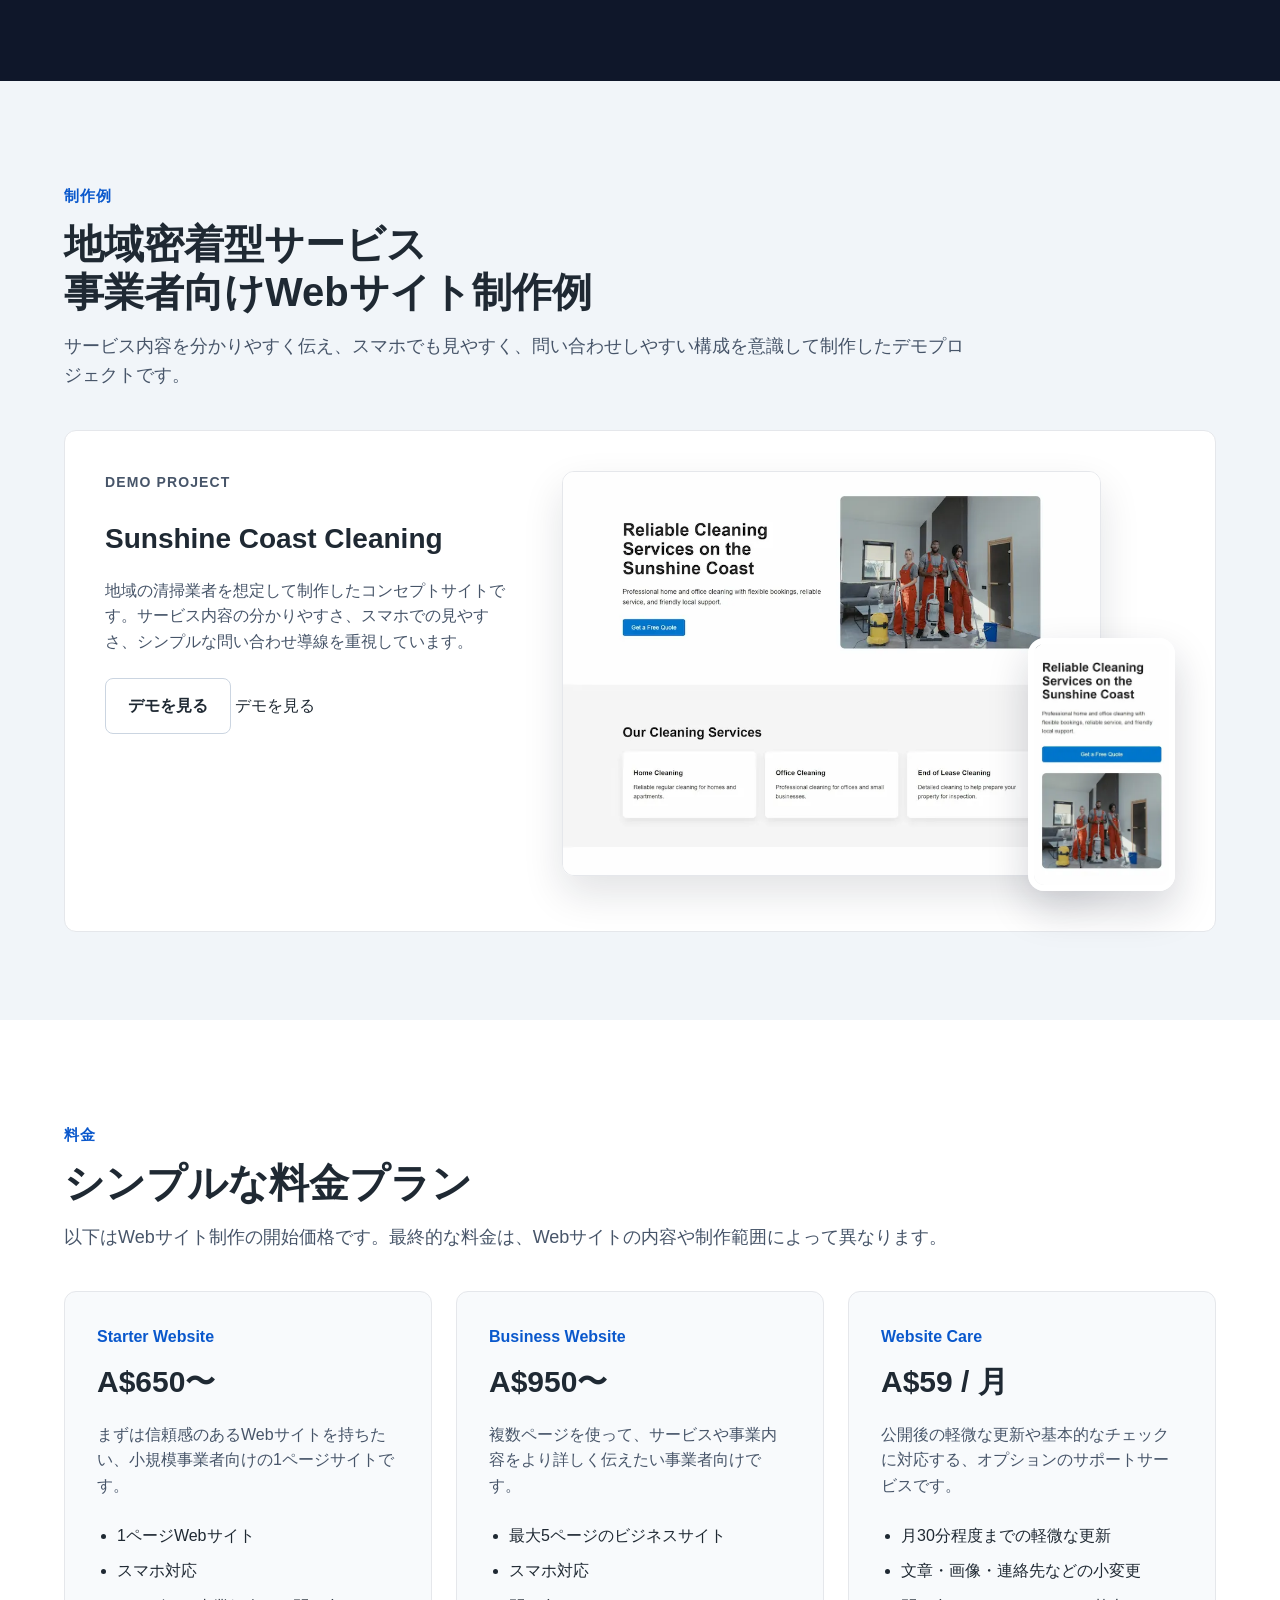
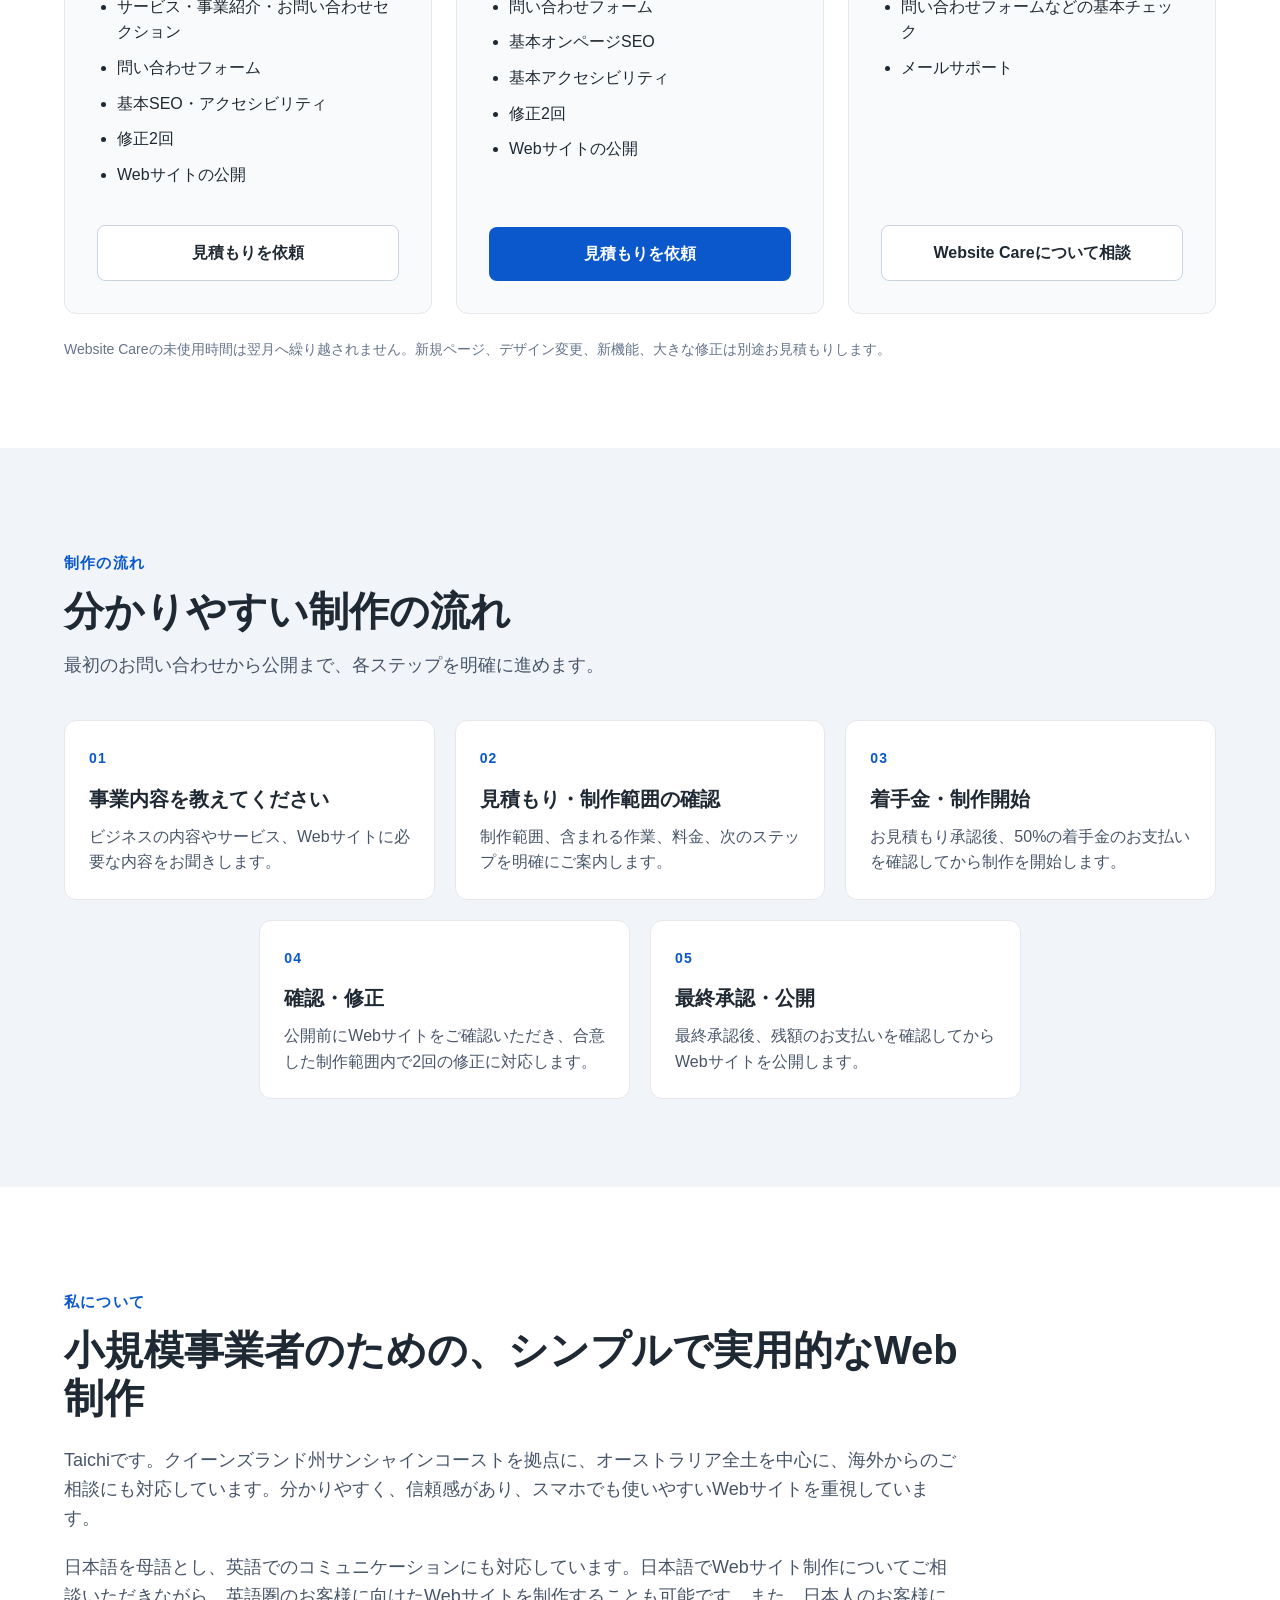
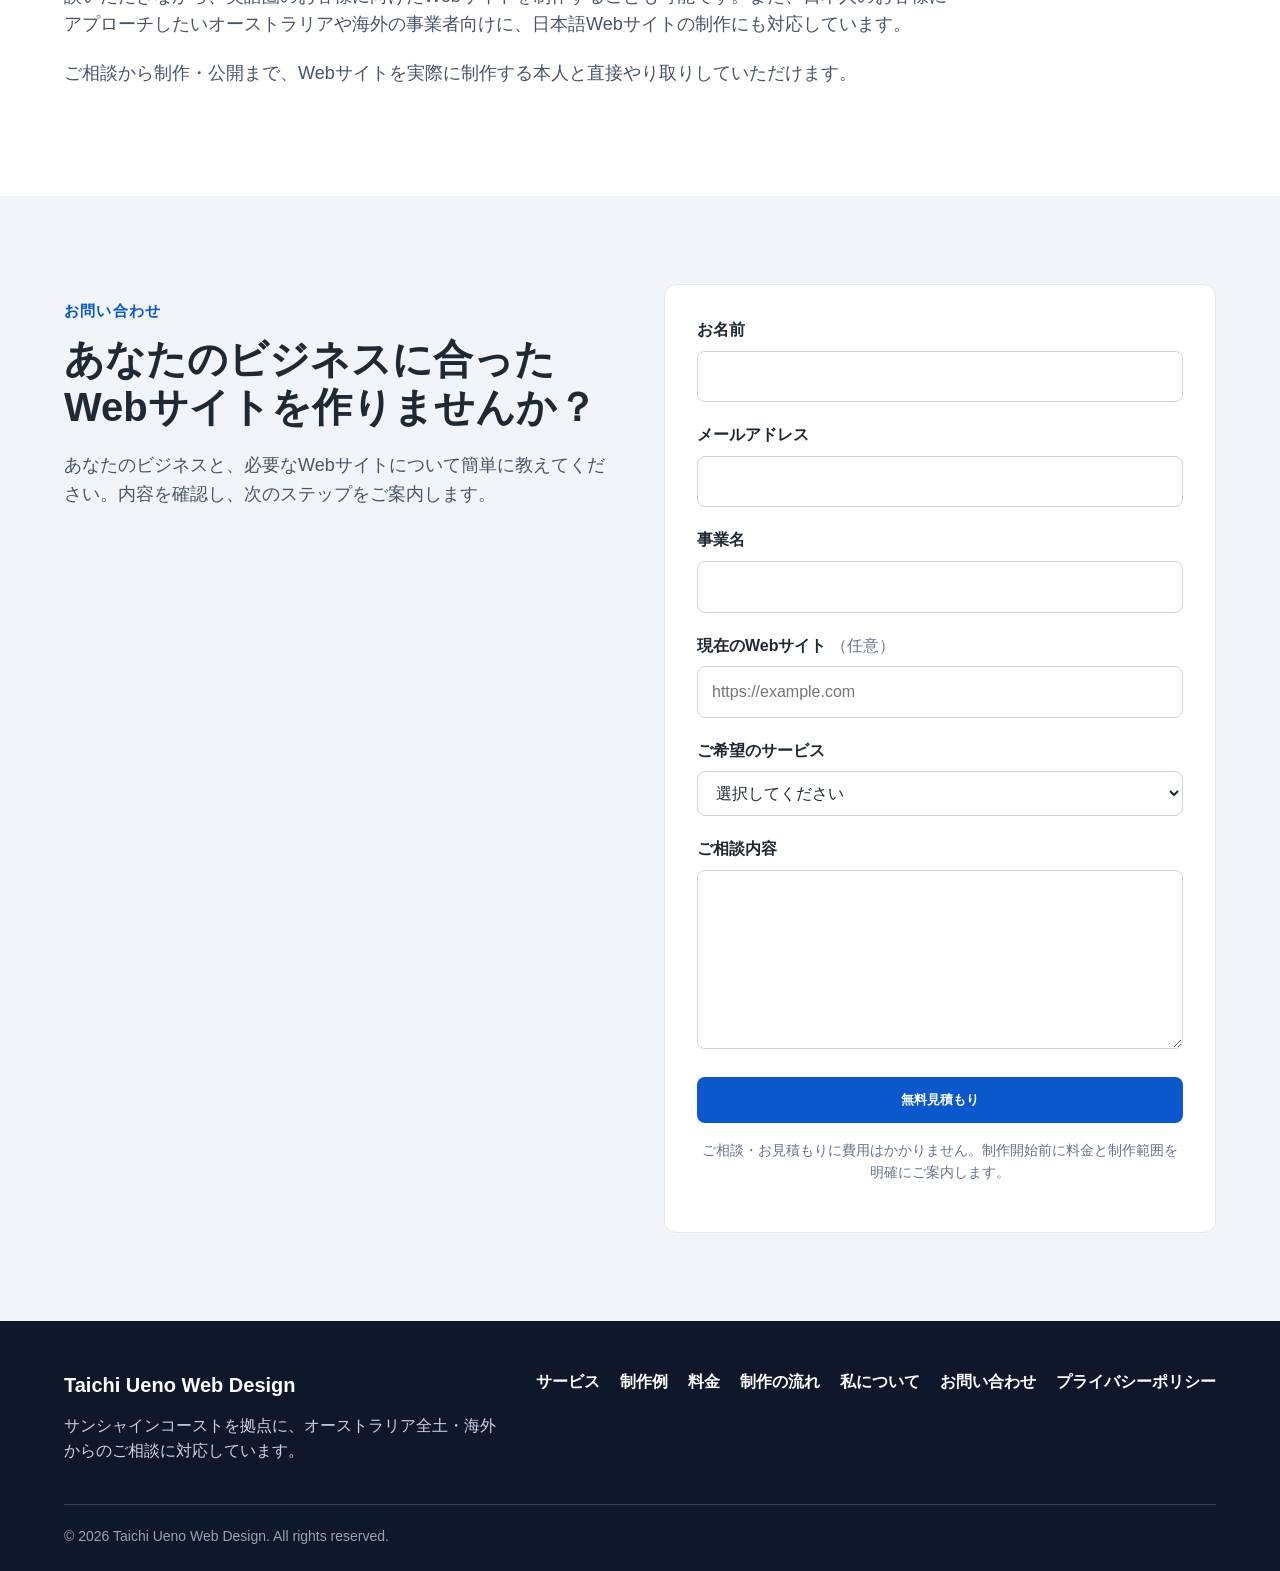
==== commit 0f173ea1: "Update index.html" ====
--- a/ja/index.html
+++ b/ja/index.html
@@ -91,7 +91,16 @@
         <div class="section-heading">
           <p class="section-label">サービス</p>
 
-          <h2>小規模事業者向けWeb制作サービス</h2>
+          <h2>
+            <span class="desktop-services-title">
+              小規模事業者向けWeb制作サービス
+            </span>
+
+            <span class="mobile-services-title">
+              小規模事業者向け<br>
+              Web制作サービス
+            </span>
+          </h2>
 
           <p>
             清掃業、造園業、塗装業、ガーデニング、モバイルディテイリングなど、地域密着型のさまざまな小規模事業者向けに、分かりやすく実用的なWebサイトを制作します。
@@ -190,10 +199,10 @@
           </div>
 
           <div class="work-preview">
-            <img class="work-desktop" src="../images/cleaning-business-desktop.jpeg"
+            <img class="work-desktop" src="../images/cleaning-business-desktop.webp"
               alt="Sunshine Coast CleaningデモサイトのPC表示">
 
-            <img class="work-mobile" src="../images/cleaning-business-mobile.jpeg"
+            <img class="work-mobile" src="../images/cleaning-business-mobile.webp"
               alt="Sunshine Coast Cleaningデモサイトのスマホ表示">
           </div>
         </article>
--- a/style.css
+++ b/style.css
@@ -89,14 +89,14 @@
 }
 
 .language-current {
-  background-color: #0f6fff;
+  background-color: #0a58cc;
   color: #ffffff;
 }
 
 .nav-cta {
   display: inline-block;
   padding: 10px 18px;
-  background-color: #0f6fff;
+  background-color: #0a58cc;
   color: #ffffff;
   border-radius: 8px;
   text-decoration: none;
@@ -106,7 +106,7 @@
 }
 
 .nav-cta:hover {
-  background-color: #0a58cc;
+  background-color: #0847a6;
   transform: translateY(-1px);
 }
 
@@ -161,12 +161,12 @@
 }
 
 .primary-cta {
-  background-color: #0f6fff;
+  background-color: #0a58cc;
   color: #ffffff;
 }
 
 .primary-cta:hover {
-  background-color: #0a58cc;
+  background-color: #0847a6;
   transform: translateY(-2px);
 }
 
@@ -193,7 +193,7 @@
   margin-bottom: 12px;
   font-size: 15px;
   font-weight: 700;
-  color: #0f6fff;
+  color: #0a58cc;
   text-transform: uppercase;
   letter-spacing: 0.08em;
 }
@@ -302,7 +302,7 @@
   margin: 0 0 12px;
   font-size: 14px;
   font-weight: 700;
-  color: #0f6fff;
+  color: #0a58cc;
   text-transform: uppercase;
   letter-spacing: 0.08em;
 }
@@ -367,7 +367,7 @@
   margin: 0 0 8px;
   font-size: 16px;
   font-weight: 700;
-  color: #0f6fff;
+  color: #0a58cc;
 }
 
 .pricing-card h3 {
@@ -426,7 +426,7 @@
   margin-bottom: 16px;
   font-size: 14px;
   font-weight: 700;
-  color: #0f6fff;
+  color: #0a58cc;
   letter-spacing: 0.08em;
 }
 
@@ -499,7 +499,7 @@
 .contact-note {
   padding: 16px;
   background-color: #ffffff;
-  border-left: 4px solid #0f6fff;
+  border-left: 4px solid #0a58cc;
   border-radius: 8px;
 }
 
@@ -545,7 +545,7 @@
 .form-group select:focus,
 .form-group textarea:focus {
   outline: 3px solid rgba(15, 111, 255, 0.18);
-  border-color: #0f6fff;
+  border-color: #0a58cc;
 }
 
 .form-submit {
@@ -784,6 +784,14 @@
   display: none;
 }
 
+.desktop-services-title {
+  display: inline;
+}
+
+.mobile-services-title {
+  display: none;
+}
+
 /* Tablet */
 
 @media (min-width: 769px) and (max-width: 1024px) {
@@ -1126,4 +1134,13 @@
     font-size: 20px;
   }
 
+  .desktop-services-title {
+    display: none;
+  }
+
+  .mobile-services-title {
+    display: inline;
+  }
+
+
 }
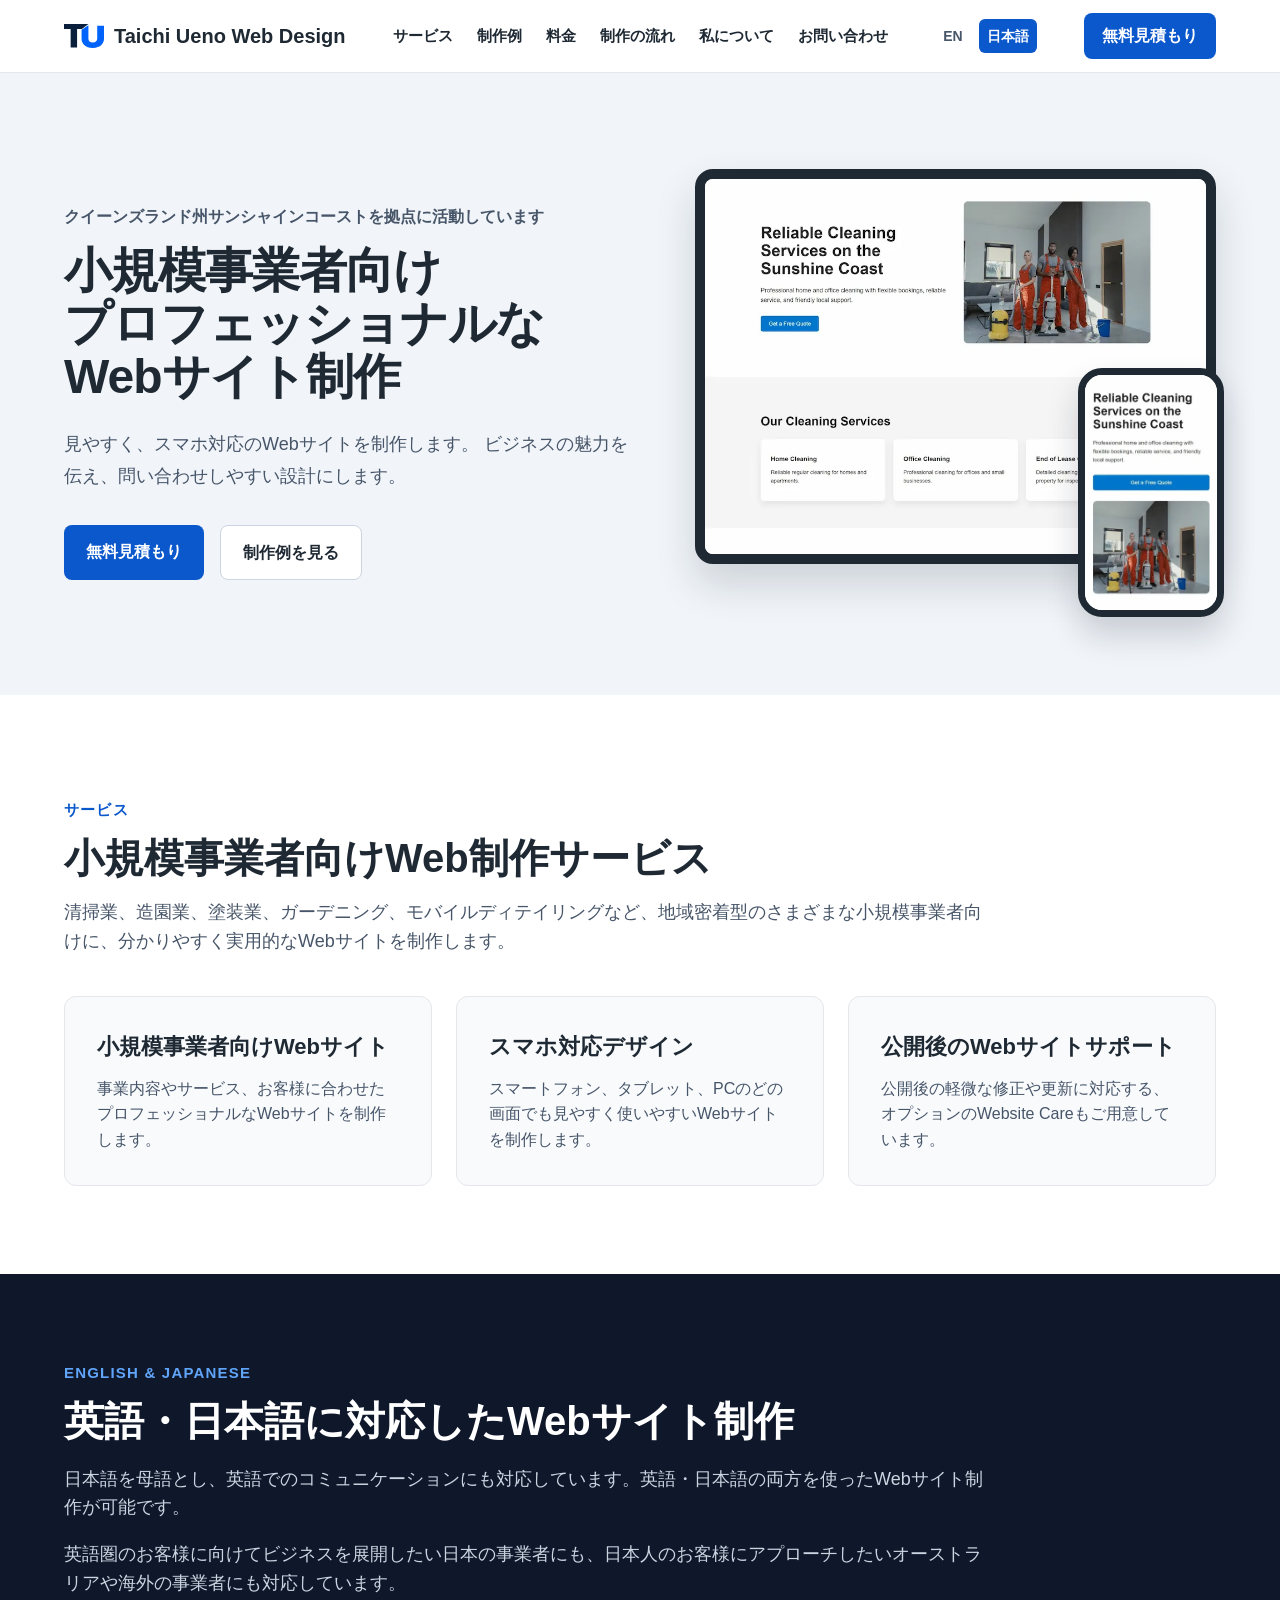
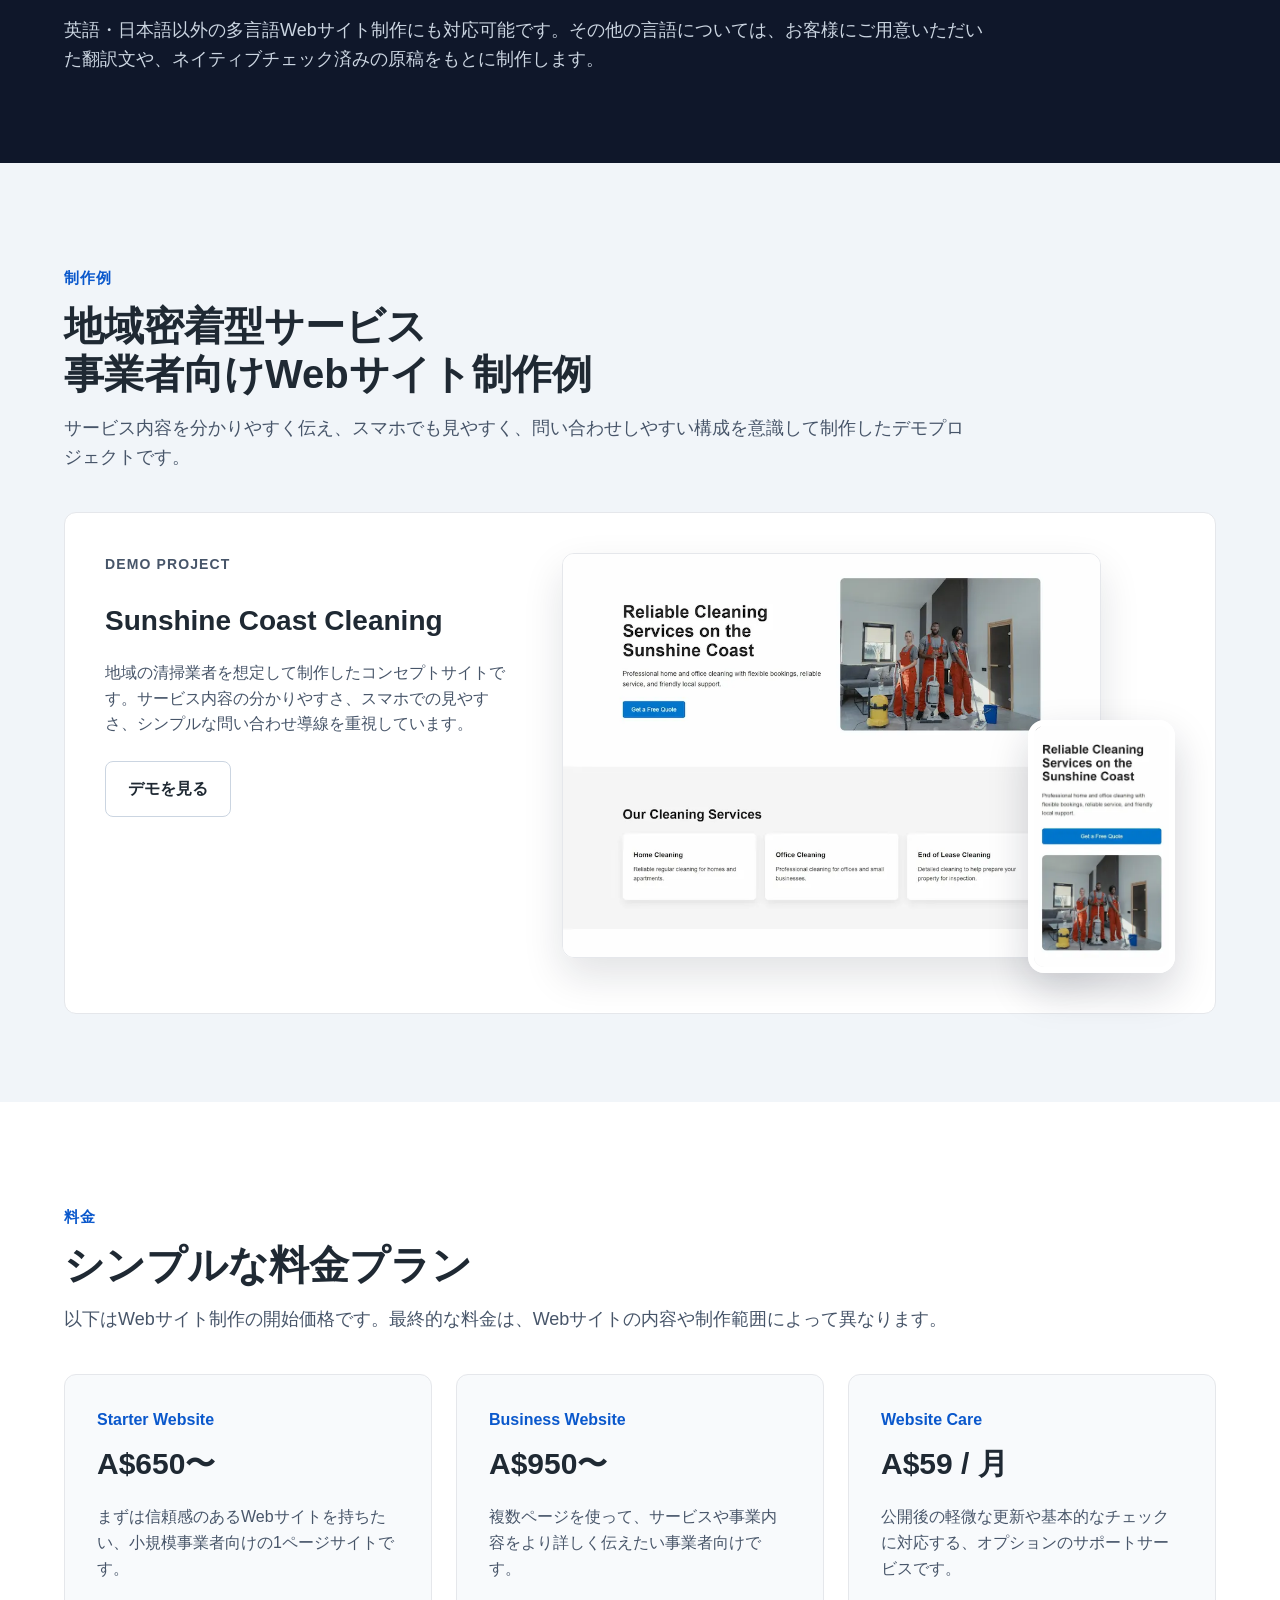
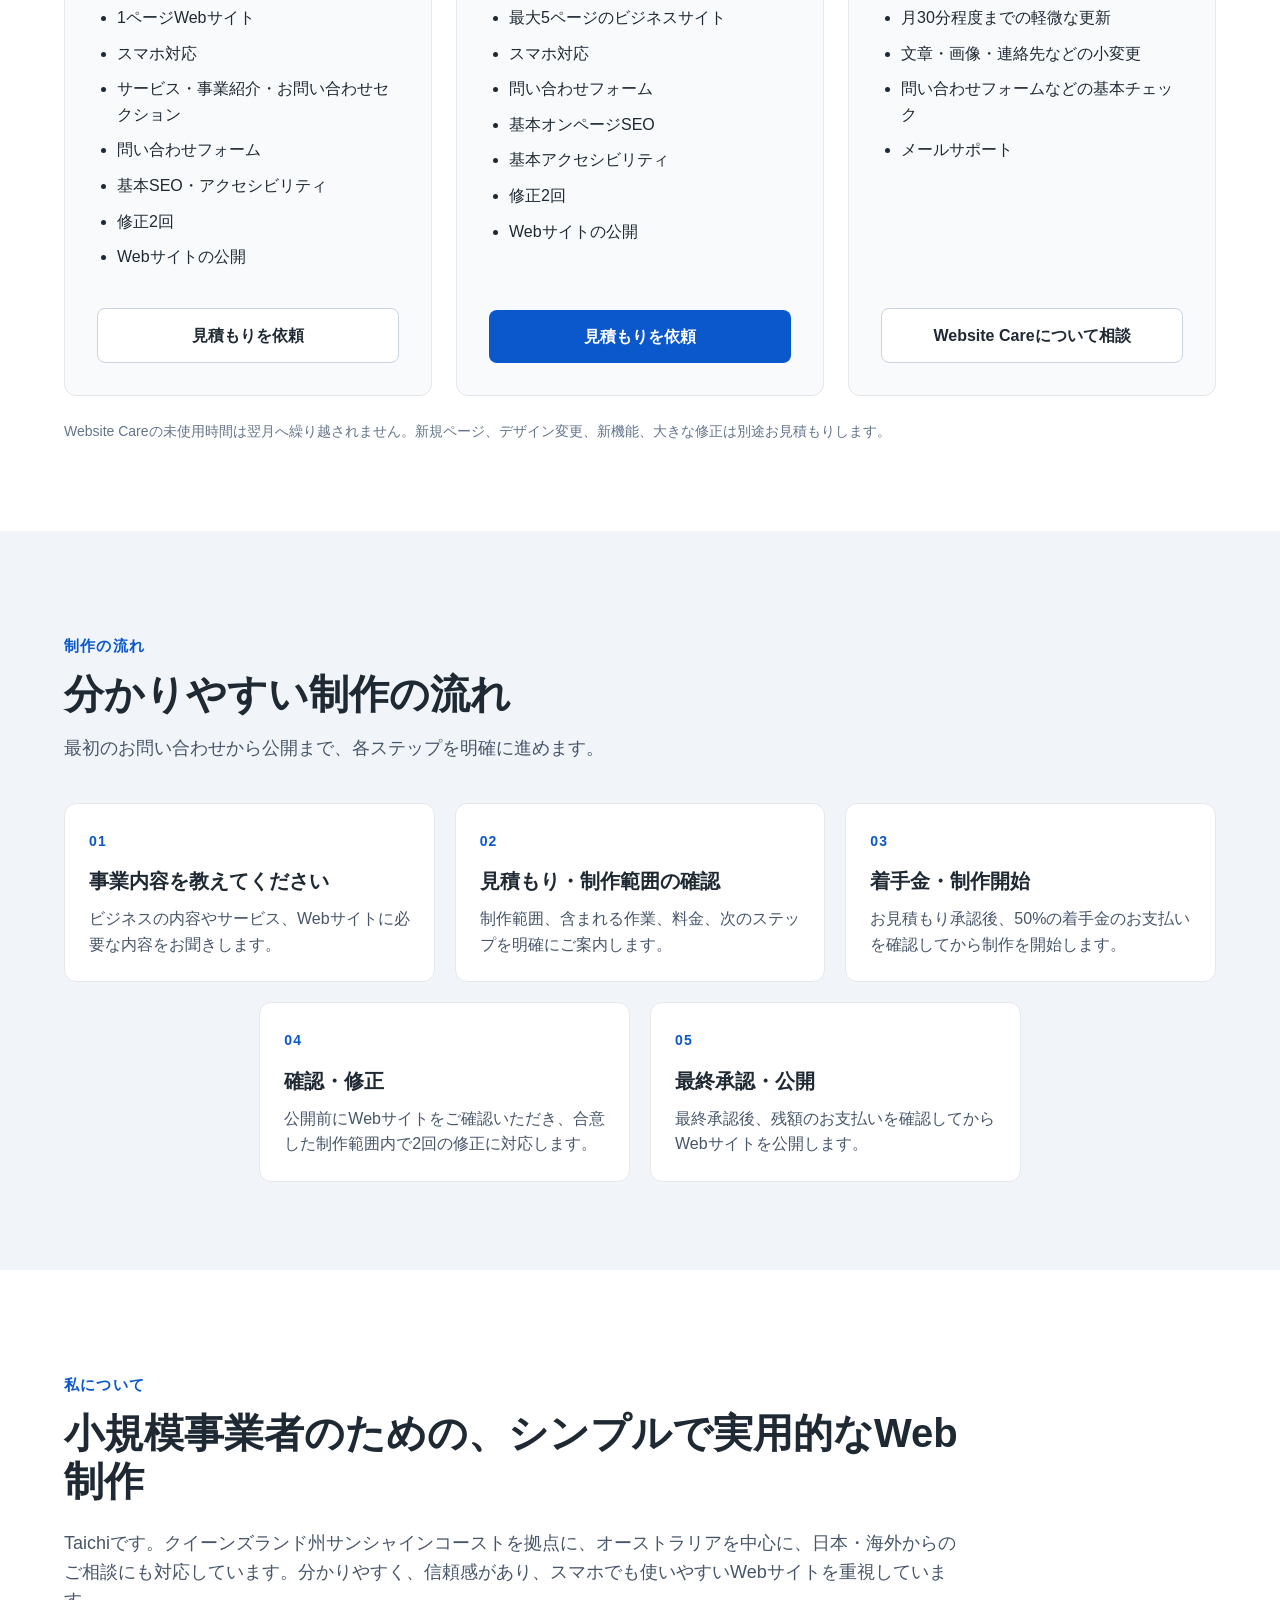
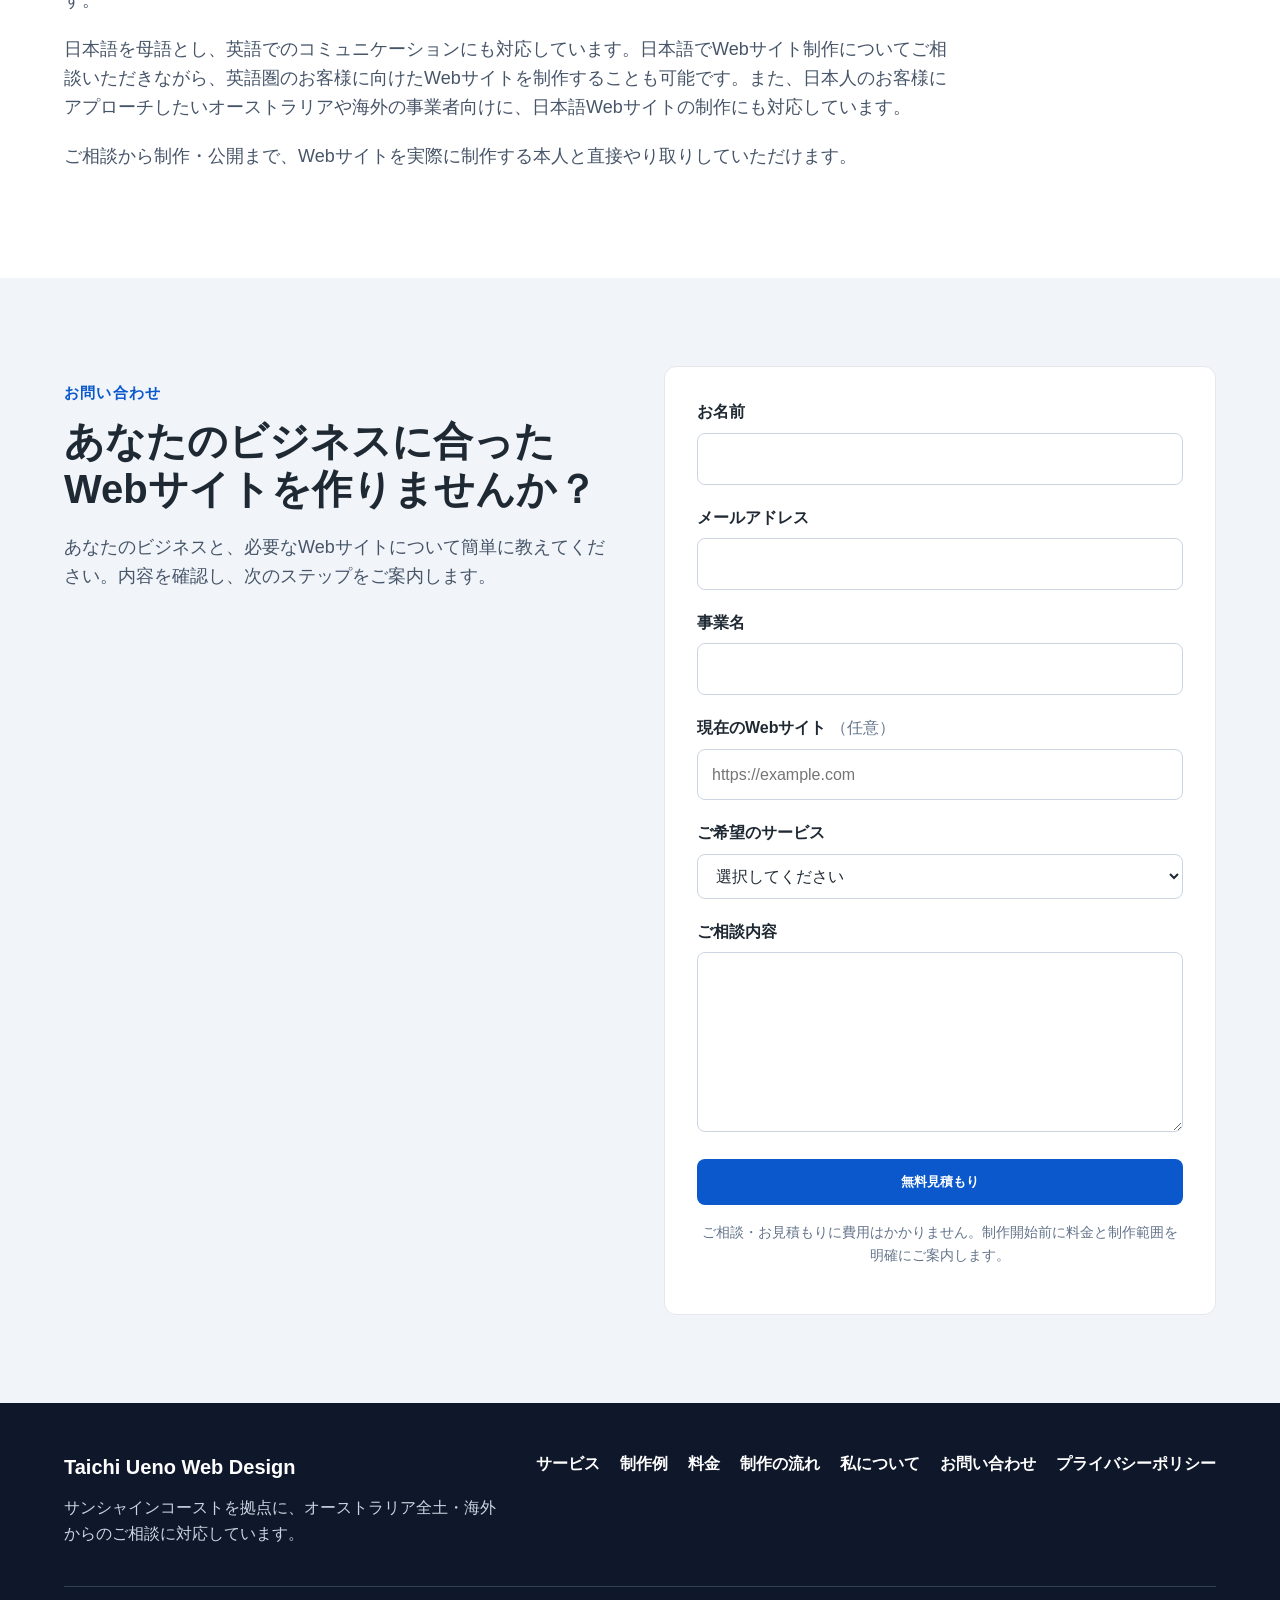
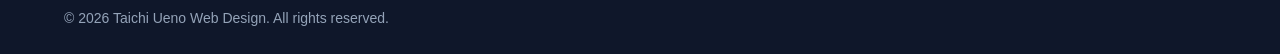
==== commit 9b4b45df: "Update brand hero and positioning" ====
--- a/ja/index.html
+++ b/ja/index.html
@@ -5,9 +5,10 @@
   <meta charset="UTF-8">
   <meta name="viewport" content="width=device-width, initial-scale=1.0">
 
-  <meta name="description" content="オーストラリアの小規模事業者向けWebサイト制作。クイーンズランド州サンシャインコーストを拠点に、オーストラリア全土を中心に海外からのご相談にも対応しています。">
-
-  <title>Taichi Ueno Web Design | オーストラリアの小規模事業者向けWeb制作</title>
+  <meta name="description"
+    content="小規模事業者向けのプロフェッショナルなWebサイト制作。クイーンズランド州サンシャインコーストを拠点に、オーストラリアを中心に日本・海外からのご相談にも対応しています。">
+
+  <title>Taichi Ueno Web Design | 小規模事業者向けWebサイト制作</title>
 
   <link rel="canonical" href="https://taichiueno.com.au/ja/">
 
@@ -23,8 +24,9 @@
 <body id="top">
   <header class="site-header">
     <div class="container nav-container">
-      <a class="site-logo" href="#top">
-        Taichi Ueno Web Design
+      <a class="site-logo" href="#top" aria-label="Taichi Ueno Web Design ホーム">
+        <img class="site-logo-mark" src="../images/tu-brand-mark.svg" alt="">
+        <span class="site-logo-text">Taichi Ueno Web Design</span>
       </a>
 
       <nav class="site-nav" aria-label="メインナビゲーション">
@@ -49,7 +51,8 @@
 
   <main>
     <section class="hero">
-      <div class="container">
+      <div class="container hero-layout">
+
         <div class="hero-content">
           <p class="hero-location">
             クイーンズランド州サンシャインコーストを拠点に活動しています
@@ -57,20 +60,21 @@
 
           <h1>
             <span class="desktop-hero-title">
-              オーストラリアの小規模事業者向け<br>
-              プロフェッショナルなWebサイト制作
-            </span>
-
-            <span class="mobile-hero-title">
-              オーストラリアの<br>
               小規模事業者向け<br>
               プロフェッショナルな<br>
               Webサイト制作
             </span>
+
+            <span class="mobile-hero-title">
+              小規模事業者向け<br>
+              プロフェッショナルな<br>
+              Webサイト制作
+            </span>
           </h1>
 
           <p class="hero-description">
-            見やすく、スマホにも対応した、信頼感のあるWebサイトを制作します。お客様にビジネスの魅力が伝わり、問い合わせにつながりやすい設計を重視します。
+            見やすく、スマホ対応のWebサイトを制作します。
+            ビジネスの魅力を伝え、問い合わせしやすい設計にします。
           </p>
 
           <div class="hero-actions">
@@ -83,6 +87,20 @@
             </a>
           </div>
         </div>
+
+        <div class="hero-visual" aria-label="レスポンシブWebサイトの制作例">
+
+          <div class="laptop-mockup">
+            <img src="../images/cleaning-business-desktop.webp" alt="Taichi Uenoが制作した小規模事業者向けWebサイトのデスクトップ表示"
+              width="900" height="675">
+          </div>
+
+          <div class="mobile-mockup">
+            <img src="../images/cleaning-business-mobile.webp" alt="同じWebサイトのスマートフォン表示" width="300" height="534">
+          </div>
+
+        </div>
+
       </div>
     </section>
 
@@ -193,8 +211,6 @@
             <a class="cta-button secondary-cta" href="https://taichi-ueno.github.io/02-cleaning-business/?lang=ja"
               target="_blank" rel="noopener noreferrer">
               デモを見る
-            </a>
-            デモを見る
             </a>
           </div>
 
@@ -382,9 +398,9 @@
           </h2>
 
           <p>
-            Taichiです。クイーンズランド州サンシャインコーストを拠点に、オーストラリア全土を中心に、海外からのご相談にも対応しています。分かりやすく、信頼感があり、スマホでも使いやすいWebサイトを重視しています。
-          </p>
-
+            Taichiです。クイーンズランド州サンシャインコーストを拠点に、オーストラリアを中心に、日本・海外からのご相談にも対応しています。分かりやすく、信頼感があり、スマホでも使いやすいWebサイトを重視しています。
+          </p>
+          
           <p>
             日本語を母語とし、英語でのコミュニケーションにも対応しています。日本語でWebサイト制作についてご相談いただきながら、英語圏のお客様に向けたWebサイトを制作することも可能です。また、日本人のお客様にアプローチしたいオーストラリアや海外の事業者向けに、日本語Webサイトの制作にも対応しています。
           </p>
--- a/style.css
+++ b/style.css
@@ -43,10 +43,24 @@
 }
 
 .site-logo {
+  display: flex;
+  align-items: center;
+  gap: 10px;
   font-size: 20px;
   font-weight: 700;
   text-decoration: none;
   white-space: nowrap;
+}
+
+.site-logo-mark {
+  display: block;
+  width: 40px;
+  height: auto;
+  flex-shrink: 0;
+}
+
+.site-logo-text {
+  line-height: 1.2;
 }
 
 .site-nav {
@@ -119,7 +133,7 @@
 }
 
 .hero-content {
-  max-width: 760px;
+  max-width: 620px;
 }
 
 .hero-location {
@@ -142,10 +156,55 @@
   color: #475569;
 }
 
+
 .hero-actions {
   display: flex;
   flex-wrap: wrap;
   gap: 16px;
+}
+
+.hero-layout {
+  display: grid;
+  grid-template-columns: 1.05fr 0.95fr;
+  align-items: center;
+  gap: 56px;
+}
+
+.hero-visual {
+  position: relative;
+  min-height: 430px;
+}
+
+.laptop-mockup {
+  overflow: hidden;
+  border: 10px solid #1f2933;
+  border-radius: 18px;
+  background-color: #ffffff;
+  box-shadow: 0 20px 40px rgba(15, 23, 42, 0.16);
+}
+
+.laptop-mockup img {
+  display: block;
+  width: 100%;
+  height: auto;
+}
+
+.mobile-mockup {
+  position: absolute;
+  right: -8px;
+  bottom: -18px;
+  width: 28%;
+  overflow: hidden;
+  border: 7px solid #1f2933;
+  border-radius: 24px;
+  background-color: #ffffff;
+  box-shadow: 0 18px 32px rgba(15, 23, 42, 0.18);
+}
+
+.mobile-mockup img {
+  display: block;
+  width: 100%;
+  height: auto;
 }
 
 
@@ -691,11 +750,17 @@
 }
 
 html[lang="ja"] .hero h1 {
-  font-size: 52px;
+  font-size: 48px;
 }
 
 html[lang="ja"] .hero-description {
-  max-width: 920px;
+  max-width: 640px;
+  font-size: 18px;
+  line-height: 1.8;
+}
+
+.hero-break {
+  display: block;
 }
 
 html[lang="ja"] .section-heading {
@@ -722,6 +787,10 @@
   max-width: 650px;
 }
 
+html[lang="ja"] .hero h1 {
+  width: 100%;
+}
+
 
 /* Japanese Process Layout */
 
@@ -753,7 +822,12 @@
 }
 
 .desktop-hero-title {
-  display: inline;
+  display: block;
+  width: 100%;
+}
+
+.desktop-hero-title br {
+  display: block;
 }
 
 .mobile-hero-title {
@@ -791,6 +865,15 @@
 .mobile-services-title {
   display: none;
 }
+
+.desktop-hero-description {
+  display: block;
+}
+
+.mobile-hero-description {
+  display: none;
+}
+
 
 /* Tablet */
 
@@ -872,6 +955,35 @@
     justify-content: flex-start;
   }
 
+  .hero-layout {
+    grid-template-columns: 1fr;
+    gap: 40px;
+  }
+
+  .hero-content {
+    max-width: 760px;
+  }
+
+  .hero-visual {
+    width: min(100%, 720px);
+    min-height: 0;
+  }
+
+  .mobile-mockup {
+    right: 0;
+    bottom: -16px;
+    width: 24%;
+  }
+
+  html[lang="ja"] .hero-description {
+    max-width: 100%;
+  }
+
+
+
+  html[lang="ja"] .hero-description {
+    max-width: 100%;
+  }
 
 }
 
@@ -1142,5 +1254,48 @@
     display: inline;
   }
 
-
+  .hero-layout {
+    grid-template-columns: 1fr;
+    gap: 36px;
+  }
+
+  .hero-content {
+    max-width: 100%;
+  }
+
+  .hero-visual {
+    width: 100%;
+    min-height: 0;
+  }
+
+  .laptop-mockup {
+    border-width: 7px;
+    border-radius: 14px;
+  }
+
+  .mobile-mockup {
+    right: 4px;
+    bottom: -12px;
+    width: 27%;
+    border-width: 5px;
+    border-radius: 18px;
+  }
+
+
+  .desktop-hero-description {
+    display: none;
+  }
+
+  .mobile-hero-description {
+    display: block;
+  }
+
+
+  .desktop-hero-description {
+    display: none;
+  }
+
+  .mobile-hero-description {
+    display: block;
+  }
 }
